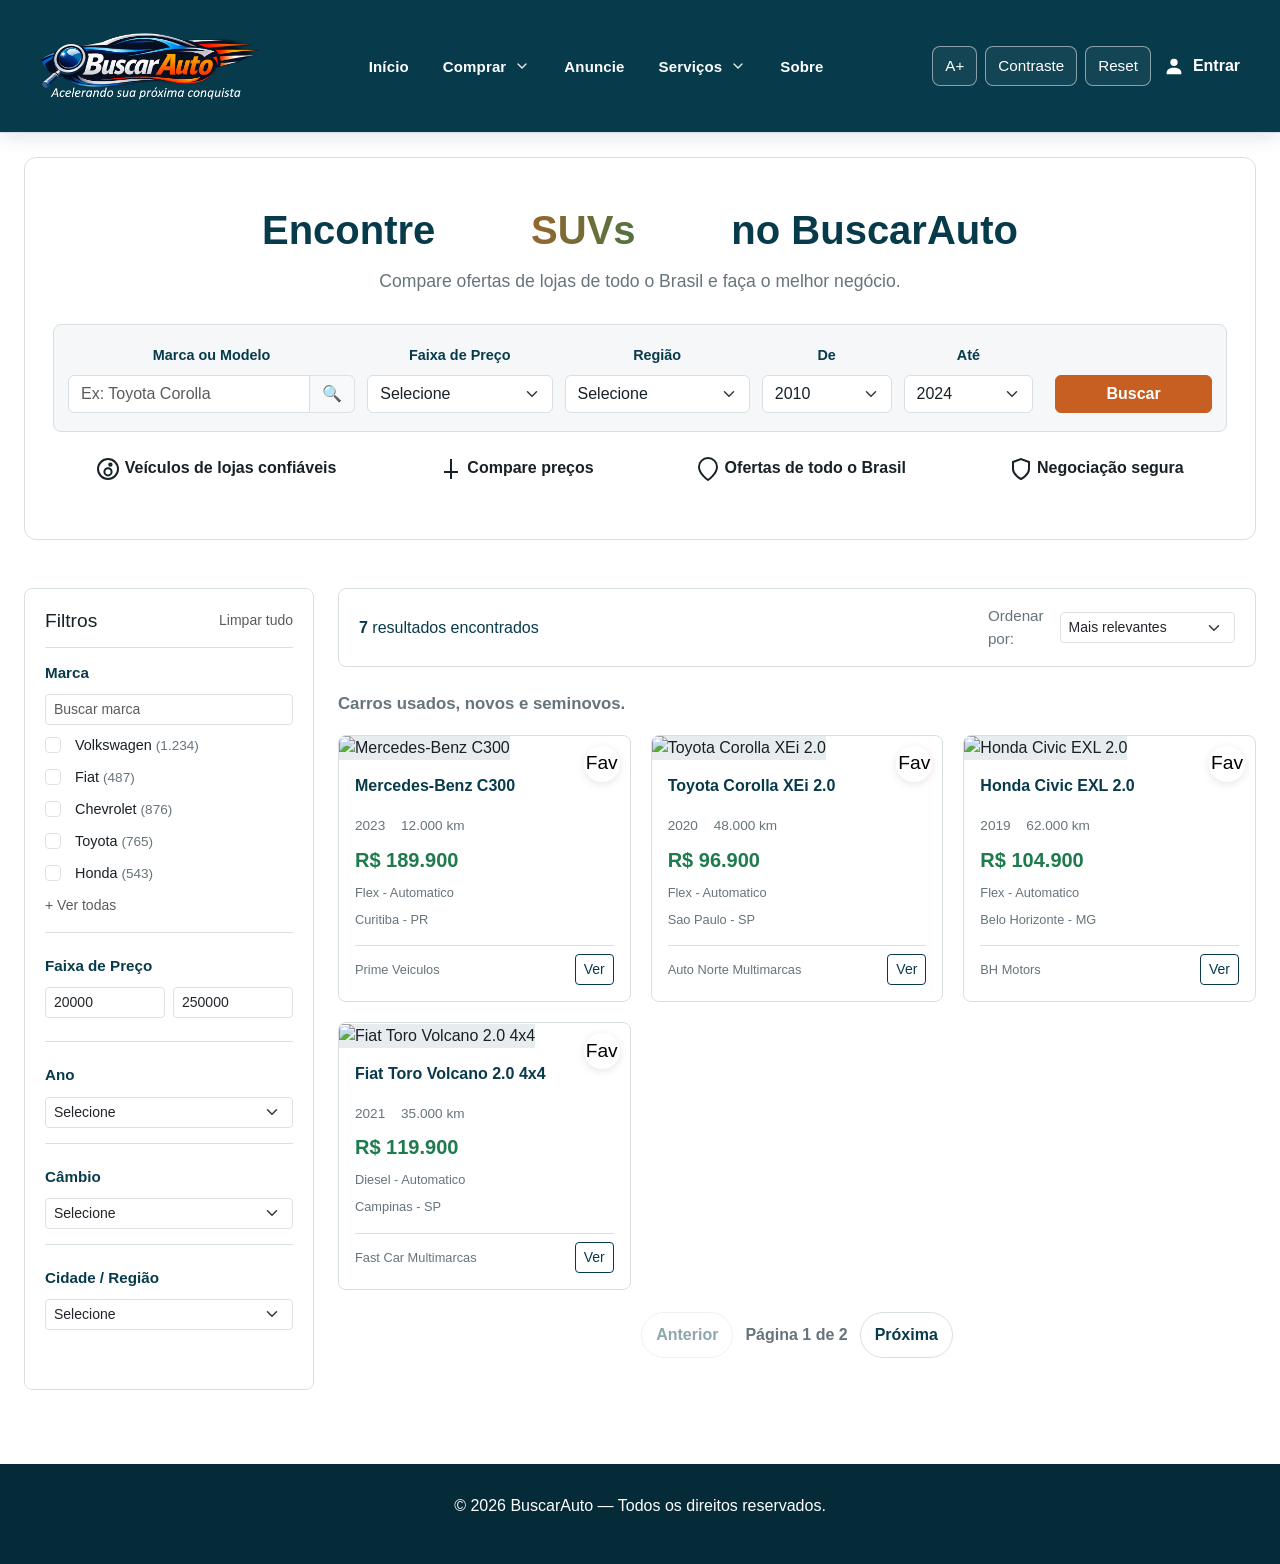
==== index.html @ 942a798b "Implentacao do repsitorio de imagens" ====
<!doctype html>
<html lang="pt-BR">

<head>
    <meta charset="utf-8">
    <meta name="viewport" content="width=device-width, initial-scale=1">

    <title>BuscarAuto</title>

    <link rel="icon" type="image/png" href="images/favicon.png">
    <!-- Bootstrap (CDN) -->
    <link href="https://cdn.jsdelivr.net/npm/bootstrap@5.3.2/dist/css/bootstrap.min.css" rel="stylesheet">
    <!-- Estilos do projeto -->
    <link rel="stylesheet" href="css/marketplace.css">
    <link rel="stylesheet" href="css/style.css">
</head>

<body>
    <a href="#mainContent" class="skip-link">Pular para o conteúdo principal</a>

    <header class="header" role="banner">

        <a href="#marketplace" class="logo-link" aria-label="Ir para a página inicial">
            <img src="images/slogan2.png" alt="BuscarAuto" class="logo">
        </a>

        <nav class="nav-center" aria-label="Navegação principal">
            <a href="#inicio" class="nav-link">Início</a>
            
            <div class="nav-item">
                <button class="nav-link nav-trigger" data-submenu="comprar">
                    Comprar
                    <svg class="dropdown-arrow" viewBox="0 0 24 24" fill="none" xmlns="http://www.w3.org/2000/svg">
                        <path d="M6 9l6 6 6-6" stroke="currentColor" stroke-width="2" stroke-linecap="round"></path>
                    </svg>
                </button>
                <div class="submenu" id="submenu-comprar" role="menu">
                    <a href="#marketplace-0km" class="submenu-link" role="menuitem">
                        <svg class="submenu-icon" viewBox="0 0 24 24" fill="currentColor">
                            <path d="M18 8h-1V6c0-1.1-.9-2-2-2h-2V2h-2v2H9c-1.1 0-2 .9-2 2v2H6c-1.1 0-2 .9-2 2v10c0 1.1.9 2 2 2h12c1.1 0 2-.9 2-2V10c0-1.1-.9-2-2-2z"></path>
                        </svg>
                        Carros 0km
                    </a>
                    <a href="#marketplace-usados" class="submenu-link" role="menuitem">
                        <svg class="submenu-icon" viewBox="0 0 24 24" fill="currentColor">
                            <path d="M18 8h-1V6c0-1.1-.9-2-2-2h-2V2h-2v2H9c-1.1 0-2 .9-2 2v2H6c-1.1 0-2 .9-2 2v10c0 1.1.9 2 2 2h12c1.1 0 2-.9 2-2V10c0-1.1-.9-2-2-2z"></path>
                        </svg>
                        Carros usados
                    </a>
                    <a href="#marketplace-seminovos" class="submenu-link" role="menuitem">
                        <svg class="submenu-icon" viewBox="0 0 24 24" fill="currentColor">
                            <path d="M18 8h-1V6c0-1.1-.9-2-2-2h-2V2h-2v2H9c-1.1 0-2 .9-2 2v2H6c-1.1 0-2 .9-2 2v10c0 1.1.9 2 2 2h12c1.1 0 2-.9 2-2V10c0-1.1-.9-2-2-2z"></path>
                        </svg>
                        Seminovos
                    </a>
                </div>
            </div>

            <a href="#anuncie" class="nav-link">Anuncie</a>

            <div class="nav-item">
                <button class="nav-link nav-trigger" data-submenu="servicos">
                    Serviços
                    <svg class="dropdown-arrow" viewBox="0 0 24 24" fill="none" xmlns="http://www.w3.org/2000/svg">
                        <path d="M6 9l6 6 6-6" stroke="currentColor" stroke-width="2" stroke-linecap="round"></path>
                    </svg>
                </button>
                <div class="submenu" id="submenu-servicos" role="menu">
                    <a href="#cadastre-loja" class="submenu-link" role="menuitem">
                        <svg class="submenu-icon" viewBox="0 0 24 24" fill="currentColor">
                            <path d="M17 10.5V7c0-.55-.45-1-1-1H4c-.55 0-1 .45-1 1v10c0 .55.45 1 1 1h12c.55 0 1-.45 1-1v-3.5l4 4v-11l-4 4z"></path>
                        </svg>
                        Cadastre sua Loja
                    </a>
                    <a href="https://veiculos.fipe.org.br/#carro"  target="_blank" rel="noopener noreferrer" class="submenu-link" role="menuitem">
                        <svg class="submenu-icon" viewBox="0 0 24 24" fill="currentColor">
                            <path d="M10 10.02H5V21h5v-10.98zm6 0v10.98h5V10.02h-5zM19 0h-1v3h1V0zm-6 0h-1v3h1V0zM9 0H8v3h1V0z"></path>
                        </svg>
                        Tabela Fipe
                    </a>
                </div>
            </div>

            <a href="#sobre" class="nav-link">Sobre</a>
        </nav>

        <div class="nav-right">
            <div class="accessibility-controls">
                <button type="button" id="fontIncrease" class="accessibility-btn" aria-label="Aumentar tamanho da fonte">A+</button>
                <button type="button" id="contrastToggle" class="accessibility-btn" aria-pressed="false" aria-label="Ativar modo de alto contraste">Contraste</button>
                <button type="button" id="resetAccessibility" class="accessibility-btn" aria-label="Restaurar configurações padrão de acessibilidade">Reset</button>
            </div>

            <button class="login-btn" id="loginBtn" aria-haspopup="true" aria-expanded="false" aria-controls="loginDropdown">
                <svg class="user-icon" viewBox="0 0 24 24" fill="none" xmlns="http://www.w3.org/2000/svg">
                    <circle cx="12" cy="8" r="4" fill="currentColor"></circle>
                    <path d="M12 14C7.58 14 4 16.24 4 19v2h16v-2c0-2.76-3.58-5-8-5z" fill="currentColor"></path>
                </svg>
                <span id="loginBtnLabel">Entrar</span>

            </button>

            <div class="login-dropdown" id="loginDropdown" role="menu">
                <a href="#cliente" class="dropdown-link" role="menuitem">
                    <svg class="dropdown-icon" viewBox="0 0 24 24" fill="none" xmlns="http://www.w3.org/2000/svg">
                        <circle cx="12" cy="8" r="4" fill="currentColor"></circle>
                        <path d="M12 14C7.58 14 4 16.24 4 19v2h16v-2c0-2.76-3.58-5-8-5z" fill="currentColor"></path>
                    </svg>
                    Area do Cliente
                </a>
                <a href="#anuncie" class="dropdown-link" role="menuitem">
                    <svg class="dropdown-icon" viewBox="0 0 24 24" fill="none" xmlns="http://www.w3.org/2000/svg">
                        <path d="M3 13h2v8H3zm4-8h2v16H7zm4-2h2v18h-2zm4 4h2v14h-2zm4-4h2v18h-2z" fill="currentColor">
                        </path>
                    </svg>
                    Sou Lojista
                </a>
                <a href="#" id="logoutSessionLink" class="dropdown-link" role="menuitem">
                    Sair
                </a>
            </div>

        </div>

    </header>
    <div id="accessibilityStatus" class="sr-only" role="status" aria-live="polite"></div>

    <main id="mainContent" role="main" tabindex="-1">
    <section class="hero">

        <h2 class="hero-title">Encontre <span id="animated-text">SUVs</span> no BuscarAuto</h2>
        <p class="hero-subtitle">Compare ofertas de lojas de todo o Brasil e faça o melhor negócio.</p>

        <form class="search-form mb-4" role="search" aria-label="Busca de veículos">
            <div class="row g-2 align-items-end">
                <div class="col-md-3">
                    <label for="searchInputMarca" class="form-label">Marca ou Modelo</label>
                    <div class="input-group">
                        <input id="searchInputMarca" type="text" class="form-control" placeholder="Ex: Toyota Corolla" aria-label="Marca ou Modelo">
                        <span class="input-group-text" aria-hidden="true">🔍</span>
                    </div>
                </div>
                <div class="col-md-2">
                    <label for="priceRangeSelect" class="form-label">Faixa de Preço</label>
                    <select id="priceRangeSelect" class="form-select">
                        <option>Selecione</option>
                        <option>Até R$ 50.000</option>
                        <option>R$ 50.000 - R$ 100.000</option>
                        <option>R$ 100.000 - R$ 150.000</option>
                        <option>Acima de R$ 150.000</option>
                    </select>
                </div>
                <div class="col-md-2">
                    <label for="regionSelect" class="form-label">Região</label>
                    <select id="regionSelect" class="form-select">
                        <option>Selecione</option>
                        <option>Sudeste</option>
                        <option>Sul</option>
                        <option>Nordeste</option>
                        <option>Centro-Oeste</option>
                        <option>Norte</option>
                    </select>
                </div>
                <div class="col-md-1">
                    <label for="yearFromSelect" class="form-label">De</label>
                    <select id="yearFromSelect" class="form-select">
                        <option>2010</option>
                        <option>2015</option>
                        <option>2020</option>
                        <option>2024</option>
                    </select>
                </div>
                <div class="col-md-1">
                    <label for="yearToSelect" class="form-label">Até</label>
                    <select id="yearToSelect" class="form-select">
                        <option>2024</option>
                        <option>2023</option>
                        <option>2020</option>
                    </select>
                </div>
                <div class="col-md-2">
                    <button type="submit" class="btn btn-dark w-100">Buscar</button>
                </div>
            </div>
        </form>

        <div class="highlights d-flex justify-content-around flex-wrap gap-3 mb-4">
            <div class="highlight-badge">
                <svg width="24" height="24" viewBox="0 0 24 24" fill="none" stroke="currentColor" stroke-width="2">
                    <path d="M12 22C6.477 22 2 17.523 2 12S6.477 2 12 2s10 4.477 10 10-4.477 10-10 10zm3.6-14.4a1.2 1.2 0 11-2.4 0 1.2 1.2 0 012.4 0zM12 18.4a3.6 3.6 0 100-7.2 3.6 3.6 0 000 7.2z"></path>
                </svg>
                <strong>Veículos de lojas confiáveis</strong>
            </div>
            <div class="highlight-badge">
                <svg width="24" height="24" viewBox="0 0 24 24" fill="none" stroke="currentColor" stroke-width="2">
                    <path d="M12 2v20m-7-7h14"></path>
                </svg>
                <strong>Compare preços</strong>
            </div>
            <div class="highlight-badge">
                <svg width="24" height="24" viewBox="0 0 24 24" fill="none" stroke="currentColor" stroke-width="2">
                    <path d="M21 10c0 7-9 13-9 13s-9-6-9-13a9 9 0 0118 0z"></path>
                </svg>
                <strong>Ofertas de todo o Brasil</strong>
            </div>
            <div class="highlight-badge">
                <svg width="24" height="24" viewBox="0 0 24 24" fill="none" stroke="currentColor" stroke-width="2">
                    <path d="M12 22s8-4 8-10V5l-8-3-8 3v7c0 6 8 10 8 10z"></path>
                </svg>
                <strong>Negociação segura</strong>
            </div>
        </div>

    </section>

    <section class="marketplace-section">
        <div class="container-fluid">
            <div class="row g-4">
                <!-- Filtros Laterais -->
                <div class="col-lg-3 col-md-4">
                    <div class="filters-sidebar" role="region" aria-label="Filtros de veículos">
                        <div class="filters-header d-flex justify-content-between align-items-center mb-3">
                            <h3>Filtros</h3>
                            <a href="#" id="clearFilters" class="text-muted small">Limpar tudo</a>
                        </div>

                        <!-- Filtro Marca -->
                        <div class="filter-group mb-4">
                            <h5 class="filter-title">Marca</h5>
                            <input type="text" class="form-control form-control-sm mb-2" placeholder="Buscar marca" id="searchMarca">
                            <div class="filter-options">
                                <div class="form-check">
                                    <input class="form-check-input" type="checkbox" id="marcaVolkswagen" data-filter="marca" value="Volkswagen">
                                    <label class="form-check-label" for="marcaVolkswagen">Volkswagen <span class="count">(1.234)</span></label>
                                </div>
                                <div class="form-check">
                                    <input class="form-check-input" type="checkbox" id="marcaFiat" data-filter="marca" value="Fiat">
                                    <label class="form-check-label" for="marcaFiat">Fiat <span class="count">(487)</span></label>
                                </div>
                                <div class="form-check">
                                    <input class="form-check-input" type="checkbox" id="marcaChevrolet" data-filter="marca" value="Chevrolet">
                                    <label class="form-check-label" for="marcaChevrolet">Chevrolet <span class="count">(876)</span></label>
                                </div>
                                <div class="form-check">
                                    <input class="form-check-input" type="checkbox" id="marcaToyota" data-filter="marca" value="Toyota">
                                    <label class="form-check-label" for="marcaToyota">Toyota <span class="count">(765)</span></label>
                                </div>
                                <div class="form-check">
                                    <input class="form-check-input" type="checkbox" id="marcaHonda" data-filter="marca" value="Honda">
                                    <label class="form-check-label" for="marcaHonda">Honda <span class="count">(543)</span></label>
                                </div>
                                <a href="#" class="text-muted small">+ Ver todas</a>
                            </div>
                        </div>

                        <!-- Filtro Faixa de Preço -->
                        <div class="filter-group mb-4">
                            <h5 class="filter-title">Faixa de Preço</h5>
                            <div class="price-range">
                                <div class="d-flex gap-2 mb-2">
                                    <input type="number" class="form-control form-control-sm" placeholder="Min" id="priceMin" value="20000">
                                    <input type="number" class="form-control form-control-sm" placeholder="Max" id="priceMax" value="250000">
                                </div>
                            </div>
                        </div>

                        <!-- Filtro Ano -->
                        <div class="filter-group mb-4">
                            <h5 class="filter-title">Ano</h5>
                            <select class="form-select form-select-sm" id="filterYear" data-filter="year">
                                <option value="">Selecione</option>
                                <option value="2024">2024</option>
                                <option value="2023">2023</option>
                                <option value="2022">2022</option>
                                <option value="2021">2021</option>
                                <option value="2020">2020</option>
                            </select>
                        </div>

                        <!-- Filtro Câmbio -->
                        <div class="filter-group mb-4">
                            <h5 class="filter-title">Câmbio</h5>
                            <select class="form-select form-select-sm" id="filterTransmission" data-filter="transmission">
                                <option value="">Selecione</option>
                                <option value="Automático">Automático</option>
                                <option value="Manual">Manual</option>
                            </select>
                        </div>

                        <!-- Filtro Cidade -->
                        <div class="filter-group mb-4">
                            <h5 class="filter-title">Cidade / Região</h5>
                            <select class="form-select form-select-sm" id="filterCity" data-filter="city">
                                <option value="">Selecione</option>
                                <option value="São Paulo">São Paulo</option>
                                <option value="Rio de Janeiro">Rio de Janeiro</option>
                            </select>
                        </div>
                    </div>
                </div>

                <!-- Lista de Veículos -->
                <div class="col-lg-9 col-md-8">
                    <!-- Barra de Resultados e Ordenação -->
                    <div class="results-header d-flex justify-content-between align-items-center mb-4 flex-wrap gap-2">
                        <div>
                            <span class="results-count" aria-live="polite"><strong id="resultCount">0</strong> resultados encontrados</span>
                        </div>
                        <div class="d-flex gap-3 align-items-center">
                            <label for="sortBy" class="form-label mb-0">Ordenar por:</label>
                            <select class="form-select form-select-sm" id="sortBy" style="max-width: 180px;">
                                <option value="relevance">Mais relevantes</option>
                                <option value="price-asc">Menor preço</option>
                                <option value="price-desc">Maior preço</option>
                                <option value="newest">Mais novos</option>
                            </select>
                        </div>
                    </div>

                    <p class="marketplace-subtitle">Carros usados, novos e seminovos.</p>

                    <!-- Grid de Veículos -->
                    <div class="vehicles-grid" id="vehiclesGrid">
                        <!-- Cards serão inseridos pelo JavaScript -->
                    </div>
                    <div id="paginationControls" class="pagination-controls" aria-label="Paginação dos veículos"></div>
                </div>
            </div>
        </div>
    </section>

    <!-- Secoes SPA adicionais -->
        <section id="marketplace" class="view app-view" aria-labelledby="marketplace-title" hidden>
            <h2 id="marketplace-title" class="section-title">Marketplace</h2>
            <div id="marketplace-list" class="marketplace-list"></div>
        </section>

        <section id="cliente" class="view app-view" aria-labelledby="cliente-title" hidden>
            <div class="app-shell">
                <aside class="app-sidebar" aria-label="Menu da area do cliente">
                    <div class="app-brand-card">
                        <span class="avatar">MR</span>
                        <strong>Marina Rocha</strong>
                        <small>Cliente desde 2024</small>
                    </div>
                    <a class="active" href="#cliente">Visao geral</a>
                    <a href="#cliente">Favoritos</a>
                    <a href="#cliente">Mensagens</a>
                    <a href="#cliente">Propostas</a>
                    <a href="#cliente">Meu perfil</a>
                </aside>
                <div class="app-content">
                    <div class="page-heading">
                        <div>
                            <p class="eyebrow">Area do cliente</p>
                            <h2 id="cliente-title">Bem-vinda, Marina</h2>
                            <p>Acompanhe favoritos, mensagens com agencias e propostas em andamento.</p>
                        </div>
                        <a class="btn btn-dark" href="#marketplace">Buscar veiculos</a>
                    </div>
                    <div class="metric-grid">
                        <article class="metric-card"><span class="metric-icon">Fav</span><p>Favoritos</p><strong>6</strong><small>2 tiveram reducao de preco</small></article>
                        <article class="metric-card"><span class="metric-icon">Msg</span><p>Mensagens</p><strong>4</strong><small>1 conversa nao lida</small></article>
                        <article class="metric-card"><span class="metric-icon">Ok</span><p>Propostas</p><strong>3</strong><small>2 aguardando retorno</small></article>
                    </div>
                    <div class="two-column-layout">
                        <section class="panel" aria-labelledby="favoritos-title">
                            <div class="panel-header">
                                <h3 id="favoritos-title">Veiculos favoritos</h3>
                                <a href="#marketplace">Ver todos</a>
                            </div>
                            <div class="saved-vehicles">
                                <article>
                                    <img src="https://images.unsplash.com/photo-1552519507-da3b142c6e3d?q=80&w=600&auto=format&fit=crop" alt="Toyota Corolla branco">
                                    <div><strong>Toyota Corolla XEi 2.0</strong><span>2020/2020 - 48.000 km</span><b>R$ 96.900</b></div>
                                    <a class="btn btn-sm btn-outline-dark" href="#veiculo-seed-corolla">Ver</a>
                                </article>
                                <article>
                                    <img src="https://images.unsplash.com/photo-1549925862-990fe6564d16?q=80&w=600&auto=format&fit=crop" alt="Honda Civic prata">
                                    <div><strong>Honda Civic EXL 2.0</strong><span>2019/2019 - 62.000 km</span><b>R$ 104.900</b></div>
                                    <a class="btn btn-sm btn-outline-dark" href="#veiculo-seed-civic">Ver</a>
                                </article>
                            </div>
                        </section>
                        <section class="panel" aria-labelledby="atividade-cliente-title">
                            <div class="panel-header"><h3 id="atividade-cliente-title">Atividade recente</h3></div>
                            <ul class="activity-list">
                                <li><span>Hoje</span> Auto Norte respondeu sua proposta no Corolla.</li>
                                <li><span>Ontem</span> Voce favoritou Honda Civic EXL 2.0.</li>
                                <li><span>18/05</span> Simulacao enviada para Jeep Compass.</li>
                                <li><span>16/05</span> Visita agendada com Prime Veiculos.</li>
                            </ul>
                        </section>
                    </div>
                </div>
            </div>
        </section>

        <section id="cadastro-veiculo" class="view app-view" aria-labelledby="cadastro-title" hidden>
            <div class="page-heading">
                <div>
                    <p class="eyebrow">Veiculos / Cadastrar</p>
                    <h2 id="cadastro-title">Cadastrar Veiculo</h2>
                    <p>Preencha as informacoes para criar um anuncio com boa qualidade de busca.</p>
                </div>
                <a class="btn btn-outline-dark" href="#cliente">Voltar para lista</a>
            </div>
            <form id="cadastroForm" class="vehicle-form">
                <div class="form-main">
                    <section class="panel">
                        <h3>1. Informacoes do veiculo</h3>
                        <div class="form-grid">
                            <label>Marca *<select name="brand" class="form-select" required><option value="">Selecione a marca</option><option>Toyota</option><option>Honda</option><option>Jeep</option><option>Volkswagen</option><option>Chevrolet</option></select></label>
                            <label>Modelo *<input name="title" class="form-control" placeholder="Ex.: Corolla XEi 2.0" required></label>
                            <label>Versao<input name="version" class="form-control" placeholder="Ex.: Flex Automatico"></label>
                            <label>Ano *<input name="year" type="number" class="form-control" min="1980" max="2026" placeholder="2024" required></label>
                            <label>Quilometragem *<input name="km" class="form-control" placeholder="Ex.: 48.000" required></label>
                            <label>Preco *<input name="price" class="form-control" placeholder="Ex.: 96900" required></label>
                            <label>Cor *<select name="color" class="form-select" required><option value="">Selecione a cor</option><option>Branco</option><option>Prata</option><option>Preto</option><option>Cinza</option><option>Vermelho</option></select></label>
                            <label>Cambio *<select name="transmission" class="form-select" required><option value="">Selecione o cambio</option><option>Automatico</option><option>Manual</option></select></label>
                            <label>Combustivel *<select name="fuel" class="form-select" required><option value="">Selecione o combustivel</option><option>Flex</option><option>Gasolina</option><option>Diesel</option><option>Eletrico</option><option>Hibrido</option></select></label>
                            <label>Placa / Final<input name="plate" class="form-control" placeholder="Ex.: ABC1D23 ou Final 3"></label>
                            <label>Imagem (URL)<input name="image" class="form-control" placeholder="https://..."></label>
                        </div>
                    </section>
                    <section class="panel">
                        <h3>2. Descricao do veiculo</h3>
                        <div class="description-grid">
                            <label>Descricao *<textarea name="description" class="form-control" rows="6" maxlength="1000" placeholder="Descreva os principais diferenciais, opcionais e estado geral do veiculo..." required></textarea></label>
                            <fieldset>
                                <legend>Destaques do veiculo</legend>
                                <label><input type="checkbox" name="features" value="Aceita troca"> Aceita troca</label>
                                <label><input type="checkbox" name="features" value="Unico dono"> Unico dono</label>
                                <label><input type="checkbox" name="features" value="IPVA pago"> IPVA pago</label>
                                <label><input type="checkbox" name="features" value="Revisoes em dia"> Revisoes em dia</label>
                            </fieldset>
                        </div>
                    </section>
                    <section class="panel">
                        <h3>3. Fotos do veiculo</h3>
                        <p class="muted">Adicione fotos reais do veiculo. Para este prototipo, use uma URL no campo de imagem.</p>
                        <div class="photo-strip">
                            <div class="upload-tile" id="uploadTile" style="cursor: pointer;">Adicionar fotos</div>
                            <input type="file" id="vehicleImageFile" accept="image/*" style="display: none;">
                            <div></div><div></div><div></div><div></div><div></div>
                        </div>
                    </section>
                    <div class="form-actions">
                        <button type="button" class="btn btn-outline-dark">Salvar rascunho</button>
                        <button type="submit" class="btn btn-dark">Publicar anuncio</button>
                    </div>
                </div>
                <aside class="form-preview">
                    <section class="panel">
                        <div class="panel-header"><h3>Pre-visualizacao</h3><span class="status-pill">Rascunho</span></div>
                        <div class="preview-card">
                            <div class="preview-image" id="previewImage"></div>
                            <strong id="previewTitle">Toyota Corolla XEi 2.0</strong>
                            <span id="previewSpecs">2020/2020 - 48.000 km - Flex - Automatico</span>
                            <b id="previewPrice">R$ 96.900</b>
                            <small id="previewLocation">Sao Paulo - SP</small>
                        </div>
                    </section>
                    <section class="panel contact-card">
                        <h3>Contato da agencia</h3>
                        <strong>Auto Norte Multimarcas</strong>
                        <span>(11) 99999-9999</span>
                        <span>Sao Paulo - SP</span>
                    </section>
                </aside>
            </form>
        </section>

        <section id="visualizacao-veiculo" class="view app-view" aria-labelledby="veiculo-title" hidden>
            <div id="veiculo-detail"></div>
        </section>

        <section id="anuncie" class="view app-view auth-view" aria-labelledby="anuncie-title" hidden>
            <div class="auth-shell">
                <div class="page-heading auth-heading">
                    <div>
                        <p class="eyebrow">Anuncie / Acesso</p>
                        <h2 id="anuncie-title">Entrar</h2>
                        <p class="auth-intro">Não tem uma conta? <a href="#criar-conta">Crie uma conta agora.</a></p>
                    </div>
                </div>

                <form id="anuncieForm" class="auth-form panel">
                    <div class="auth-field">
                        <label for="anuncieEmail">E-mail</label>
                        <input id="anuncieEmail" name="email" type="email" class="form-control form-control-lg" required>
                    </div>

                    <div class="auth-field">
                        <label for="anuncieSenha">Senha</label>
                        <input id="anuncieSenha" name="password" type="password" class="form-control form-control-lg" required>
                    </div>

                    <div class="auth-row">
                        <label class="auth-check"><input type="checkbox" name="keepMeLogged" class="form-check-input"> Mantenha-me conectado</label>
                        <a href="#" class="auth-link">Esqueceu sua senha?</a>
                    </div>

                    <button type="submit" class="btn btn-primary auth-submit">Entrar</button>

                    <div class="auth-social-block">
                        <p>ou conecte-se com:</p>
                        <div class="auth-social-grid">
                            <button type="button" class="auth-social-btn"><span class="social-dot google-dot"></span>Google</button>
                            <button type="button" class="auth-social-btn"><span class="social-dot facebook-dot"></span>Facebook</button>
                            <button type="button" class="auth-social-btn"><span class="social-dot apple-dot"></span>Apple</button>
                            <button type="button" class="auth-social-btn"><span class="social-dot microsoft-dot"></span>Microsoft</button>
                        </div>
                    </div>

                    <div class="auth-role-row">
                        <label class="role-option"><input type="radio" name="role" value="client" checked> Sou cliente</label>
                        <label class="role-option"><input type="radio" name="role" value="seller"> Sou revendedor</label>
                    </div>

                    <p class="auth-legal">Verifique a nossa <a href="#sobre">Política de Privacidade</a> e <a href="#sobre">Termos de Uso</a>.</p>
                </form>
            </div>
        </section>

        <section id="cadastre-loja" class="view app-view shop-register-view" aria-labelledby="cadastre-loja-title" hidden>
            <div class="page-heading">
                <div>
                    <p class="eyebrow">Cadastro de Lojista</p>
                    <h2 id="cadastre-loja-title">Preencha as informações básicas para cadastro.</h2>
                    <p>Todos os campos marcados com * são obrigatórios.</p>
                </div>
            </div>

            <form id="cadastreLojaForm" class="panel shop-form">
                <section class="panel">
                    <h3>--- Dados do Responsável ---</h3>
                    <div class="form-grid">
                        <label>Nome completo *<input name="fullName" class="form-control" required></label>
                        <label>Telefone *<input name="phone" class="form-control" required></label>
                        <label>E-mail *<input name="email" type="email" class="form-control" required></label>
                    </div>
                </section>

                <section class="panel">
                    <h3>--- Dados da Loja ---</h3>
                    <div class="form-grid">
                        <label>Nome da loja *<input name="storeName" class="form-control" required></label>
                    </div>
                </section>

                <section class="panel">
                    <h3>--- Endereço ---</h3>
                    <div class="form-grid">
                        <label>Endereço *<input name="address" class="form-control" required></label>
                        <label>Número *<input name="number" class="form-control" required></label>
                        <label>Complemento<input name="complement" class="form-control"></label>
                        <label>Bairro *<input name="neighborhood" class="form-control" required></label>
                        <label>Cidade *<input name="city" class="form-control" required></label>
                        <label>Estado *<input name="state" class="form-control" required></label>
                        <label>CEP *<input name="cep" class="form-control" required></label>
                    </div>
                </section>

                <div class="form-actions">
                    <button type="submit" class="btn btn-dark">Cadastrar</button>
                </div>
            </form>
        </section>

        <section id="criar-conta" class="view app-view auth-view auth-register-view" aria-labelledby="criar-conta-title" hidden>
            <div class="auth-shell auth-register-shell">
                <div class="page-heading auth-heading">
                    <div>
                        <p class="eyebrow">Anuncie / Cadastro</p>
                        <h2 id="criar-conta-title">Registre-se</h2>
                    </div>
                </div>

                <form id="cadastroContaForm" class="auth-form panel auth-register-panel">
                    <div class="auth-field">
                        <label for="cadastroNome">Primeiro nome</label>
                        <input id="cadastroNome" name="firstName" type="text" class="form-control form-control-lg" required>
                    </div>

                    <div class="auth-field">
                        <label for="cadastroSobrenome">Sobrenome</label>
                        <input id="cadastroSobrenome" name="lastName" type="text" class="form-control form-control-lg" required>
                    </div>

                    <div class="auth-field">
                        <label for="cadastroEmail">E-mail</label>
                        <input id="cadastroEmail" name="email" type="email" class="form-control form-control-lg" required>
                    </div>

                    <div class="auth-field">
                        <label for="cadastroSenha">Senha</label>
                        <input id="cadastroSenha" name="password" type="password" class="form-control form-control-lg" required>
                    </div>

                    <div class="auth-field">
                        <label for="cadastroConfirmacao">Confirme a senha</label>
                        <input id="cadastroConfirmacao" name="confirmPassword" type="password" class="form-control form-control-lg" required>
                    </div>

                    <label class="captcha-box">
                        <input type="checkbox" name="captcha" class="form-check-input">
                        <span>Não sou um robô</span>
                        <span class="captcha-mark" aria-hidden="true">reCAPTCHA</span>
                    </label>

                    <div class="auth-role-row">
                        <label class="role-option"><input type="radio" name="role" value="client"> Sou cliente</label>
                        <label class="role-option"><input type="radio" name="role" value="seller" checked> Sou revendedor</label>
                    </div>

                    <a href="#anuncie" class="auth-back-link">&laquo; Voltar</a>

                    <button type="submit" class="btn btn-primary auth-submit">Cadastre-se</button>
                </form>
            </div>
        </section>

        <section id="admin" class="view app-view admin-dashboard" aria-labelledby="admin-title" hidden>
            <div class="app-shell">
                <aside class="app-sidebar" aria-label="Menu do admin">
                    <div class="app-brand-card"><span class="avatar">SA</span><strong>Sistema Admin</strong><small>Painel do Super Admin</small></div>
                    <a class="active" href="#admin">Visao geral</a><a href="#admin">Agencias</a><a href="#admin">Veiculos</a><a href="#admin">Leads / Mensagens</a><a href="#admin">Planos</a><a href="#admin">Relatorios</a>
                </aside>
                <div class="app-content">
                    <div class="page-heading"><div><p class="eyebrow">Painel do Super Admin</p><h2 id="admin-title">Visao Geral</h2><p>Acompanhe os principais indicadores do marketplace.</p></div></div>
                    <div class="metric-grid admin-metrics">
                        <article class="metric-card"><span class="metric-icon">AG</span><p>Agencias ativas</p><strong>1.248</strong><small>+8,2% vs mes anterior</small></article>
                        <article class="metric-card"><span class="metric-icon">PD</span><p>Agencias pendentes</p><strong>36</strong><small>+2,4% vs mes anterior</small></article>
                        <article class="metric-card"><span class="metric-icon">VE</span><p>Veiculos publicados</p><strong id="adminVehicleCount">0</strong><small>Atualizado pelo estoque</small></article>
                        <article class="metric-card"><span class="metric-icon">LD</span><p>Leads / Mensagens</p><strong>3.562</strong><small>+15,3% vs mes anterior</small></article>
                        <article class="metric-card"><span class="metric-icon">$</span><p>Receita mensal</p><strong>R$ 1.248.900</strong><small>+18,7% vs mes anterior</small></article>
                    </div>
                    <section class="panel">
                        <div class="panel-header"><h3>Aprovacao de agencias <span class="status-pill">36 pendentes</span></h3><button class="btn btn-sm btn-outline-dark">Ver todas</button></div>
                        <div class="table-responsive"><table class="data-table"><thead><tr><th>Agencia</th><th>Cidade / Regiao</th><th>Plano</th><th>Cadastro</th><th>Status</th><th>Acoes</th></tr></thead><tbody id="agencyApprovalRows"></tbody></table></div>
                    </section>
                    <div class="two-column-layout">
                        <section class="panel"><div class="panel-header"><h3>Crescimento</h3><span class="status-pill">Ultimos 6 meses</span></div><div class="mini-chart" aria-label="Grafico decorativo de crescimento"><span style="height:38%"></span><span style="height:48%"></span><span style="height:56%"></span><span style="height:70%"></span><span style="height:78%"></span><span style="height:86%"></span></div></section>
                        <section class="panel"><div class="panel-header"><h3>Atividades recentes</h3><button class="btn btn-sm btn-outline-dark">Ver todas</button></div><ul class="activity-list"><li><span>Ha 10 min</span> Nova agencia cadastrada: Auto Sul Motors.</li><li><span>Ha 35 min</span> Prime Veiculos atualizou seu plano.</li><li><span>Ha 1 h</span> Novo veiculo publicado: Honda Civic EXL.</li><li><span>Ha 2 h</span> Pagamento aprovado: Plano Premium.</li></ul></section>
                    </div>
                    <section class="panel"><div class="panel-header"><h3>Veiculos cadastrados</h3><a class="btn btn-sm btn-dark" href="#cadastro-veiculo">Novo veiculo</a></div><div id="admin-list"></div></section>
                </div>
            </div>
        </section>

        <section id="sobre" class="view app-view about-view" aria-labelledby="sobre-title" hidden>
            <div class="about-hero">
                <p class="eyebrow">Sobre o BuscarAuto</p>
                <h2 id="sobre-title">Um marketplace para comprar e vender veiculos com mais confianca.</h2>
                <p>Conectamos clientes, agencias parceiras e administradores em uma experiencia unica: busca simples, anuncios completos, atendimento rastreavel e gestao clara do estoque.</p>
            </div>
            <div class="about-grid">
                <article class="panel"><h3>Para compradores</h3><p>Filtros objetivos, favoritos, propostas e contato direto com agencias verificadas.</p></article>
                <article class="panel"><h3>Para agencias</h3><p>Cadastro de veiculos, acompanhamento de visualizacoes e mensagens centralizadas.</p></article>
                <article class="panel"><h3>Para administradores</h3><p>Indicadores, aprovacao de agencias, auditoria e controle de publicacoes.</p></article>
            </div>
            <section class="panel about-band">
                <h3>Nossa proposta</h3>
                <p>Reduzir atrito na jornada de compra com informacoes completas, acessibilidade desde a navegacao e fluxos simples para cada perfil de usuario.</p>
                <a class="btn btn-dark" href="#marketplace">Conhecer veiculos</a>
            </section>
        </section>
    </main>

        <footer>
                <p>© 2026 BuscarAuto — Todos os direitos reservados.</p>
        </footer>

        <!-- Scripts: Bootstrap CDN e scripts do projeto -->
        <script src="https://cdn.jsdelivr.net/npm/bootstrap@5.3.2/dist/js/bootstrap.bundle.min.js"></script>
        <script src="js/marketplace.js?v=2"></script>
        <script type="module" src="js/main.js?v=2"></script>

   

</body>

</html>
---- css/marketplace.css ----
* {
  margin: 0;
  padding: 0;
  box-sizing: border-box;
}

:root {
  --color-bg: #ffffff;
  --color-surface: #ffffff;
  --color-surface-soft: #f5f7f8;
  --color-border: #d8e0e3;
  --color-text: #172126;
  --color-muted: #66747b;
  --color-primary: #073b4c;
  --color-primary-dark: #052b38;
  --color-accent: #c65f21;
  --color-accent-dark: #9f4615;
  --color-opportunity: #1f7a4d;
}

body {
  font-family: Arial, sans-serif;
  background: var(--color-bg);
  color: var(--color-text);
}

a {
  text-decoration: none;
  color: inherit;
}

/* HEADER */

.header {
  position: sticky;
  top: 0;
  z-index: 1000;

  display: flex;
  align-items: center;
  justify-content: space-between;

  padding: 16px 40px;

  background: var(--color-surface);
  border-bottom: 1px solid var(--color-border);
  box-shadow: 0 2px 10px rgba(7,59,76,0.06);
}

.logo {
  height: 80px;
  max-width: 220px;
}

/* NAV */

.nav-center {
  display: flex;
  align-items: center;
  gap: 22px;
}

.nav-link {
  color: #ffffff;
  font-size: 15px;
  font-weight: 600;
  background: none;
  border: none;
  transition: 0.3s;
  position: relative;
  padding: 0;
}

.nav-item {
  position: relative;
  display: inline-flex;
  align-items: center;
}

/* NAV ITEMS COM SUBMENU */

.nav-link.nav-trigger {
  color: #ffffff;
  cursor: pointer;
  padding: 0;
  border-radius: 0;
  display: inline-flex;
  align-items: center;
  gap: 6px;
  line-height: 1;
}

.nav-center a {
  display: inline-flex;
  align-items: center;
  line-height: 1;
  padding: 10px 0;
}

.nav-center a:hover {
  color: var(--color-accent);
}

.nav-center a:focus,
.nav-center a:focus-visible,
.nav-center a:active {
  color: #ffffff;
}

.nav-link:hover {
  color: var(--color-accent);
  background: transparent;
  transform: none;
}

.nav-link.active {
  color: var(--color-accent);
  background: transparent;
}

.dropdown-arrow {
  width: 16px;
  height: 16px;
  transition: transform 0.3s ease;
}

.nav-link.active .dropdown-arrow {
  transform: rotate(180deg);
}

/* SUBMENU */

.submenu {
  position: absolute;
  top: calc(100% + 10px);
  left: 0;
  background: var(--color-surface);
  border-radius: 12px;
  box-shadow: 0 8px 24px rgba(0,0,0,0.12);
  border: 1px solid rgba(7, 59, 76, 0.08);
  overflow: hidden;
  min-width: 200px;
  display: none;
  z-index: 1000;
}

.submenu::before {
  content: "";
  position: absolute;
  top: 0;
  left: 0;
  right: 0;
  height: 4px;
  background: linear-gradient(90deg, var(--color-accent), var(--color-opportunity));
}

.nav-item:hover > .submenu,
.nav-item:focus-within > .submenu {
  display: block;
}

.submenu.active {
  display: block;
}

.submenu-link {
  display: flex;
  align-items: center;
  gap: 12px;
  padding: 14px 18px;
  color: #073b4c;
  text-decoration: none;
  border-bottom: 1px solid #edf2f4;
  transition: 0.3s;
  background: #ffffff;
  font-weight: 700;
  opacity: 1;
}

.submenu-link:last-child {
  border-bottom: none;
}

.submenu-link:hover {
  background: rgba(7, 59, 76, 0.06);
  color: #c65f21;
}

.nav-item:hover > .nav-link,
.nav-item:focus-within > .nav-link {
  color: var(--color-accent);
}

.submenu-icon {
  width: 18px;
  height: 18px;
  flex-shrink: 0;
}

/* LOGIN */

.nav-right {
  position: relative;
}

.login-btn {
  display: flex;
  align-items: center;
  gap: 10px;

  border: none;
  background: var(--color-surface-soft);

  padding: 12px 18px;
  border-radius: 30px;

  cursor: pointer;
  transition: 0.3s;
  font-weight: 600;
}

.login-btn:hover {
  background: #e9eef0;
}

.user-icon {
  width: 22px;
  height: 22px;
}

/* LOGIN DROPDOWN */

.login-dropdown {
  position: absolute;
  top: 100%;
  right: 0;
  background: var(--color-surface);
  border-radius: 12px;
  box-shadow: 0 8px 24px rgba(0,0,0,0.12);
  overflow: hidden;
  min-width: 200px;
  margin-top: 10px;
  opacity: 0;
  visibility: hidden;
  transform: translateY(-10px);
  transition: opacity 0.3s ease, visibility 0.3s ease, transform 0.3s ease;
  z-index: 1000;
}

.login-dropdown.active {
  opacity: 1;
  visibility: visible;
  transform: translateY(0);
}

.dropdown-link {
  display: flex;
  align-items: center;
  gap: 12px;
  padding: 14px 18px;
  color: var(--color-primary);
  text-decoration: none;
  border-bottom: 1px solid #f0f0f0;
  transition: 0.3s;
}

.dropdown-link:last-child {
  border-bottom: none;
}

.dropdown-link:hover {
  background: var(--color-surface-soft);
  color: var(--color-accent);
}

.dropdown-icon {
  width: 20px;
  height: 20px;
  flex-shrink: 0;
}

/* HERO */

.hero {
  padding: 80px 20px 50px;
  text-align: center;
}

.hero-title {
  display: flex;
  justify-content: center;
  align-items: center;
  flex-wrap: wrap;

  gap: 10px;

  font-size: 50px;
  font-weight: bold;

  margin-bottom: 35px;
}

.hero-icon {
  width: 32px;
}

#animated-text {
  background: linear-gradient(to right, var(--color-accent), var(--color-opportunity));
  background-clip: text;
  -webkit-background-clip: text;
  color: transparent;
  -webkit-text-fill-color: transparent;

  min-width: 350px;
  text-align: left;

  transition: opacity 0.3s;
}

/* SEARCH */

.search-container {
  max-width: 980px;
  margin: auto;

  display: flex;
  align-items: center;

  background: var(--color-surface);
  border: 2px solid var(--color-primary);
  border-radius: 50px;

  overflow: hidden;

  padding: 6px 6px 6px 20px;

  box-shadow: 0 10px 25px rgba(0,0,0,0.08);
}

.search-icon {
  font-size: 24px;
  margin-right: 10px;
}

.search-container input[type="text"] {
  flex: 1;
  border: none;
  outline: none;

  font-size: 20px;
  padding: 20px 10px;

  background: transparent;
}

.search-button {
  border: none;
  background: var(--color-accent);
  color: white;

  padding: 18px 28px;

  border-radius: 40px;
  cursor: pointer;

  font-weight: bold;
  font-size: 16px;

  transition: 0.3s;
}

.search-button:hover {
  background: var(--color-accent-dark);
  transform: scale(1.02);
}

/* CATEGORIES */

.categories {
  display: flex;
  justify-content: center;
  gap: 15px;

  margin-top: 35px;
  flex-wrap: wrap;
}

.categories button {
  border: none;
  background: white;

  padding: 12px 20px;
  border-radius: 30px;

  cursor: pointer;

  font-weight: 600;

  transition: 0.3s;
}

.categories button:hover {
  background: #ff335f;
  color: white;
}

/* SECTION */

.section-title {
  font-size: 30px;
  margin-bottom: 25px;
  color: #2f2f39;
}

/* CAROUSEL */

.carousel-section {
  padding: 40px;
}

.carousel {
  position: relative;
}

.carousel-track {
  display: flex;
  gap: 20px;

  overflow-x: auto;
  scroll-behavior: smooth;

  padding: 10px;
}

.carousel-track::-webkit-scrollbar {
  display: none;
}

.car-card {
  min-width: 320px;

  background: white;
  border-radius: 22px;

  overflow: hidden;

  transition: 0.3s;
  cursor: pointer;

  box-shadow: 0 4px 12px rgba(0,0,0,0.08);
}

.car-card:hover {
  transform: translateY(-8px);
  box-shadow: 0 15px 30px rgba(0,0,0,0.15);
}

.car-card img {
  width: 100%;
  height: 220px;
  object-fit: cover;
}

.car-content {
  padding: 20px;
}

.car-content h3 {
  margin-bottom: 10px;
  font-size: 22px;
}

.car-content p {
  color: #666;
  margin-bottom: 12px;
}

.price {
  color: #ff335f;
  font-size: 24px;
  font-weight: bold;
}

/* HERO SECONDARY */

.hero-secondary {
  padding: 60px 20px;
  background: linear-gradient(135deg, #ff335f 0%, #7b4dff 100%);
  color: white;
  position: relative;
}

.container-menu {
  max-width: 1200px;
  margin: 0 auto;
  position: relative;
}

.hero-secondary h1 {
  font-size: 48px;
  margin-bottom: 30px;
  text-align: center;
}

/* HAMBURGER BUTTON */

.hamburger-btn {
  position: absolute;
  top: -60px;
  right: 20px;
  
  width: 44px;
  height: 44px;
  
  border: 2px solid #2f2f39;
  border-radius: 8px;
  background: white;
  cursor: pointer;
  
  display: flex;
  align-items: center;
  justify-content: center;
  
  transition: 0.3s;
}

.hamburger-btn:hover {
  background: #f4f6f8;
  transform: scale(1.05);
}

.hamburger-btn svg {
  width: 24px;
  height: 24px;
  color: #2f2f39;
}

/* HAMBURGER MENU */

.hamburger-menu {
  display: none;
  background: white;
  border-radius: 16px;
  overflow: hidden;
  box-shadow: 0 8px 32px rgba(0,0,0,0.12);
  margin-top: 20px;
  animation: slideDown 0.3s ease;
}

.hamburger-menu.active {
  display: grid;
  grid-template-columns: repeat(auto-fit, minmax(250px, 1fr));
  gap: 0;
}

@keyframes slideDown {
  from {
    opacity: 0;
    transform: translateY(-10px);
  }
  to {
    opacity: 1;
    transform: translateY(0);
  }
}

/* MENU CATEGORIES */

.menu-category {
  padding: 25px;
  border-right: 1px solid #f0f0f0;
}

.menu-category:last-child {
  border-right: none;
}

.category-title {
  display: flex;
  align-items: center;
  gap: 10px;
  
  font-size: 18px;
  font-weight: 700;
  color: #ff335f;
  margin-bottom: 18px;
  padding-bottom: 12px;
  border-bottom: 2px solid #ff335f;
}

.category-icon {
  width: 24px;
  height: 24px;
  flex-shrink: 0;
}

.menu-link {
  display: flex;
  align-items: center;
  gap: 12px;
  
  padding: 12px 0;
  color: #2f2f39;
  text-decoration: none;
  transition: 0.3s;
  font-weight: 500;
}

.menu-link:hover {
  color: #ff335f;
  padding-left: 8px;
}

.link-icon {
  width: 18px;
  height: 18px;
  flex-shrink: 0;
}

/* CONTENT SECTION */

.content-section {
  max-width: 1200px;
  margin: 60px auto;
  padding: 0 20px;
  text-align: center;
}

.content-section h2 {
  font-size: 36px;
  margin-bottom: 20px;
  color: #2f2f39;
}

.content-section p {
  font-size: 18px;
  color: #666;
  line-height: 1.6;
}

/* RESPONSIVE */

@media(max-width: 900px) {

  .hero-secondary h1 {
    font-size: 32px;
  }

  .hamburger-menu.active {
    grid-template-columns: 1fr;
  }

  .menu-category {
    border-right: none;
    border-bottom: 1px solid #f0f0f0;
  }

  .menu-category:last-child {
    border-bottom: none;
  }

}

.car-content p {
  color: #666;
  margin-bottom: 12px;
}

.price {
  color: #ff335f;
  font-size: 24px;
  font-weight: bold;
}

/* BUTTONS */

.carousel-btn {
  position: absolute;
  top: 50%;
  transform: translateY(-50%);

  width: 50px;
  height: 50px;

  border: none;
  border-radius: 50%;

  background: white;
  cursor: pointer;

  font-size: 22px;

  z-index: 10;

  box-shadow: 0 4px 10px rgba(0,0,0,0.1);
}

.prev {
  left: -20px;
}

.next {
  right: -20px;
}

/* SERVICES */

.services {
  padding: 60px 40px;
}

.services-grid {
  display: grid;
  grid-template-columns: repeat(auto-fit, minmax(250px, 1fr));
  gap: 20px;
}

.service-card {
  background: white;
  padding: 30px;
  border-radius: 20px;

  transition: 0.3s;

  box-shadow: 0 4px 10px rgba(0,0,0,0.05);
}

.service-card:hover {
  transform: translateY(-5px);
}

.service-card h3 {
  margin-bottom: 15px;
}

.service-card p {
  color: #666;
  line-height: 1.6;
}

/* FOOTER */

footer {
  background: #1f1f1f;
  color: white;
  text-align: center;
  padding: 30px;
  margin-top: 50px;
}

/* RESPONSIVO */

@media(max-width: 900px) {

  .header {
    flex-direction: column;
    gap: 20px;
  }

  .nav-center {
    flex-wrap: wrap;
    justify-content: center;
  }

  .hero-title {
    font-size: 34px;
  }

  .search-container {
    flex-direction: column;
    border-radius: 25px;
    padding: 15px;
  }

  .search-button {
    width: 100%;
  }

}
---- css/style.css ----
* {
  margin: 0;
  padding: 0;
  box-sizing: border-box;
}

:root {
  --color-bg: #ffffff;
  --color-surface: #ffffff;
  --color-surface-soft: #f5f7f8;
  --color-border: #d8e0e3;
  --color-text: #172126;
  --color-muted: #66747b;
  --color-primary: #073b4c;
  --color-primary-dark: #052b38;
  --color-accent: #c65f21;
  --color-accent-dark: #9f4615;
  --color-opportunity: #1f7a4d;
}

.skip-link {
  position: absolute;
  top: -48px;
  left: 0;
  background: var(--color-primary);
  color: #fff;
  padding: 12px 16px;
  z-index: 1000;
  transition: top 0.2s ease-in-out;
  text-decoration: none;
  font-size: 0.95rem;
}

.skip-link:focus {
  top: 0;
}

body {
  font-family: Arial, sans-serif;
  background: var(--color-bg);
  color: var(--color-text);
}

:focus-visible {
  outline: 3px solid #fde047;
  outline-offset: 3px;
}

.sr-only {
  position: absolute;
  width: 1px;
  height: 1px;
  padding: 0;
  margin: -1px;
  overflow: hidden;
  clip: rect(0, 0, 0, 0);
  white-space: nowrap;
  border: 0;
}


.header {
  display: flex;
  align-items: center;
  padding: 26px 40px;
  background: var(--color-primary);
}

.logo-link {
  margin-right: auto; /* empurra o resto da navegação */
  display: flex;
  align-items: center;
}

.logo {
  height: 80px; /* Aumentado de 64px */
  max-width: 220px; /* Aumentado de 180px */
  object-fit: contain;
}

.nav-center {
  display: flex;
  gap: 34px;
  justify-content: center;
  align-items: center;
  margin: 0 auto; /* fica centralizado */
}

.nav-center > a {
  color: #ffffff;
  text-decoration: none;
  font-weight: 800;
  letter-spacing: 0.01em;
  transition: 0.18s ease;
  padding: 8px 10px;
  border-radius: 10px;
}

.nav-center > a:hover {
  background: rgba(255, 255, 255, 0.10);
}

.nav-right {
  display: flex;
  align-items: center;
  gap: 12px;
  margin-left: auto; /* joga para direita */
}
.accessibility-controls {
  display: flex;
  gap: 0.5rem;
  align-items: center;
  justify-content: center;
}

.nav-link.nav-trigger {
  color: #ffffff;
  font-weight: 800;
  letter-spacing: 0.01em;
  background: transparent;
  border: none;
  padding: 0;
  border-radius: 0;
  display: inline-flex;
  align-items: center;
  gap: 8px;
  cursor: pointer;
  transition: color 0.18s ease;
}

.nav-link.nav-trigger:hover,
.nav-link.nav-trigger:focus-visible,
.nav-link.nav-trigger.active {
  background: transparent;
  color: var(--color-accent);
}

.dropdown-arrow {
  color: rgba(255, 255, 255, 0.9);
}

.accessibility-btn {
  border: 1px solid rgba(255, 255, 255, 0.5);
  background: rgba(255, 255, 255, 0.05);
  color: white;
  padding: 8px 12px;
  border-radius: 8px;
  cursor: pointer;
  font-size: 0.95rem;
}

.accessibility-btn:hover,
.accessibility-btn:focus-visible {
  background: rgba(255, 255, 255, 0.12);
}

.login-btn {
  display: flex;
  align-items: center;
  gap: 8px;
  background: transparent;
  border: none;
  color: white;
  cursor: pointer;
  font-size: 1rem;
  transition: color 0.3s ease;
  padding: 0;
  border-radius: 999px;
  min-width: 44px;
  justify-content: center;
}

.login-avatar {
  width: 34px;
  height: 34px;
  border-radius: 50%;
  display: inline-flex;
  align-items: center;
  justify-content: center;
  background: linear-gradient(135deg, rgba(246, 177, 122, 0.24), rgba(7, 59, 76, 0.92));
  color: #fff;
  border: 1px solid rgba(255, 255, 255, 0.18);
  font-weight: 800;
  font-size: 0.95rem;
  letter-spacing: 0.02em;
  box-shadow: inset 0 1px 0 rgba(255,255,255,0.15), 0 2px 10px rgba(0,0,0,0.12);
}

.login-avatar[data-role="admin"] {
  background: linear-gradient(135deg, rgba(246, 177, 122, 0.28), rgba(159, 70, 21, 0.96));
}

.login-avatar[data-role="seller"] {
  background: linear-gradient(135deg, rgba(246, 177, 122, 0.28), rgba(31, 122, 77, 0.96));
}

.login-avatar[data-role="client"] {
  background: linear-gradient(135deg, rgba(246, 177, 122, 0.28), rgba(7, 59, 76, 0.96));
}

.login-btn:hover {
  color: #ffffff;
  background: rgba(198, 95, 33, 0.28);
}

.login-btn:focus-visible {
  background: rgba(198, 95, 33, 0.34);
}

.login-dropdown {
  min-width: 220px;
  backdrop-filter: blur(8px);
  border-radius: 16px;
  box-shadow: 0 18px 40px rgba(7, 59, 76, 0.2);
  padding: 8px;
}

.login-dropdown .dropdown-link {
  display: flex;
  align-items: center;
  gap: 10px;
  border-radius: 12px;
  padding: 12px 14px;
}

.login-dropdown .dropdown-link:hover {
  background: rgba(7, 59, 76, 0.06);
}

.marketplace-subtitle {
  margin: 10px 0 18px;
  font-size: 1.05rem;
  font-weight: 600;
  color: var(--color-muted);
  text-align: left;
}

.nav-center a,
.nav-link.nav-trigger {
  color: #ffffff;
}

.nav-center a {
  background: transparent;
  padding: 0;
  font-weight: 600;
  display: inline-flex;
  align-items: center;
  line-height: 1;
}

.nav-center a:hover,
.nav-center a:focus-visible {
  background: transparent;
  color: var(--color-accent);
}

.nav-center a:focus,
.nav-center a:active {
  color: #ffffff;
  background: transparent;
}

.dropdown-menu {
  position: absolute;
  top: 100%;
  right: 0;
  background: var(--color-primary);
  border: 1px solid var(--color-accent);
  border-radius: 8px;
  overflow: hidden;
  min-width: 180px;
  margin-top: 8px;
  opacity: 0;
  visibility: hidden;
  transform: translateY(-10px);
  transition: opacity 0.3s ease, visibility 0.3s ease, transform 0.3s ease;
  z-index: 1000;
}

.dropdown-menu.active {
  opacity: 1;
  visibility: visible;
  transform: translateY(0);
}

.dropdown-item {
  display: block;
  padding: 12px 16px;
  color: white;
  text-decoration: none;
  border-bottom: 1px solid #334155;
  transition: background 0.3s ease;
}

.dropdown-item:last-child {
  border-bottom: none;
}

.dropdown-item:hover {
  background: var(--color-primary-dark);
  color: #f6b17a;
}

.high-contrast {
  background: #000 !important;
  color: #fff !important;
}

.high-contrast .header,
.high-contrast .hero,
.high-contrast .search-form,
.high-contrast .filters-sidebar,
.high-contrast .results-header,
.high-contrast .marketplace-card,
.high-contrast .carousel-btn,
.high-contrast .card,
.high-contrast .car-card {
  background: #000 !important;
  border-color: #fff !important;
  color: #fff !important;
}

.high-contrast .nav-center a,
.high-contrast .nav-link,
.high-contrast .submenu-link,
.high-contrast .dropdown-link,
.high-contrast .login-btn,
.high-contrast .accessibility-btn,
.high-contrast .form-label,
.high-contrast .filter-title,
.high-contrast .filter-options .form-check-label,
.high-contrast .results-count,
.high-contrast .marketplace-card-title,
.high-contrast .marketplace-card-info,
.high-contrast .marketplace-card-price,
.high-contrast .marketplace-card-details,
.high-contrast .marketplace-card-footer small {
  color: #fff !important;
}

.high-contrast .form-control,
.high-contrast .form-select,
.high-contrast .btn,
.high-contrast .card-content,
.high-contrast .carousel-track {
  background: #111 !important;
  color: #fff !important;
  border-color: #fff !important;
}

.hero {
  padding: 80px 40px;
  text-align: center;
  background: var(--color-surface);
  border: 1px solid var(--color-border);
  border-radius: 12px;
  margin: 40px;
}

.hero-title {
  font-size: 2.5rem;
  font-weight: bold;
  margin-bottom: 12px;
  color: var(--color-primary);
}

.hero-subtitle {
  font-size: 1.1rem;
  color: var(--color-muted);
  margin-bottom: 30px;
}

.search-form {
  background: var(--color-surface-soft);
  border: 1px solid var(--color-border);
  padding: 24px;
  border-radius: 8px;
  margin-bottom: 20px;
}

.search-form .form-label {
  color: var(--color-primary);
  font-weight: 600;
  font-size: 0.9rem;
}

.search-form .form-control,
.search-form .form-select {
  border: 1px solid var(--color-border);
  border-radius: 6px;
  color: var(--color-text);
  background-color: white;
}

.search-form .form-control:focus,
.search-form .form-select:focus {
  border-color: var(--color-primary);
  box-shadow: 0 0 0 0.2rem rgba(7, 59, 76, 0.18);
}

.search-form .btn-dark {
  background-color: var(--color-accent);
  border-color: var(--color-accent);
  font-weight: 600;
  height: auto;
}

.search-form .btn-dark:hover {
  background-color: var(--color-accent-dark);
  border-color: var(--color-accent-dark);
}

/* MARKETPLACE SECTION COM FILTROS */
.marketplace-section {
  padding: 40px;
  background: var(--color-bg);
}

.filters-sidebar {
  background: var(--color-surface);
  padding: 20px;
  border-radius: 8px;
  border: 1px solid var(--color-border);
  position: sticky;
  top: 20px;
}

.filters-header {
  padding-bottom: 15px;
  border-bottom: 1px solid var(--color-border);
}

.filters-header h3 {
  font-size: 1.2rem;
  margin: 0;
}

.filter-group {
  border-bottom: 1px solid var(--color-border);
  padding-bottom: 15px;
}

.filter-group:last-child {
  border-bottom: none;
}

.filter-title {
  font-size: 0.95rem;
  font-weight: 600;
  color: var(--color-primary);
  margin-bottom: 12px;
}

.filter-options .form-check {
  margin-bottom: 8px;
}

.filter-options .form-check-label {
  font-size: 0.9rem;
  color: var(--color-text);
  margin-left: 6px;
}

.filter-options .count {
  color: var(--color-muted);
  font-size: 0.85rem;
}

.results-header {
  background: var(--color-surface);
  padding: 16px 20px;
  border-radius: 8px;
  border: 1px solid var(--color-border);
}

.results-count {
  font-size: 1rem;
  color: var(--color-primary);
}

.results-header label {
  font-size: 0.95rem;
  color: var(--color-muted);
}

.vehicles-grid {
  display: grid;
  grid-template-columns: repeat(auto-fill, minmax(250px, 1fr));
  gap: 20px;
}

.marketplace-card {
  background: var(--color-surface);
  border-radius: 8px;
  overflow: hidden;
  border: 1px solid var(--color-border);
  transition: transform 0.3s ease, box-shadow 0.3s ease;
  display: flex;
  flex-direction: column;
}

.marketplace-card:hover {
  transform: translateY(-4px);
  box-shadow: 0 12px 22px rgba(7,59,76,0.12);
}

.marketplace-card-image {
  width: 100%;
  height: 180px;
  background: #e7ecef;
  object-fit: cover;
  position: relative;
}

.marketplace-card-image.placeholder {
  display: flex;
  align-items: center;
  justify-content: center;
  background: linear-gradient(135deg, #e0e0e0 0%, #f0f0f0 100%);
}

.wishlist-btn {
  position: absolute;
  top: 10px;
  right: 10px;
  background: var(--color-surface);
  border: none;
  width: 36px;
  height: 36px;
  border-radius: 50%;
  display: flex;
  align-items: center;
  justify-content: center;
  cursor: pointer;
  font-size: 1.2rem;
  transition: all 0.3s ease;
  box-shadow: 0 2px 8px rgba(0,0,0,0.1);
}

.wishlist-btn:hover {
  background: #fff;
  transform: scale(1.1);
}

.marketplace-card-content {
  padding: 16px;
  flex: 1;
  display: flex;
  flex-direction: column;
}

.marketplace-card-title {
  font-size: 1rem;
  font-weight: 600;
  color: var(--color-primary);
  margin: 0 0 8px 0;
  min-height: 2rem;
}

.marketplace-card-info {
  font-size: 0.85rem;
  color: var(--color-muted);
  margin-bottom: 8px;
}

.marketplace-card-info-item {
  display: inline-block;
  margin-right: 12px;
}

.marketplace-card-price {
  font-size: 1.25rem;
  font-weight: 700;
  color: var(--color-opportunity);
  margin-bottom: 8px;
}

.marketplace-card-details {
  font-size: 0.8rem;
  color: var(--color-muted);
  margin-bottom: 8px;
}

.marketplace-card-footer {
  display: flex;
  justify-content: space-between;
  align-items: center;
  margin-top: auto;
  padding-top: 8px;
  border-top: 1px solid var(--color-border);
}

.marketplace-card-footer small {
  color: var(--color-muted);
  font-size: 0.8rem;
}

.pagination-controls {
  display: flex;
  align-items: center;
  justify-content: center;
  gap: 12px;
  margin-top: 22px;
  flex-wrap: wrap;
}

.pagination-btn {
  border: 1px solid var(--color-border);
  background: #fff;
  color: var(--color-primary);
  padding: 10px 14px;
  border-radius: 999px;
  font-weight: 700;
  cursor: pointer;
}

.pagination-btn:hover:not(:disabled) {
  background: var(--color-primary);
  color: #fff;
}

.pagination-btn:disabled {
  opacity: 0.45;
  cursor: not-allowed;
}

.pagination-status {
  color: var(--color-muted);
  font-weight: 700;
}
@media (max-width: 768px) {
  .vehicles-grid {
    grid-template-columns: repeat(2, 1fr);
  }
  
  .results-header {
    flex-direction: column;
    align-items: flex-start;
  }
  
  .results-header > div:last-child {
    width: 100%;
  }
}

@media (max-width: 576px) {
  .vehicles-grid {
    grid-template-columns: 1fr;
  }
  
  .marketplace-section {
    padding: 20px;
  }
}

.search-container {
  display: flex;
  flex-direction: column;
  align-items: center;
  gap: 12px;
  margin-top: 40px;
}

.search-container input[type="text"] {
  width: 400px;
  max-width: 100%;
  padding: 14px;
  border-radius: 10px;
  border: none;
  color: #333;
}

.search-button {
  width: 400px;
  max-width: 100%;
  padding: 14px;
  border-radius: 10px;
  border: none;
  background: var(--color-accent);
  color: white;
  font-weight: bold;
  cursor: pointer;
  transition: background 0.3s ease;
}

.search-button:hover {
  background: var(--color-accent-dark);
}

#vehicle-list {
  display: grid;
  grid-template-columns: repeat(auto-fit, minmax(300px, 1fr));
  gap: 20px;
  padding: 40px;
}

.card {
  background: var(--color-surface);
  border: 1px solid var(--color-border);
  border-radius: 20px;
  overflow: hidden;
}

.card img {
  width: 100%;
  height: 220px;
  object-fit: cover;
}

.card-content {
  padding: 20px;
}
.carousel-section {
  padding: 40px;
}

.carousel {
  position: relative;
}

.carousel-track {
  display: flex;
  gap: 20px;
  overflow-x: auto;
  scroll-behavior: smooth;
}

.carousel-track::-webkit-scrollbar {
  display: none;
}

.car-card {
  min-width: 320px;
  background: white;
  border-radius: 20px;
  overflow: hidden;
  transition: 0.3s;
}

.car-card:hover {
  transform: translateY(-5px);
}

.car-card img {
  width: 100%;
  height: 200px;
  object-fit: cover;
}

.carousel-btn {
  position: absolute;
  top: 50%;
  transform: translateY(-50%);

  width: 45px;
  height: 45px;

  border: none;
  border-radius: 50%;

  cursor: pointer;

  z-index: 10;
}

.prev {
  left: -20px;
}

.next {
  right: -20px;
}

/* APP VIEWS */

.app-view {
  display: block;
  color: var(--color-text);
  background: var(--color-bg);
  padding: 32px;
  min-height: calc(100vh - 180px);
}
.auth-view {
  display: block;
}

.auth-shell {
  max-width: 460px;
  margin: 0 auto;
}

.auth-heading {
  margin-bottom: 18px;
}

.auth-heading .page-heading {
  margin-bottom: 0;
}

.auth-heading .page-heading p,
.auth-intro,
.auth-legal {
  color: var(--color-muted);
}

.auth-intro {
  margin: 0;
  font-size: 1rem;
}

.auth-intro a,
.auth-link,
.auth-links-row a,
.auth-legal a {
  color: var(--color-accent);
  font-weight: 700;
}

.auth-form {
  display: grid;
  gap: 16px;
}

.auth-field {
  display: grid;
  gap: 8px;
}

.auth-field label {
  color: var(--color-primary);
  font-weight: 700;
}

.auth-row {
  display: flex;
  align-items: center;
  justify-content: space-between;
  gap: 16px;
  flex-wrap: wrap;
  color: var(--color-muted);
  font-size: 0.95rem;
}

.auth-check {
  display: inline-flex;
  align-items: center;
  gap: 8px;
}

.auth-submit {
  width: 120px;
  margin-top: 4px;
}

.auth-social-block {
  display: grid;
  gap: 12px;
  margin-top: 10px;
}

.auth-social-block p {
  margin: 0;
  color: var(--color-primary);
}

.auth-social-grid {
  display: grid;
  grid-template-columns: repeat(2, minmax(0, 1fr));
  gap: 12px;
}

.auth-register-shell {
  max-width: 420px;
}

.auth-register-panel {
  gap: 14px;
}

.auth-register-panel .auth-field input {
  min-height: 44px;
}

.captcha-box {
  display: flex;
  align-items: center;
  gap: 12px;
  justify-content: space-between;
  padding: 16px;
  border: 1px solid var(--color-border);
  border-radius: 4px;
  background: #fafafa;
  color: var(--color-primary);
  font-weight: 500;
}

.captcha-box input {
  width: 22px;
  height: 22px;
  margin: 0;
  flex-shrink: 0;
}

.captcha-mark {
  font-size: 0.82rem;
  color: var(--color-muted);
  margin-left: auto;
}

.auth-back-link {
  color: var(--color-accent);
  font-weight: 700;
  align-self: start;
}

.auth-social-btn {
  display: inline-flex;
  align-items: center;
  justify-content: center;
  gap: 10px;
  min-height: 44px;
  padding: 10px 14px;
  border: 1px solid var(--color-border);
  border-radius: 2px;
  background: #fff;
  color: var(--color-primary);
  font-weight: 600;
}

.auth-links-row {
  margin: 4px 0 0;
  color: var(--color-muted);
}

.auth-links-row span {
  color: var(--color-border);
  margin: 0 4px;
}

.auth-legal {
  margin: 10px 0 0;
  font-size: 0.92rem;
}

.auth-role-row {
  display: flex;
  gap: 12px;
  align-items: center;
  margin-top: 8px;
}

.role-option {
  display: inline-flex;
  gap: 8px;
  align-items: center;
  color: var(--color-primary);
  font-weight: 600;
}

.social-dot {
  width: 16px;
  height: 16px;
  border-radius: 4px;
  display: inline-block;
  flex-shrink: 0;
}

.google-dot {
  background: linear-gradient(135deg, #4285f4 0 25%, #34a853 25% 50%, #fbbc05 50% 75%, #ea4335 75% 100%);
}

.facebook-dot {
  background: #1877f2;
}

.apple-dot {
  background: #111;
}

.microsoft-dot {
  background: linear-gradient(90deg, #f25022 0 50%, #7fba00 50% 100%);
}
.app-view[hidden] {
  display: none !important;
}

.page-heading {
  display: flex;
  align-items: flex-start;
  justify-content: space-between;
  gap: 24px;
  margin-bottom: 24px;
}

.page-heading h2,
.about-hero h2 {
  color: var(--color-primary);
  font-size: clamp(2rem, 4vw, 3rem);
  line-height: 1.1;
  margin: 0 0 8px;
}

.page-heading p,
.about-hero p,
.panel p,
.muted {
  color: var(--color-muted);
}

.eyebrow {
  margin: 0 0 8px;
  color: var(--color-accent);
  font-weight: 700;
  text-transform: uppercase;
  letter-spacing: 0;
  font-size: 0.78rem;
}

.app-shell {
  display: grid;
  grid-template-columns: 260px minmax(0, 1fr);
  gap: 24px;
}

.app-sidebar,
.panel,
.metric-card {
  background: #fff;
  border: 1px solid var(--color-border);
  border-radius: 8px;
  box-shadow: 0 8px 20px rgba(7, 59, 76, 0.05);
}

.app-sidebar {
  padding: 18px;
  align-self: start;
  position: sticky;
  top: 96px;
}

.app-sidebar a {
  display: block;
  color: var(--color-primary);
  padding: 12px 14px;
  border-radius: 6px;
  margin-top: 6px;
  font-weight: 600;
}

.app-sidebar a:hover,
.app-sidebar a.active {
  background: var(--color-primary);
  color: #fff;
}

.app-brand-card {
  display: grid;
  grid-template-columns: 48px 1fr;
  gap: 10px;
  align-items: center;
  padding-bottom: 16px;
  margin-bottom: 10px;
  border-bottom: 1px solid var(--color-border);
}

.app-brand-card small {
  color: var(--color-muted);
  grid-column: 2;
}

.avatar,
.metric-icon {
  display: inline-flex;
  align-items: center;
  justify-content: center;
  width: 48px;
  height: 48px;
  border-radius: 50%;
  background: #e8f0f2;
  color: var(--color-primary);
  font-weight: 800;
}

.metric-grid {
  display: grid;
  grid-template-columns: repeat(auto-fit, minmax(190px, 1fr));
  gap: 16px;
  margin-bottom: 24px;
}

.admin-metrics {
  grid-template-columns: repeat(auto-fit, minmax(170px, 1fr));
}

.metric-card,
.panel {
  padding: 18px;
}

.metric-card p {
  margin: 12px 0 4px;
  color: var(--color-primary);
  font-weight: 700;
}

.metric-card strong {
  display: block;
  color: var(--color-primary);
  font-size: 2rem;
  line-height: 1.1;
}

.metric-card small,
.saved-vehicles span,
.preview-card span,
.preview-card small,
.contact-card span {
  color: var(--color-muted);
}

.two-column-layout {
  display: grid;
  grid-template-columns: minmax(0, 1.2fr) minmax(320px, 0.8fr);
  gap: 16px;
  margin-bottom: 24px;
}

.panel-header {
  display: flex;
  align-items: center;
  justify-content: space-between;
  gap: 16px;
  margin-bottom: 14px;
}

.panel h3,
.panel-header h3 {
  color: var(--color-primary);
  font-size: 1.15rem;
  margin: 0;
}

.saved-vehicles {
  display: grid;
  gap: 12px;
}

.saved-vehicles article {
  display: grid;
  grid-template-columns: 96px 1fr auto;
  gap: 14px;
  align-items: center;
  padding: 12px;
  border: 1px solid var(--color-border);
  border-radius: 8px;
}

.saved-vehicles img {
  width: 96px;
  height: 70px;
  object-fit: cover;
  border-radius: 6px;
}

.saved-vehicles div,
.preview-card,
.contact-card {
  display: grid;
  gap: 4px;
}

.activity-list {
  list-style: none;
  margin: 0;
  padding: 0;
  display: grid;
  gap: 12px;
}

.activity-list li {
  border-bottom: 1px solid var(--color-border);
  padding-bottom: 12px;
  color: var(--color-text);
}

.activity-list li:last-child {
  border-bottom: 0;
  padding-bottom: 0;
}

.activity-list span {
  display: inline-block;
  min-width: 82px;
  color: var(--color-muted);
  font-size: 0.9rem;
}

.vehicle-form {
  display: grid;
  grid-template-columns: minmax(0, 1fr) 360px;
  gap: 24px;
  align-items: start;
}

.form-main {
  display: grid;
  gap: 16px;
}

.form-grid {
  display: grid;
  grid-template-columns: repeat(3, minmax(0, 1fr));
  gap: 14px;
}

.form-grid label,
.description-grid label,
.description-grid fieldset label {
  color: var(--color-primary);
  font-weight: 700;
  font-size: 0.9rem;
}

.form-grid .form-control,
.form-grid .form-select,
.description-grid .form-control {
  margin-top: 6px;
}

.description-grid {
  display: grid;
  grid-template-columns: minmax(0, 1fr) 280px;
  gap: 24px;
}

.description-grid fieldset {
  border: 0;
  padding: 0;
  display: grid;
  gap: 8px;
  align-content: start;
}

.description-grid legend {
  float: none;
  width: auto;
  font-size: 0.95rem;
  font-weight: 800;
  color: var(--color-primary);
}

.photo-strip {
  display: grid;
  grid-template-columns: repeat(6, minmax(90px, 1fr));
  gap: 12px;
}

.photo-strip > div {
  aspect-ratio: 1.15;
  border: 1px solid var(--color-border);
  border-radius: 8px;
  background: linear-gradient(135deg, transparent 49%, #cbd5e1 50%, transparent 51%), linear-gradient(45deg, transparent 49%, #cbd5e1 50%, transparent 51%), #f8fafc;
}

.photo-strip .upload-tile {
  display: grid;
  place-items: center;
  background: #fff;
  border-style: dashed;
  color: var(--color-primary);
  font-weight: 700;
  text-align: center;
}

.form-actions {
  display: flex;
  gap: 14px;
  flex-wrap: wrap;
}

.form-preview {
  display: grid;
  gap: 16px;
  position: sticky;
  top: 96px;
}

.preview-image {
  aspect-ratio: 16 / 9;
  border-radius: 8px;
  background: linear-gradient(135deg, transparent 49%, #cbd5e1 50%, transparent 51%), linear-gradient(45deg, transparent 49%, #cbd5e1 50%, transparent 51%), #f8fafc;
  border: 1px solid #dbe1ea;
  background-size: cover;
  background-position: center;
  background-repeat: no-repeat;
}

.preview-image.has-image {
  background-image: none;
}

.vehicle-thumb-btn {
  border: 2px solid transparent;
  padding: 0;
  border-radius: 8px;
  overflow: hidden;
  background: #fff;
  cursor: pointer;
}

.vehicle-thumb-btn img {
  width: 100%;
  height: 100%;
  object-fit: cover;
  display: block;
}

.vehicle-thumb-btn.active {
  border-color: var(--color-primary);
  box-shadow: 0 0 0 3px rgba(7, 59, 76, 0.14);
}

.preview-card strong {
  color: var(--color-primary);
  font-size: 1.2rem;
}

.preview-card b {
  color: var(--color-opportunity);
  font-size: 1.45rem;
}

.status-pill {
  display: inline-flex;
  align-items: center;
  min-height: 28px;
  padding: 4px 10px;
  border: 1px solid #cbd5e1;
  border-radius: 999px;
  background: #f9fbfb;
  color: var(--color-primary);
  font-size: 0.82rem;
  font-weight: 700;
}

.data-table {
  width: 100%;
  border-collapse: collapse;
  color: var(--color-text);
}

.data-table th,
.data-table td {
  padding: 12px;
  border-bottom: 1px solid var(--color-border);
  text-align: left;
  vertical-align: middle;
}

.data-table thead {
  background: var(--color-surface-soft);
}

.data-table th {
  color: var(--color-primary);
  font-size: 0.85rem;
  text-transform: uppercase;
}

.admin-row-card {
  display: grid;
  grid-template-columns: 1fr auto;
  gap: 12px;
  align-items: center;
  padding: 12px 0;
  border-bottom: 1px solid var(--color-border);
}

.admin-row-card:last-child {
  border-bottom: 0;
}

.mini-chart {
  height: 220px;
  display: flex;
  align-items: end;
  gap: 14px;
  padding: 18px;
  border-radius: 8px;
  background: repeating-linear-gradient(to top, #eef2f7 0 1px, transparent 1px 44px);
}

.mini-chart span {
  flex: 1;
  min-width: 22px;
  border-radius: 8px 8px 0 0;
  background: var(--color-primary);
}

.vehicle-detail-page {
  display: grid;
  grid-template-columns: minmax(0, 1.4fr) minmax(320px, 0.6fr);
  gap: 24px;
}

.vehicle-gallery {
  background: #fff;
  border: 1px solid var(--color-border);
  border-radius: 8px;
  overflow: hidden;
}

.vehicle-gallery img {
  width: 100%;
  height: min(560px, 52vw);
  object-fit: cover;
  display: block;
}

.vehicle-thumbs {
  display: grid;
  grid-template-columns: repeat(4, 1fr);
  gap: 10px;
  padding: 12px;
}

.vehicle-thumbs span,
.vehicle-thumb-btn {
  aspect-ratio: 16 / 10;
}

.vehicle-summary {
  display: grid;
  gap: 16px;
  align-content: start;
}

.vehicle-summary h2 {
  color: var(--color-primary);
  margin: 0;
  font-size: 2rem;
}

.vehicle-price-detail {
  font-size: 2rem;
  color: var(--color-primary);
  font-weight: 800;
}

.spec-grid {
  display: grid;
  grid-template-columns: repeat(2, 1fr);
  gap: 10px;
}

.spec-grid div {
  background: var(--color-surface-soft);
  border: 1px solid var(--color-border);
  border-radius: 8px;
  padding: 12px;
}

.spec-grid span {
  display: block;
  color: var(--color-muted);
  font-size: 0.85rem;
}

.about-hero {
  max-width: 900px;
  margin-bottom: 28px;
}

.about-grid {
  display: grid;
  grid-template-columns: repeat(3, 1fr);
  gap: 16px;
  margin-bottom: 16px;
}

.about-band {
  display: flex;
  align-items: center;
  justify-content: space-between;
  gap: 24px;
}

.high-contrast .app-view,
.high-contrast .panel,
.high-contrast .metric-card,
.high-contrast .app-sidebar,
.high-contrast .data-table thead,
.high-contrast .spec-grid div {
  background: #000 !important;
  border-color: #fff !important;
  color: #fff !important;
}

.high-contrast .app-view *,
.high-contrast .page-heading h2,
.high-contrast .panel h3,
.high-contrast .metric-card strong,
.high-contrast .vehicle-summary h2,
.high-contrast .vehicle-price-detail {
  color: #fff !important;
}

@media (max-width: 1100px) {
  .app-shell,
  .vehicle-form,
  .vehicle-detail-page,
  .two-column-layout {
    grid-template-columns: 1fr;
  }

  .app-sidebar,
  .form-preview {
    position: static;
  }

  .form-grid,
  .description-grid,
  .about-grid {
    grid-template-columns: 1fr;
  }
}

@media (max-width: 700px) {
  .app-view {
    padding: 20px;
  }

  .page-heading,
  .about-band {
    flex-direction: column;
    align-items: stretch;
  }

  .saved-vehicles article,
  .admin-row-card {
    grid-template-columns: 1fr;
  }

  .saved-vehicles img {
    width: 100%;
    height: 180px;
  }

  .photo-strip {
    grid-template-columns: repeat(2, 1fr);
  }

  .nav-right {
    gap: 8px;
  }

  .accessibility-controls {
    gap: 0.35rem;
  }

  .accessibility-btn {
    padding: 7px 10px;
    font-size: 0.9rem;
  }

  .login-btn {
    padding: 8px;
  }

  .login-avatar {
    width: 32px;
    height: 32px;
  }

  .login-dropdown {
    right: 0;
    left: auto;
    min-width: 200px;
  }
}

/* Marketplace palette */

body {
  background: var(--color-bg);
  color: var(--color-text);
}

a {
  color: inherit;
}

.header {
  background: var(--color-primary);
  box-shadow: 0 4px 18px rgba(7, 59, 76, 0.12);
}

.nav-link,
.nav-center a,
.login-btn,
.accessibility-btn {
  color: #ffffff;
}

.nav-link:hover,
.nav-center a:hover,
.dropdown-link:hover,
.submenu-link:hover {
  color: var(--color-accent);
}

.nav-center a:focus,
.nav-center a:focus-visible,
.nav-center a:active {
  color: #ffffff;
}

.login-dropdown,
.submenu {
  background: var(--color-surface);
  border: 1px solid var(--color-border);
  border-radius: 16px;
  box-shadow: 0 18px 40px rgba(7, 59, 76, 0.2);
  padding: 8px;
}

.dropdown-link,
.submenu-link {
  color: var(--color-primary);
  font-weight: 700;
}

.submenu-link {
  background: #ffffff;
}

.submenu-link:hover {
  background: rgba(7, 59, 76, 0.06);
  color: var(--color-accent);
}

.hero {
  background: var(--color-surface);
  border: 1px solid var(--color-border);
}

#animated-text {
  background: linear-gradient(to right, var(--color-accent), var(--color-opportunity));
  background-clip: text;
  -webkit-background-clip: text;
  color: transparent;
  -webkit-text-fill-color: transparent;
}

.btn-dark,
.btn-primary,
.search-form .btn-dark,
.search-button {
  background-color: var(--color-accent);
  border-color: var(--color-accent);
  color: #ffffff;
}

.btn-dark:hover,
.btn-primary:hover,
.search-form .btn-dark:hover,
.search-button:hover {
  background-color: var(--color-accent-dark);
  border-color: var(--color-accent-dark);
  color: #ffffff;
}

.btn-outline-primary,
.btn-outline-dark {
  border-color: var(--color-primary);
  color: var(--color-primary);
}

.btn-outline-primary:hover,
.btn-outline-dark:hover {
  background-color: var(--color-primary);
  border-color: var(--color-primary);
  color: #ffffff;
}

.marketplace-card-price,
.price,
.vehicle-price-detail {
  color: var(--color-opportunity);
}

.highlight-badge,
.filters-sidebar,
.results-header,
.marketplace-card,
.panel,
.metric-card {
  background: var(--color-surface);
  border-color: var(--color-border);
}

.marketplace-section,
.app-view {
  background: var(--color-bg);
}

.status-pill {
  background: #eef7f2;
  border-color: #b9d8c7;
  color: var(--color-opportunity);
}

.footer,
footer {
  background: var(--color-primary-dark);
}

/* Layout refinements */

.hero {
  margin: 24px;
  padding: 48px 28px 34px;
}

.hero-title {
  column-gap: 18px;
  row-gap: 8px;
  margin-bottom: 14px;
}

#animated-text {
  min-width: 260px;
  text-align: center;
}

.search-form {
  padding: 18px;
  margin-bottom: 16px;
}

.marketplace-section {
  padding: 24px;
}

.marketplace-section .container-fluid {
  padding-right: 0;
  padding-left: 0;
}

@media (min-width: 992px) {
  .search-form .row {
    display: grid;
    grid-template-columns:
      minmax(220px, 1.55fr)
      minmax(160px, 1fr)
      minmax(160px, 1fr)
      minmax(104px, 0.7fr)
      minmax(104px, 0.7fr)
      minmax(156px, 0.9fr);
    column-gap: 12px;
    row-gap: 12px;
  }

  .search-form .row > [class*="col-"] {
    width: auto;
    max-width: none;
    flex: initial;
    padding-right: 0;
    padding-left: 0;
  }

  .search-form .row > [class*="col-"]:last-child {
    padding-left: 10px;
  }
}

@media (max-width: 991px) {
  .hero {
    margin: 18px;
    padding: 36px 18px 28px;
  }

  .marketplace-section {
    padding: 18px;
  }
}

@media (max-width: 576px) {
  #animated-text {
    min-width: 0;
    width: 100%;
  }
}
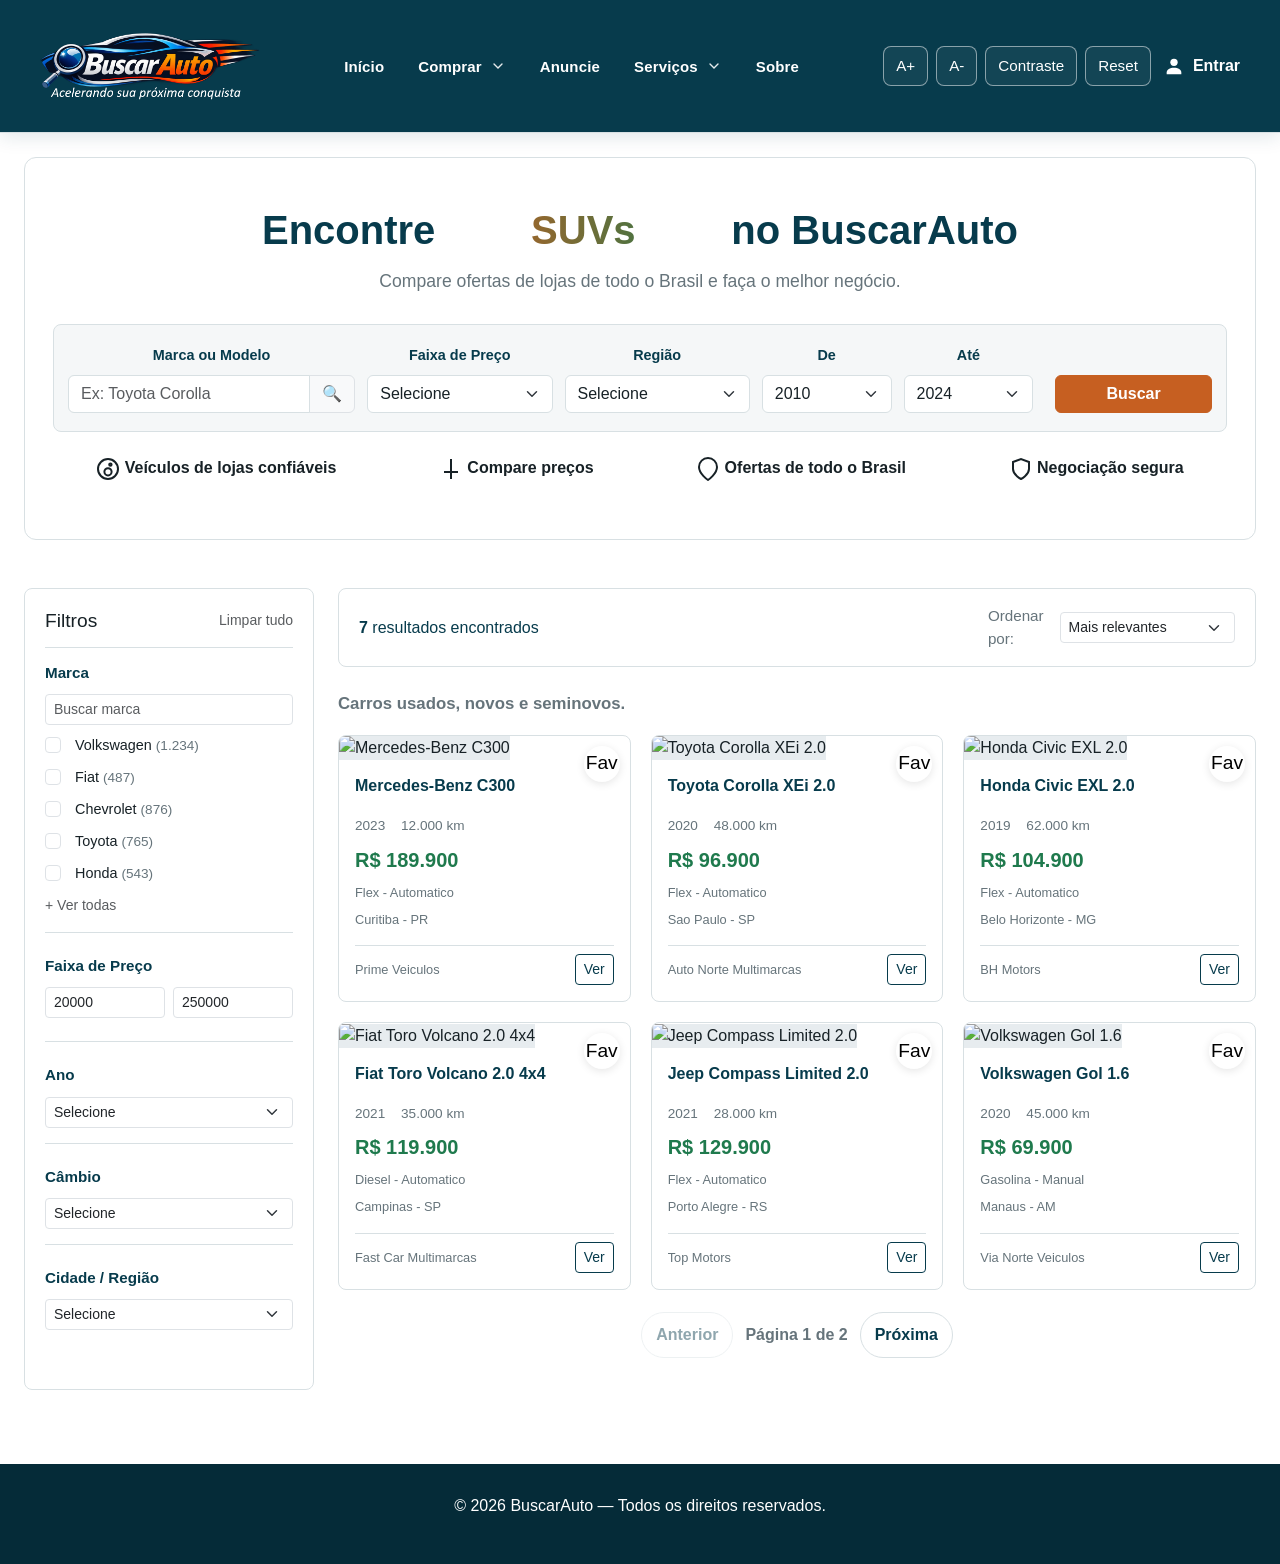
==== commit 508e2a26: "ajustes no painel do lojista" ====
--- a/index.html
+++ b/index.html
@@ -41,17 +41,17 @@
                         </svg>
                         Carros 0km
                     </a>
-                    <a href="#marketplace-usados" class="submenu-link" role="menuitem">
-                        <svg class="submenu-icon" viewBox="0 0 24 24" fill="currentColor">
-                            <path d="M18 8h-1V6c0-1.1-.9-2-2-2h-2V2h-2v2H9c-1.1 0-2 .9-2 2v2H6c-1.1 0-2 .9-2 2v10c0 1.1.9 2 2 2h12c1.1 0 2-.9 2-2V10c0-1.1-.9-2-2-2z"></path>
-                        </svg>
-                        Carros usados
-                    </a>
                     <a href="#marketplace-seminovos" class="submenu-link" role="menuitem">
                         <svg class="submenu-icon" viewBox="0 0 24 24" fill="currentColor">
                             <path d="M18 8h-1V6c0-1.1-.9-2-2-2h-2V2h-2v2H9c-1.1 0-2 .9-2 2v2H6c-1.1 0-2 .9-2 2v10c0 1.1.9 2 2 2h12c1.1 0 2-.9 2-2V10c0-1.1-.9-2-2-2z"></path>
                         </svg>
                         Seminovos
+                    </a>
+                    <a href="#marketplace-todos" class="submenu-link" role="menuitem">
+                        <svg class="submenu-icon" viewBox="0 0 24 24" fill="currentColor">
+                            <path d="M18 8h-1V6c0-1.1-.9-2-2-2h-2V2h-2v2H9c-1.1 0-2 .9-2 2v2H6c-1.1 0-2 .9-2 2v10c0 1.1.9 2 2 2h12c1.1 0 2-.9 2-2V10c0-1.1-.9-2-2-2z"></path>
+                        </svg>
+                        Todos os veículos
                     </a>
                 </div>
             </div>
@@ -87,6 +87,7 @@
         <div class="nav-right">
             <div class="accessibility-controls">
                 <button type="button" id="fontIncrease" class="accessibility-btn" aria-label="Aumentar tamanho da fonte">A+</button>
+                <button type="button" id="fontDecrease" class="accessibility-btn" aria-label="Diminuir tamanho da fonte">A-</button>
                 <button type="button" id="contrastToggle" class="accessibility-btn" aria-pressed="false" aria-label="Ativar modo de alto contraste">Contraste</button>
                 <button type="button" id="resetAccessibility" class="accessibility-btn" aria-label="Restaurar configurações padrão de acessibilidade">Reset</button>
             </div>
@@ -108,7 +109,7 @@
                     </svg>
                     Area do Cliente
                 </a>
-                <a href="#anuncie" class="dropdown-link" role="menuitem">
+                <a href="#lojista" class="dropdown-link" role="menuitem">
                     <svg class="dropdown-icon" viewBox="0 0 24 24" fill="none" xmlns="http://www.w3.org/2000/svg">
                         <path d="M3 13h2v8H3zm4-8h2v16H7zm4-2h2v18h-2zm4 4h2v14h-2zm4-4h2v18h-2z" fill="currentColor">
                         </path>
@@ -396,6 +397,11 @@
             </div>
         </section>
 
+        <section id="lojista" class="view app-view lojista-dashboard" aria-labelledby="lojista-title" hidden>
+            <!-- O conteúdo deste dashboard é gerado dinamicamente pela função renderLojistaDashboard() no main.js -->
+            <div id="lojista-content"></div>
+        </section>
+
         <section id="cadastro-veiculo" class="view app-view" aria-labelledby="cadastro-title" hidden>
             <div class="page-heading">
                 <div>
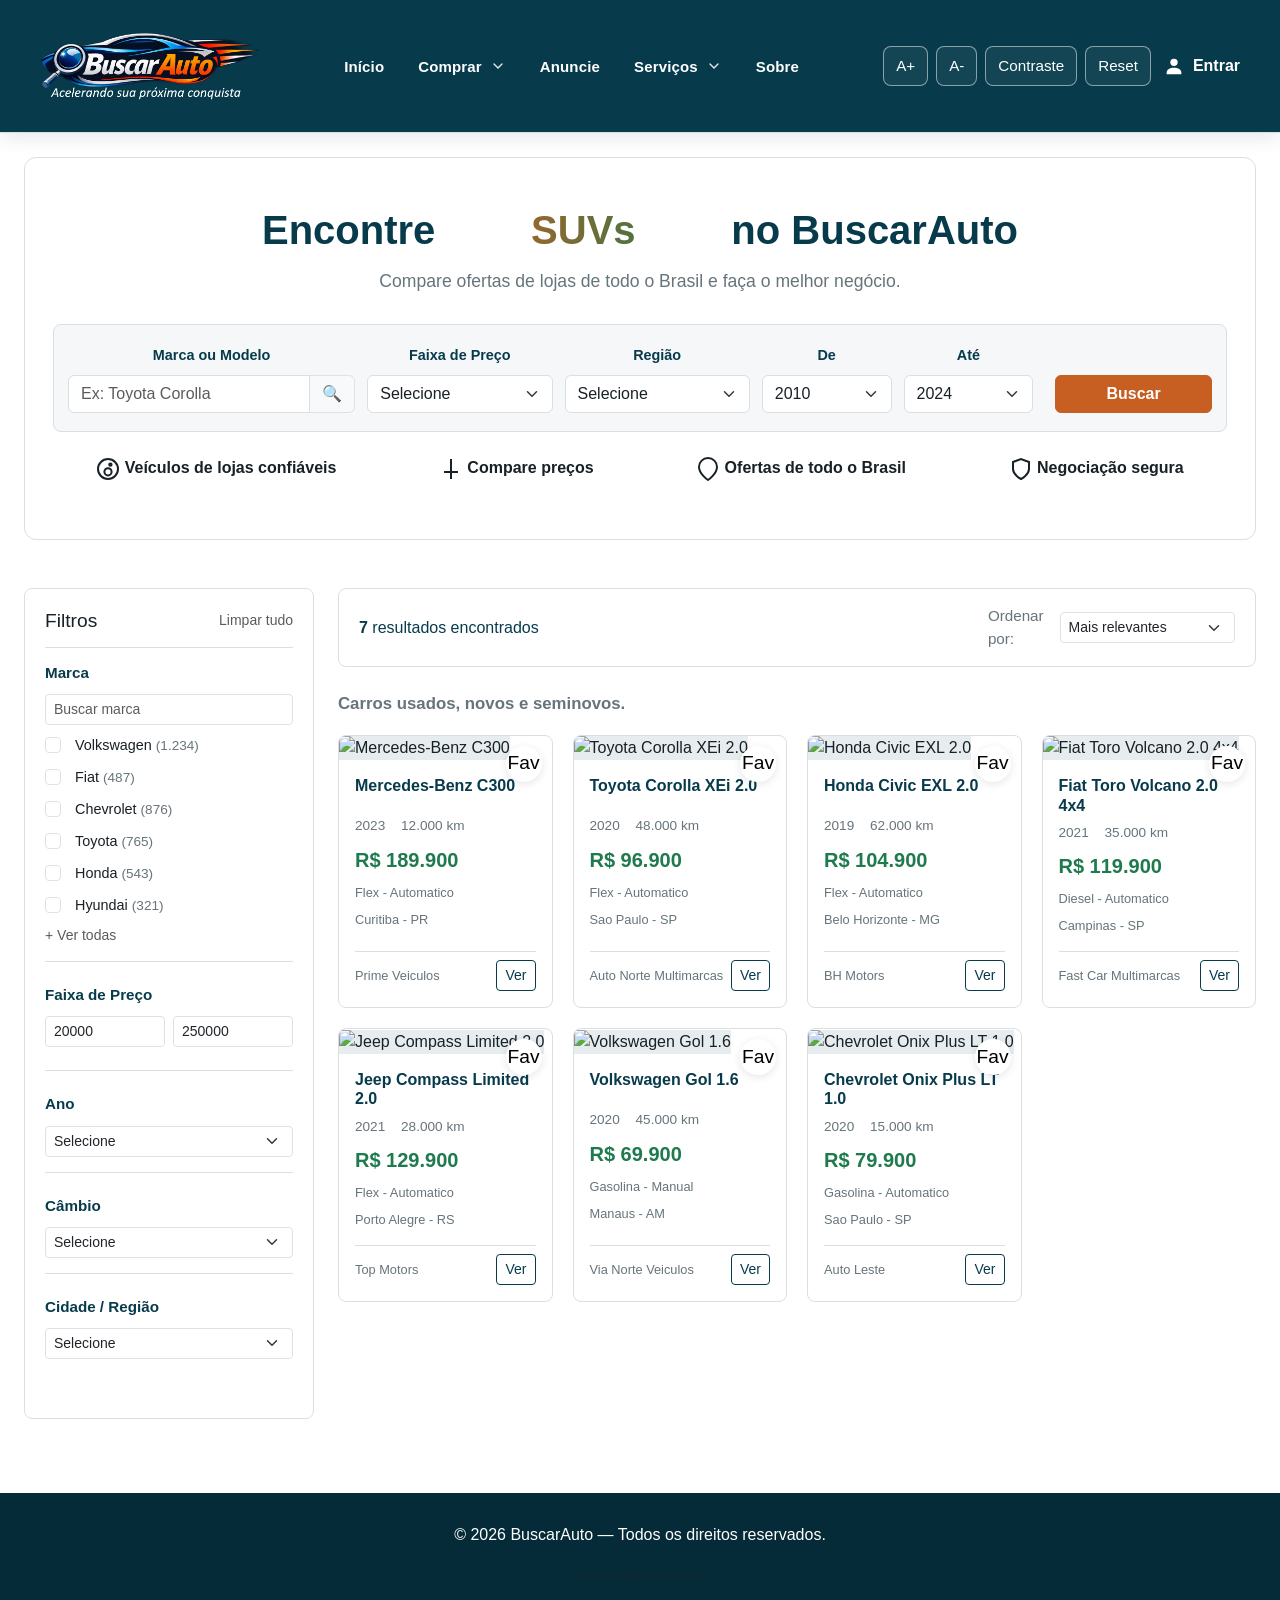
==== commit 88dd296a: "Ajuste nos paineis dos lojistas e clientes" ====
--- a/index.html
+++ b/index.html
@@ -250,7 +250,37 @@
                                     <input class="form-check-input" type="checkbox" id="marcaHonda" data-filter="marca" value="Honda">
                                     <label class="form-check-label" for="marcaHonda">Honda <span class="count">(543)</span></label>
                                 </div>
-                                <a href="#" class="text-muted small">+ Ver todas</a>
+                                <div class="form-check">
+                                    <input class="form-check-input" type="checkbox" id="marcaHyundai" data-filter="marca" value="Hyundai">
+                                    <label class="form-check-label" for="marcaHyundai">Hyundai <span class="count">(321)</span></label>
+                                </div>
+                                <div class="collapse" id="extraBrandsCollapse">
+                                    <div class="form-check">
+                                        <input class="form-check-input" type="checkbox" id="marcaRenault" data-filter="marca" value="Renault">
+                                        <label class="form-check-label" for="marcaRenault">Renault <span class="count">(298)</span></label>
+                                    </div>
+                                    <div class="form-check">
+                                        <input class="form-check-input" type="checkbox" id="marcaNissan" data-filter="marca" value="Nissan">
+                                        <label class="form-check-label" for="marcaNissan">Nissan <span class="count">(156)</span></label>
+                                    </div>
+                                    <div class="form-check">
+                                        <input class="form-check-input" type="checkbox" id="marcaBYD" data-filter="marca" value="BYD">
+                                        <label class="form-check-label" for="marcaBYD">BYD <span class="count">(89)</span></label>
+                                    </div>
+                                    <div class="form-check">
+                                        <input class="form-check-input" type="checkbox" id="marcaJeep" data-filter="marca" value="Jeep">
+                                        <label class="form-check-label" for="marcaJeep">Jeep <span class="count">(432)</span></label>
+                                    </div>
+                                    <div class="form-check">
+                                        <input class="form-check-input" type="checkbox" id="marcaFord" data-filter="marca" value="Ford">
+                                        <label class="form-check-label" for="marcaFord">Ford <span class="count">(215)</span></label>
+                                    </div>
+                                    <div class="form-check">
+                                        <input class="form-check-input" type="checkbox" id="marcaMercedes" data-filter="marca" value="Mercedes-Benz">
+                                        <label class="form-check-label" for="marcaMercedes">Mercedes-Benz <span class="count">(112)</span></label>
+                                    </div>
+                                </div>
+                                <a href="#extraBrandsCollapse" data-bs-toggle="collapse" class="text-muted small d-block mt-2" role="button" aria-expanded="false" aria-controls="extraBrandsCollapse" id="toggleBrandsBtn">+ Ver todas</a>
                             </div>
                         </div>
 
@@ -372,12 +402,12 @@
                             </div>
                             <div class="saved-vehicles">
                                 <article>
-                                    <img src="https://images.unsplash.com/photo-1552519507-da3b142c6e3d?q=80&w=600&auto=format&fit=crop" alt="Toyota Corolla branco">
+                                    <img src="https://res.cloudinary.com/seu-cloud-name/image/upload/v1/buscarauto/veiculos/corolla.jpg" alt="Toyota Corolla branco">
                                     <div><strong>Toyota Corolla XEi 2.0</strong><span>2020/2020 - 48.000 km</span><b>R$ 96.900</b></div>
                                     <a class="btn btn-sm btn-outline-dark" href="#veiculo-seed-corolla">Ver</a>
                                 </article>
                                 <article>
-                                    <img src="https://images.unsplash.com/photo-1549925862-990fe6564d16?q=80&w=600&auto=format&fit=crop" alt="Honda Civic prata">
+                                    <img src="https://res.cloudinary.com/seu-cloud-name/image/upload/v1/buscarauto/veiculos/civic.jpg" alt="Honda Civic prata">
                                     <div><strong>Honda Civic EXL 2.0</strong><span>2019/2019 - 62.000 km</span><b>R$ 104.900</b></div>
                                     <a class="btn btn-sm btn-outline-dark" href="#veiculo-seed-civic">Ver</a>
                                 </article>
@@ -416,11 +446,14 @@
                     <section class="panel">
                         <h3>1. Informacoes do veiculo</h3>
                         <div class="form-grid">
-                            <label>Marca *<select name="brand" class="form-select" required><option value="">Selecione a marca</option><option>Toyota</option><option>Honda</option><option>Jeep</option><option>Volkswagen</option><option>Chevrolet</option></select></label>
+                            <label>Marca *<select name="brand" class="form-select" required><option value="">Selecione a marca</option><option>Toyota</option><option>Honda</option><option>Jeep</option><option>Volkswagen</option><option>Chevrolet</option><option>Hyundai</option><option>Renault</option><option>Nissan</option><option>BYD</option><option>Ford</option><option>Mercedes-Benz</option></select></label>
                             <label>Modelo *<input name="title" class="form-control" placeholder="Ex.: Corolla XEi 2.0" required></label>
                             <label>Versao<input name="version" class="form-control" placeholder="Ex.: Flex Automatico"></label>
                             <label>Ano *<input name="year" type="number" class="form-control" min="1980" max="2026" placeholder="2024" required></label>
                             <label>Quilometragem *<input name="km" class="form-control" placeholder="Ex.: 48.000" required></label>
+                        <label>Agência Anunciante *
+                            <select name="agency" id="agencySelect" class="form-select" required><option value="">Selecione a agência</option></select>
+                        </label>
                             <label>Preco *<input name="price" class="form-control" placeholder="Ex.: 96900" required></label>
                             <label>Cor *<select name="color" class="form-select" required><option value="">Selecione a cor</option><option>Branco</option><option>Prata</option><option>Preto</option><option>Cinza</option><option>Vermelho</option></select></label>
                             <label>Cambio *<select name="transmission" class="form-select" required><option value="">Selecione o cambio</option><option>Automatico</option><option>Manual</option></select></label>
@@ -631,17 +664,31 @@
             <div class="app-shell">
                 <aside class="app-sidebar" aria-label="Menu do admin">
                     <div class="app-brand-card"><span class="avatar">SA</span><strong>Sistema Admin</strong><small>Painel do Super Admin</small></div>
-                    <a class="active" href="#admin">Visao geral</a><a href="#admin">Agencias</a><a href="#admin">Veiculos</a><a href="#admin">Leads / Mensagens</a><a href="#admin">Planos</a><a href="#admin">Relatorios</a>
+                    <a class="active" href="#admin">Visão Geral</a><a href="#admin-lojas">Gestão de Lojas</a><a href="#admin-clientes">Anunciantes Particulares</a><a href="#admin">Moderação de Veículos</a>
                 </aside>
                 <div class="app-content">
                     <div class="page-heading"><div><p class="eyebrow">Painel do Super Admin</p><h2 id="admin-title">Visao Geral</h2><p>Acompanhe os principais indicadores do marketplace.</p></div></div>
-                    <div class="metric-grid admin-metrics">
-                        <article class="metric-card"><span class="metric-icon">AG</span><p>Agencias ativas</p><strong>1.248</strong><small>+8,2% vs mes anterior</small></article>
+                    <div class="metric-grid admin-metrics mb-4">
+                        <article class="metric-card"><span class="metric-icon">AG</span><p>Agencias ativas</p><strong id="adminStoresCount">0</strong><small>Gestão de parceiros</small></article>
                         <article class="metric-card"><span class="metric-icon">PD</span><p>Agencias pendentes</p><strong>36</strong><small>+2,4% vs mes anterior</small></article>
                         <article class="metric-card"><span class="metric-icon">VE</span><p>Veiculos publicados</p><strong id="adminVehicleCount">0</strong><small>Atualizado pelo estoque</small></article>
                         <article class="metric-card"><span class="metric-icon">LD</span><p>Leads / Mensagens</p><strong>3.562</strong><small>+15,3% vs mes anterior</small></article>
                         <article class="metric-card"><span class="metric-icon">$</span><p>Receita mensal</p><strong>R$ 1.248.900</strong><small>+18,7% vs mes anterior</small></article>
                     </div>
+
+                    <section class="panel mb-4">
+                        <div class="panel-header"><h3>Gestão de Clientes Anunciantes (Particulares)</h3></div>
+                        <div id="admin-clients-list">
+                            <!-- Lista de clientes injetada via JS -->
+                        </div>
+                    </section>
+
+                    <section class="panel mb-4">
+                        <div class="panel-header"><h3>Painel de Lojas Cadastradas</h3></div>
+                        <div id="admin-stores-list">
+                            <!-- Lista de lojas injetada via JS -->
+                        </div>
+                    </section>
                     <section class="panel">
                         <div class="panel-header"><h3>Aprovacao de agencias <span class="status-pill">36 pendentes</span></h3><button class="btn btn-sm btn-outline-dark">Ver todas</button></div>
                         <div class="table-responsive"><table class="data-table"><thead><tr><th>Agencia</th><th>Cidade / Regiao</th><th>Plano</th><th>Cadastro</th><th>Status</th><th>Acoes</th></tr></thead><tbody id="agencyApprovalRows"></tbody></table></div>
@@ -676,6 +723,7 @@
 
         <footer>
                 <p>© 2026 BuscarAuto — Todos os direitos reservados.</p>
+                <a href="#admin" class="text-muted small text-decoration-none" style="opacity: 0.5;">Acesso Administrativo</a>
         </footer>
 
         <!-- Scripts: Bootstrap CDN e scripts do projeto -->
--- a/css/style.css
+++ b/css/style.css
@@ -278,10 +278,17 @@
   z-index: 1000;
 }
 
-.dropdown-menu.active {
+.dropdown-menu.active,
+.nav-item:hover .submenu,
+.nav-item:focus-within .submenu {
   opacity: 1;
   visibility: visible;
   transform: translateY(0);
+}
+
+/* Garante que o botão mude de cor quando o mouse estiver sobre o item pai */
+.nav-item:hover .nav-trigger {
+  color: var(--color-accent);
 }
 
 .dropdown-item {
@@ -487,6 +494,7 @@
 .vehicles-grid {
   display: grid;
   grid-template-columns: repeat(auto-fill, minmax(250px, 1fr));
+  grid-template-columns: repeat(4, 1fr);
   gap: 20px;
 }
 
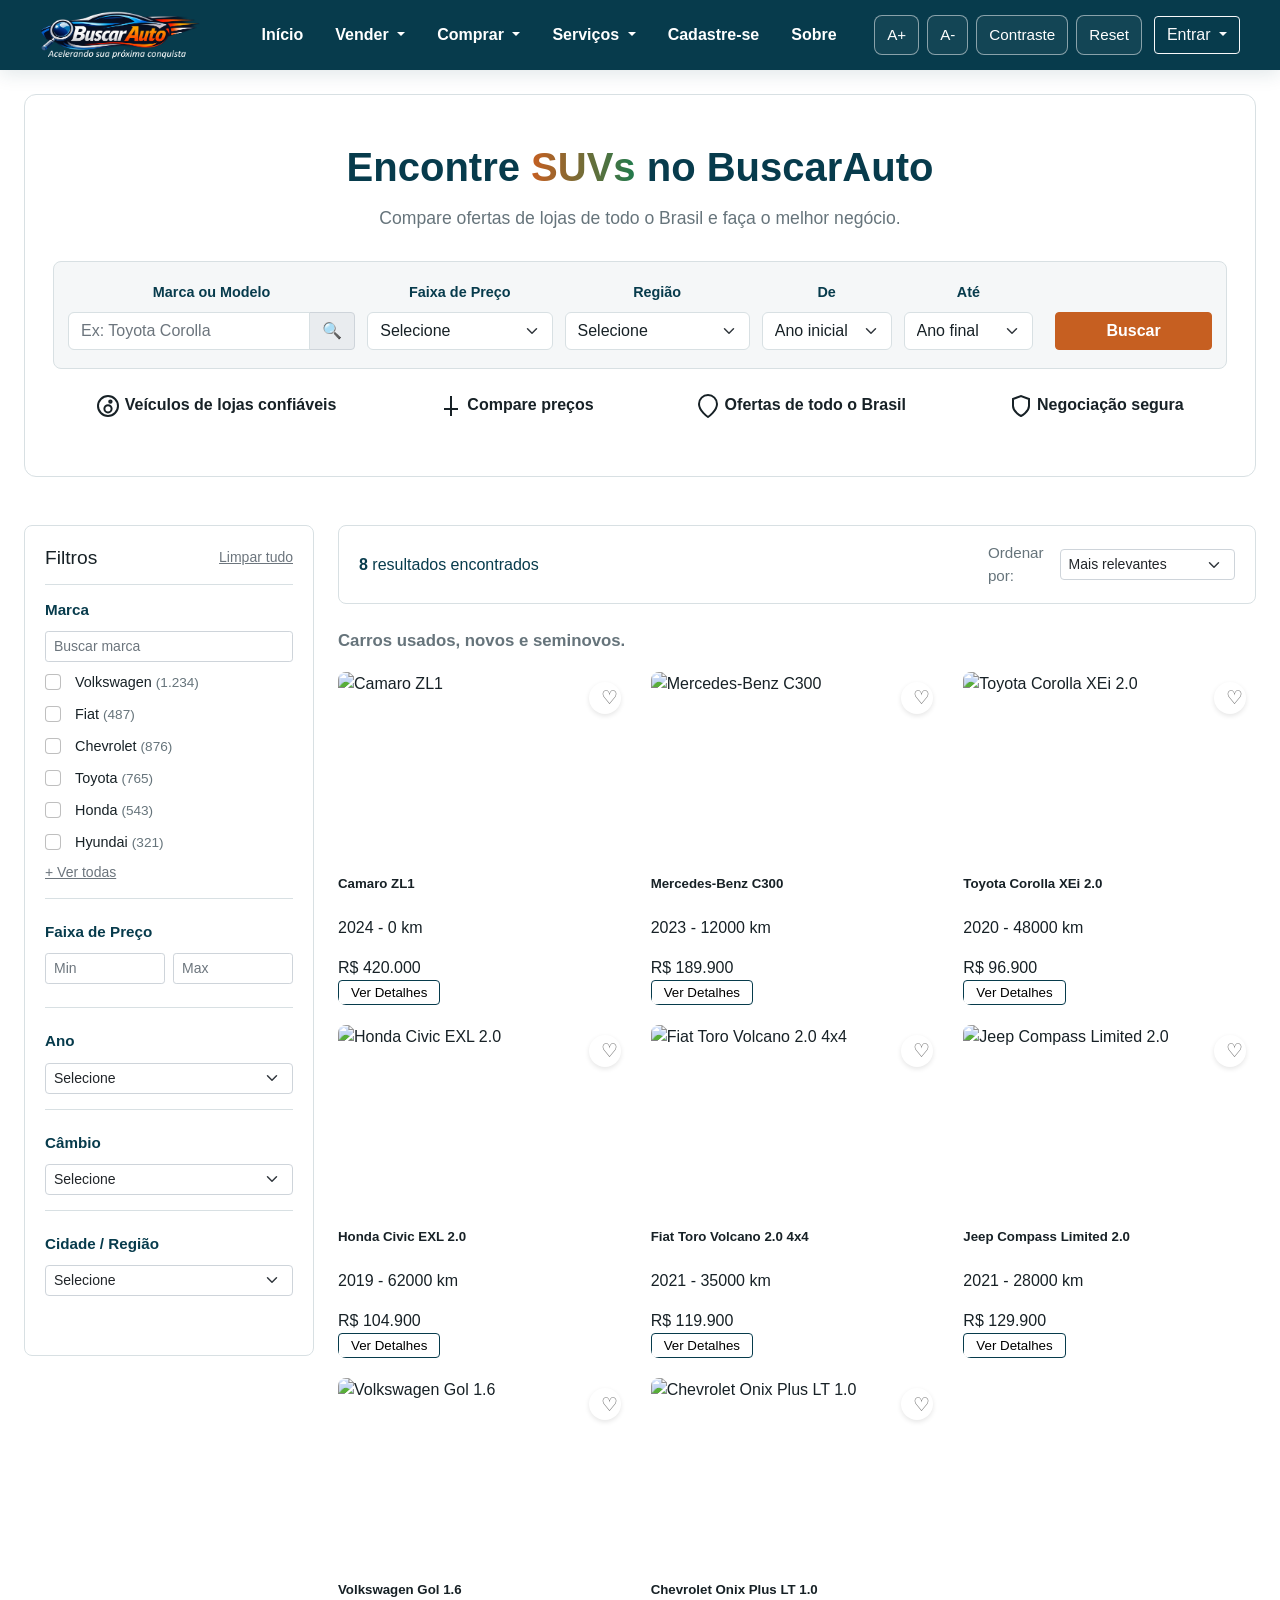
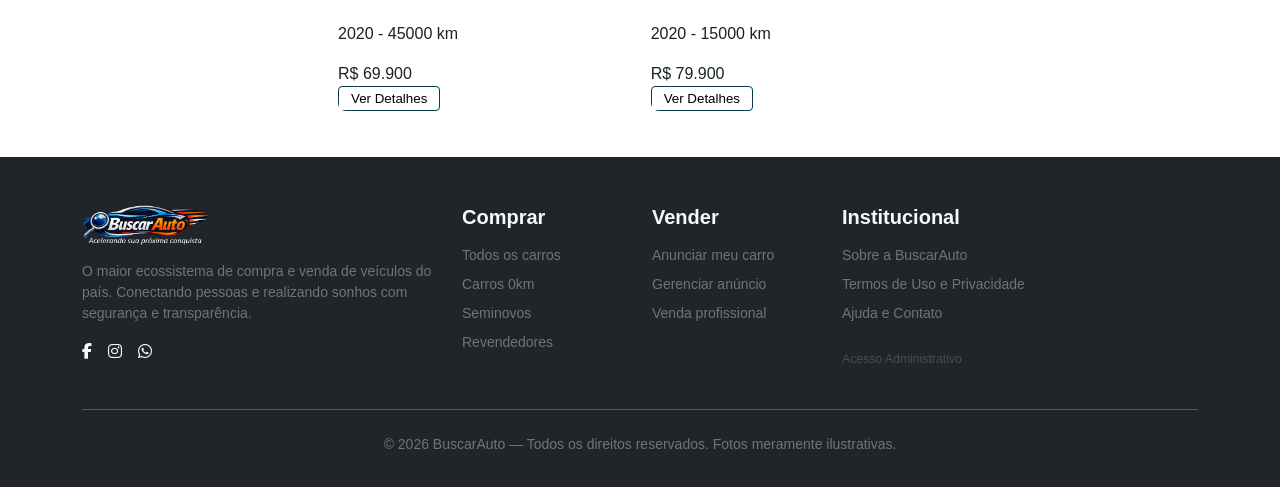
==== commit 2d9c93a9: "Implementado painel do revendedor e do cliente PF" ====
--- a/index.html
+++ b/index.html
@@ -4,86 +4,82 @@
 <head>
     <meta charset="utf-8">
     <meta name="viewport" content="width=device-width, initial-scale=1">
-
     <title>BuscarAuto</title>
-
     <link rel="icon" type="image/png" href="images/favicon.png">
-    <!-- Bootstrap (CDN) -->
-    <link href="https://cdn.jsdelivr.net/npm/bootstrap@5.3.2/dist/css/bootstrap.min.css" rel="stylesheet">
-    <!-- Estilos do projeto -->
-    <link rel="stylesheet" href="css/marketplace.css">
+    <!-- Bootstrap local -->
+    <link rel="stylesheet" href="dist/css/bootstrap.min.css"> 
     <link rel="stylesheet" href="css/style.css">
+    <link rel="stylesheet"
+href="https://cdnjs.cloudflare.com/ajax/libs/font-awesome/6.5.2/css/all.min.css">
+    <style>
+        .role-option {
+            transition: all 0.2s ease-in-out;
+        }
+    </style>
 </head>
 
 <body>
+    <div id="globalProgress" class="global-progress-bar" role="progressbar" aria-valuemin="0" aria-valuemax="100"></div>
     <a href="#mainContent" class="skip-link">Pular para o conteúdo principal</a>
 
-    <header class="header" role="banner">
-
-        <a href="#marketplace" class="logo-link" aria-label="Ir para a página inicial">
+    <header class="header navbar navbar-expand-lg navbar-dark sticky-top" role="banner">
+
+        <a href="#inicio" class="logo-link" aria-label="Ir para a página inicial">
             <img src="images/slogan2.png" alt="BuscarAuto" class="logo">
         </a>
 
-        <nav class="nav-center" aria-label="Navegação principal">
-            <a href="#inicio" class="nav-link">Início</a>
-            
-            <div class="nav-item">
-                <button class="nav-link nav-trigger" data-submenu="comprar">
-                    Comprar
-                    <svg class="dropdown-arrow" viewBox="0 0 24 24" fill="none" xmlns="http://www.w3.org/2000/svg">
-                        <path d="M6 9l6 6 6-6" stroke="currentColor" stroke-width="2" stroke-linecap="round"></path>
-                    </svg>
+        <button class="navbar-toggler" type="button" data-bs-toggle="collapse" data-bs-target="#mainNavbar"
+                    aria-controls="mainNavbar" aria-expanded="false" aria-label="Alternar navegação">
+                    <span class="navbar-toggler-icon"></span>
                 </button>
-                <div class="submenu" id="submenu-comprar" role="menu">
-                    <a href="#marketplace-0km" class="submenu-link" role="menuitem">
-                        <svg class="submenu-icon" viewBox="0 0 24 24" fill="currentColor">
-                            <path d="M18 8h-1V6c0-1.1-.9-2-2-2h-2V2h-2v2H9c-1.1 0-2 .9-2 2v2H6c-1.1 0-2 .9-2 2v10c0 1.1.9 2 2 2h12c1.1 0 2-.9 2-2V10c0-1.1-.9-2-2-2z"></path>
-                        </svg>
-                        Carros 0km
-                    </a>
-                    <a href="#marketplace-seminovos" class="submenu-link" role="menuitem">
-                        <svg class="submenu-icon" viewBox="0 0 24 24" fill="currentColor">
-                            <path d="M18 8h-1V6c0-1.1-.9-2-2-2h-2V2h-2v2H9c-1.1 0-2 .9-2 2v2H6c-1.1 0-2 .9-2 2v10c0 1.1.9 2 2 2h12c1.1 0 2-.9 2-2V10c0-1.1-.9-2-2-2z"></path>
-                        </svg>
-                        Seminovos
-                    </a>
-                    <a href="#marketplace-todos" class="submenu-link" role="menuitem">
-                        <svg class="submenu-icon" viewBox="0 0 24 24" fill="currentColor">
-                            <path d="M18 8h-1V6c0-1.1-.9-2-2-2h-2V2h-2v2H9c-1.1 0-2 .9-2 2v2H6c-1.1 0-2 .9-2 2v10c0 1.1.9 2 2 2h12c1.1 0 2-.9 2-2V10c0-1.1-.9-2-2-2z"></path>
-                        </svg>
-                        Todos os veículos
-                    </a>
-                </div>
-            </div>
-
-            <a href="#anuncie" class="nav-link">Anuncie</a>
-
-            <div class="nav-item">
-                <button class="nav-link nav-trigger" data-submenu="servicos">
-                    Serviços
-                    <svg class="dropdown-arrow" viewBox="0 0 24 24" fill="none" xmlns="http://www.w3.org/2000/svg">
-                        <path d="M6 9l6 6 6-6" stroke="currentColor" stroke-width="2" stroke-linecap="round"></path>
-                    </svg>
-                </button>
-                <div class="submenu" id="submenu-servicos" role="menu">
-                    <a href="#cadastre-loja" class="submenu-link" role="menuitem">
-                        <svg class="submenu-icon" viewBox="0 0 24 24" fill="currentColor">
-                            <path d="M17 10.5V7c0-.55-.45-1-1-1H4c-.55 0-1 .45-1 1v10c0 .55.45 1 1 1h12c.55 0 1-.45 1-1v-3.5l4 4v-11l-4 4z"></path>
-                        </svg>
-                        Cadastre sua Loja
-                    </a>
-                    <a href="https://veiculos.fipe.org.br/#carro"  target="_blank" rel="noopener noreferrer" class="submenu-link" role="menuitem">
-                        <svg class="submenu-icon" viewBox="0 0 24 24" fill="currentColor">
-                            <path d="M10 10.02H5V21h5v-10.98zm6 0v10.98h5V10.02h-5zM19 0h-1v3h1V0zm-6 0h-1v3h1V0zM9 0H8v3h1V0z"></path>
-                        </svg>
-                        Tabela Fipe
-                    </a>
-                </div>
-            </div>
-
-            <a href="#sobre" class="nav-link">Sobre</a>
-        </nav>
-
+
+                <div class="collapse navbar-collapse" id="mainNavbar">
+                    <ul class="navbar-nav mx-auto mb-2 mb-lg-0 align-items-lg-center justify-content-center">
+                        <li class="nav-item">
+                            <a class="nav-link" href="#inicio">Início</a>
+                        </li>
+                        <li class="nav-item dropdown">
+                            <a class="nav-link dropdown-toggle" href="#" id="venderDropdown" role="button"
+                                data-bs-toggle="dropdown" aria-expanded="false">
+                                Vender
+                            </a>
+                            <ul class="dropdown-menu" aria-labelledby="venderDropdown">
+                                <li><a class="dropdown-item" href="#cadastro-veiculo">Anunciar veículo</a></li>
+                                <li><a class="dropdown-item" href="#revendas">Busque por Revendas</a></li>
+                                <li><a class="dropdown-item" href="#anuncie">Administrar Anúncio</a></li>
+                            </ul>
+                        </li>
+                        <li class="nav-item dropdown">
+                            <a class="nav-link dropdown-toggle" href="#" id="comprarDropdown" role="button"
+                                data-bs-toggle="dropdown" aria-expanded="false">
+                                Comprar
+                            </a>
+                            <ul class="dropdown-menu" aria-labelledby="comprarDropdown">
+                                <li><a class="dropdown-item" href="#inicio">Carros</a></li>
+                                <li><a class="dropdown-item" href="#revendas">Busque por Revendas</a></li>
+                                <li><a class="dropdown-item" href="https://veiculos.fipe.org.br/" target="_blank" rel="noopener noreferrer">Tabela Fipe</a></li>
+                            </ul>
+                        </li>
+                        <li class="nav-item dropdown">
+                            <a class="nav-link dropdown-toggle" href="#" id="servicosDropdown" role="button"
+                                data-bs-toggle="dropdown" aria-expanded="false">
+                                Serviços
+                            </a>
+                            <ul class="dropdown-menu" aria-labelledby="servicosDropdown">
+                                <li><a class="dropdown-item" href="#simular-financiamento">Simular Financiamento</a></li>
+                                <li><a class="dropdown-item" href="#cotar-seguro" id="cotarSeguroLink">Cotação de Seguros</a></li>
+                                <li><a class="dropdown-item revendedor-platform-link" href="#login">Plataforma de Revendedores</a></li>
+                            </ul>
+                        </li>
+                        <li class="nav-item nav-register">
+                            <a class="nav-link" href="#criar-conta">Cadastre-se</a>
+                        </li>
+                        <li class="nav-item nav-about">
+                            <a class="nav-link" href="#sobre">Sobre</a>
+                        </li>
+                    </ul>
+                </div>
+                
         <div class="nav-right">
             <div class="accessibility-controls">
                 <button type="button" id="fontIncrease" class="accessibility-btn" aria-label="Aumentar tamanho da fonte">A+</button>
@@ -92,42 +88,35 @@
                 <button type="button" id="resetAccessibility" class="accessibility-btn" aria-label="Restaurar configurações padrão de acessibilidade">Reset</button>
             </div>
 
-            <button class="login-btn" id="loginBtn" aria-haspopup="true" aria-expanded="false" aria-controls="loginDropdown">
-                <svg class="user-icon" viewBox="0 0 24 24" fill="none" xmlns="http://www.w3.org/2000/svg">
-                    <circle cx="12" cy="8" r="4" fill="currentColor"></circle>
-                    <path d="M12 14C7.58 14 4 16.24 4 19v2h16v-2c0-2.76-3.58-5-8-5z" fill="currentColor"></path>
-                </svg>
-                <span id="loginBtnLabel">Entrar</span>
-
-            </button>
-
-            <div class="login-dropdown" id="loginDropdown" role="menu">
-                <a href="#cliente" class="dropdown-link" role="menuitem">
-                    <svg class="dropdown-icon" viewBox="0 0 24 24" fill="none" xmlns="http://www.w3.org/2000/svg">
-                        <circle cx="12" cy="8" r="4" fill="currentColor"></circle>
-                        <path d="M12 14C7.58 14 4 16.24 4 19v2h16v-2c0-2.76-3.58-5-8-5z" fill="currentColor"></path>
-                    </svg>
-                    Area do Cliente
-                </a>
-                <a href="#lojista" class="dropdown-link" role="menuitem">
-                    <svg class="dropdown-icon" viewBox="0 0 24 24" fill="none" xmlns="http://www.w3.org/2000/svg">
-                        <path d="M3 13h2v8H3zm4-8h2v16H7zm4-2h2v18h-2zm4 4h2v14h-2zm4-4h2v18h-2z" fill="currentColor">
-                        </path>
-                    </svg>
-                    Sou Lojista
-                </a>
-                <a href="#" id="logoutSessionLink" class="dropdown-link" role="menuitem">
-                    Sair
-                </a>
-            </div>
-
-        </div>
+           <div class="d-flex align-items-center gap-2 mt-3 mt-lg-0">
+                        <div class="dropdown">
+                        <button class="btn btn-outline-light btn-entrar dropdown-toggle" type="button"
+                            id="entrarDropdown" data-bs-toggle="dropdown" aria-expanded="false">
+                            Entrar
+                        </button>
+                        <ul class="dropdown-menu dropdown-menu-end shadow-lg border-0" aria-labelledby="entrarDropdown">
+                            <li><a class="dropdown-item" href="#cliente">Área do Cliente</a></li>
+                            <li><a class="dropdown-item" href="#lojista">Painel do Revendedor</a></li>
+                            <li><hr class="dropdown-divider"></li>
+                            <li><a class="dropdown-item text-danger" href="#inicio" id="logoutBtn">Sair da conta</a></li>
+                        </ul>
+                        </div>
+                    </div>
+                </div>
 
     </header>
     <div id="accessibilityStatus" class="sr-only" role="status" aria-live="polite"></div>
 
     <main id="mainContent" role="main" tabindex="-1">
-    <section class="hero">
+        <!-- Breadcrumbs Dinâmicos -->
+        <nav id="breadcrumb-nav" class="container mt-3 d-none" aria-label="breadcrumb">
+            <ol class="breadcrumb bg-transparent p-0">
+                <li class="breadcrumb-item"><a href="#inicio">Início</a></li>
+                <li class="breadcrumb-item active" aria-current="page">...</li>
+            </ol>
+        </nav>
+
+    <section id="inicio" class="hero">
 
         <h2 class="hero-title">Encontre <span id="animated-text">SUVs</span> no BuscarAuto</h2>
         <p class="hero-subtitle">Compare ofertas de lojas de todo o Brasil e faça o melhor negócio.</p>
@@ -144,36 +133,42 @@
                 <div class="col-md-2">
                     <label for="priceRangeSelect" class="form-label">Faixa de Preço</label>
                     <select id="priceRangeSelect" class="form-select">
-                        <option>Selecione</option>
-                        <option>Até R$ 50.000</option>
-                        <option>R$ 50.000 - R$ 100.000</option>
-                        <option>R$ 100.000 - R$ 150.000</option>
-                        <option>Acima de R$ 150.000</option>
+                        <option value="">Selecione</option>
+                        <option value="0-50000">Até R$ 50.000</option>
+                        <option value="50000-100000">R$ 50.000 - R$ 100.000</option>
+                        <option value="100000-150000">R$ 100.000 - R$ 150.000</option>
+                        <option value="150000-">Acima de R$ 150.000</option>
                     </select>
                 </div>
                 <div class="col-md-2">
                     <label for="regionSelect" class="form-label">Região</label>
                     <select id="regionSelect" class="form-select">
-                        <option>Selecione</option>
-                        <option>Sudeste</option>
-                        <option>Sul</option>
-                        <option>Nordeste</option>
-                        <option>Centro-Oeste</option>
-                        <option>Norte</option>
+                        <option value="">Selecione</option>
+                        <option value="Sudeste">Sudeste</option>
+                        <option value="Sul">Sul</option>
+                        <option value="Nordeste">Nordeste</option>
+                        <option value="Centro-Oeste">Centro-Oeste</option>
+                        <option value="Norte">Norte</option>
                     </select>
                 </div>
                 <div class="col-md-1">
                     <label for="yearFromSelect" class="form-label">De</label>
                     <select id="yearFromSelect" class="form-select">
+                        <option value="">Ano inicial</option>
                         <option>2010</option>
                         <option>2015</option>
                         <option>2020</option>
                         <option>2024</option>
+                        <option>2025</option>
+                        <option>2026</option>
                     </select>
                 </div>
                 <div class="col-md-1">
                     <label for="yearToSelect" class="form-label">Até</label>
                     <select id="yearToSelect" class="form-select">
+                        <option value="">Ano final</option>
+                        <option>2026</option>
+                        <option>2025</option>
                         <option>2024</option>
                         <option>2023</option>
                         <option>2020</option>
@@ -214,7 +209,7 @@
 
     </section>
 
-    <section class="marketplace-section">
+    <section class="marketplace-section" aria-labelledby="marketplace-results-title">
         <div class="container-fluid">
             <div class="row g-4">
                 <!-- Filtros Laterais -->
@@ -289,8 +284,8 @@
                             <h5 class="filter-title">Faixa de Preço</h5>
                             <div class="price-range">
                                 <div class="d-flex gap-2 mb-2">
-                                    <input type="number" class="form-control form-control-sm" placeholder="Min" id="priceMin" value="20000">
-                                    <input type="number" class="form-control form-control-sm" placeholder="Max" id="priceMax" value="250000">
+                                    <input type="number" class="form-control form-control-sm" placeholder="Min" id="priceMin">
+                                    <input type="number" class="form-control form-control-sm" placeholder="Max" id="priceMax">
                                 </div>
                             </div>
                         </div>
@@ -299,7 +294,9 @@
                         <div class="filter-group mb-4">
                             <h5 class="filter-title">Ano</h5>
                             <select class="form-select form-select-sm" id="filterYear" data-filter="year">
-                                <option value="">Selecione</option>
+                                <option value="">Selecione</option>                                
+                                <option value="2026">2026</option>
+                                <option value="2025">2025</option>
                                 <option value="2024">2024</option>
                                 <option value="2023">2023</option>
                                 <option value="2022">2022</option>
@@ -313,7 +310,7 @@
                             <h5 class="filter-title">Câmbio</h5>
                             <select class="form-select form-select-sm" id="filterTransmission" data-filter="transmission">
                                 <option value="">Selecione</option>
-                                <option value="Automático">Automático</option>
+                                <option value="Automatico">Automático</option>
                                 <option value="Manual">Manual</option>
                             </select>
                         </div>
@@ -323,8 +320,12 @@
                             <h5 class="filter-title">Cidade / Região</h5>
                             <select class="form-select form-select-sm" id="filterCity" data-filter="city">
                                 <option value="">Selecione</option>
-                                <option value="São Paulo">São Paulo</option>
-                                <option value="Rio de Janeiro">Rio de Janeiro</option>
+                                <option value="Sao Paulo">São Paulo</option>
+                                <option value="Curitiba">Curitiba</option>
+                                <option value="Belo Horizonte">Belo Horizonte</option>
+                                <option value="Campinas">Campinas</option>
+                                <option value="Porto Alegre">Porto Alegre</option>
+                                <option value="Manaus">Manaus</option>
                             </select>
                         </div>
                     </div>
@@ -348,7 +349,7 @@
                         </div>
                     </div>
 
-                    <p class="marketplace-subtitle">Carros usados, novos e seminovos.</p>
+                    <p id="marketplace-results-title" class="marketplace-subtitle">Carros usados, novos e seminovos.</p>
 
                     <!-- Grid de Veículos -->
                     <div class="vehicles-grid" id="vehiclesGrid">
@@ -364,6 +365,19 @@
         <section id="marketplace" class="view app-view" aria-labelledby="marketplace-title" hidden>
             <h2 id="marketplace-title" class="section-title">Marketplace</h2>
             <div id="marketplace-list" class="marketplace-list"></div>
+        </section>
+
+        <section id="revendas-lista" class="view app-view" aria-labelledby="revendas-title" hidden>
+            <div class="page-heading">
+                <div>
+                    <p class="eyebrow">Parceiros</p>
+                    <h2 id="revendas-title">Revendas Credenciadas</h2>
+                    <p>Conheça as lojas que anunciam no BuscarAuto e garanta uma negociação segura.</p>
+                </div>
+            </div>
+            <div id="resellers-grid" class="vehicles-grid">
+                <!-- Cards de revendas injetados via JS -->
+            </div>
         </section>
 
         <section id="cliente" class="view app-view" aria-labelledby="cliente-title" hidden>
@@ -480,12 +494,12 @@
                         <p class="muted">Adicione fotos reais do veiculo. Para este prototipo, use uma URL no campo de imagem.</p>
                         <div class="photo-strip">
                             <div class="upload-tile" id="uploadTile" style="cursor: pointer;">Adicionar fotos</div>
-                            <input type="file" id="vehicleImageFile" accept="image/*" style="display: none;">
+                            <input type="file" id="vehicleImageFile" accept="image/*" multiple style="display: none;">
                             <div></div><div></div><div></div><div></div><div></div>
                         </div>
                     </section>
                     <div class="form-actions">
-                        <button type="button" class="btn btn-outline-dark">Salvar rascunho</button>
+                        <button type="button" id="saveDraftBtn" class="btn btn-outline-dark">Salvar rascunho</button>
                         <button type="submit" class="btn btn-dark">Publicar anuncio</button>
                     </div>
                 </div>
@@ -520,6 +534,9 @@
                     <div>
                         <p class="eyebrow">Anuncie / Acesso</p>
                         <h2 id="anuncie-title">Entrar</h2>
+                        <div id="login-alert" class="alert alert-warning py-2 px-3 mb-3 d-none" style="font-size: 0.9rem; border-left: 4px solid var(--color-accent); background-color: #fff9eb; color: #947100;">
+                            <span class="me-1">ℹ️</span> Você precisa estar logado para anunciar um veículo.
+                        </div>
                         <p class="auth-intro">Não tem uma conta? <a href="#criar-conta">Crie uma conta agora.</a></p>
                     </div>
                 </div>
@@ -537,7 +554,7 @@
 
                     <div class="auth-row">
                         <label class="auth-check"><input type="checkbox" name="keepMeLogged" class="form-check-input"> Mantenha-me conectado</label>
-                        <a href="#" class="auth-link">Esqueceu sua senha?</a>
+                        <a href="#recuperar-senha" class="auth-link">Esqueceu sua senha?</a>
                     </div>
 
                     <button type="submit" class="btn btn-primary auth-submit">Entrar</button>
@@ -556,6 +573,15 @@
                         <label class="role-option"><input type="radio" name="role" value="client" checked> Sou cliente</label>
                         <label class="role-option"><input type="radio" name="role" value="seller"> Sou revendedor</label>
                     </div>
+
+                    <div class="mock-access-panel" aria-label="Acessos mock das lojas parceiras">
+                        <div class="mock-access-heading">
+                            <strong>Lojas parceiras mock</strong>
+                            <span>Use um acesso para abrir o painel isolado da loja.</span>
+                        </div>
+                        <div id="mockStoreAccessList" class="mock-store-grid"></div>
+                    </div>
+
 
                     <p class="auth-legal">Verifique a nossa <a href="#sobre">Política de Privacidade</a> e <a href="#sobre">Termos de Uso</a>.</p>
                 </form>
@@ -601,6 +627,74 @@
                     </div>
                 </section>
 
+                <section class="panel">
+                    <h3>--- Escolha seu Plano ---</h3>
+                    <div class="d-flex gap-3 flex-wrap mt-3">
+                        <label class="role-option p-3 border rounded flex-grow-1 position-relative" style="cursor: pointer;">
+                            <input type="radio" name="plan" value="Basico" required>
+                            <div class="ms-2 d-flex justify-content-between align-items-start">
+                                <div>
+                                    <strong>Plano Básico</strong><br>
+                                    <small class="text-muted">Até 10 anúncios ativos</small>
+                                </div>
+                                <span class="plan-check d-none text-success fw-bold fs-5">✓</span>
+                            </div>
+                            <div class="plan-details d-none mt-3 border-top pt-2 small text-muted">
+                                <ul class="ps-3 mb-0">
+                                    <li>Suporte via e-mail</li>
+                                    <li>Relatórios simplificados</li>
+                                </ul>
+                            </div>
+                        </label>
+                        <label class="role-option p-3 border rounded flex-grow-1 position-relative" style="cursor: pointer;">
+                            <input type="radio" name="plan" value="Intermediario">
+                            <div class="ms-2 d-flex justify-content-between align-items-start">
+                                <div>
+                                    <strong>Plano Intermediário</strong><br>
+                                    <small class="text-muted">Até 50 anúncios ativos</small>
+                                </div>
+                                <span class="plan-check d-none text-success fw-bold fs-5">✓</span>
+                            </div>
+                            <div class="plan-details d-none mt-3 border-top pt-2 small text-muted">
+                                <ul class="ps-3 mb-0">
+                                    <li>Suporte prioritário</li>
+                                    <li>Anúncios em destaque (2)</li>
+                                </ul>
+                            </div>
+                        </label>
+                        <label class="role-option p-3 border rounded flex-grow-1 position-relative" style="cursor: pointer;">
+                            <input type="radio" name="plan" value="Premium">
+                            <div class="ms-2 d-flex justify-content-between align-items-start">
+                                <div>
+                                    <strong>Plano Premium</strong><br>
+                                    <small class="text-muted">Anúncios ilimitados</small>
+                                </div>
+                                <span class="plan-check d-none text-success fw-bold fs-5">✓</span>
+                            </div>
+                            <div class="plan-details d-none mt-3 border-top pt-2 small text-muted">
+                                <ul class="ps-3 mb-0">
+                                    <li>Gerente de conta exclusivo</li>
+                                    <li>Destaque máximo em buscas</li>
+                                </ul>
+                            </div>
+                        </label>
+                    </div>
+                </section>
+
+                <!-- Resumo do Pedido -->
+                <section class="panel mt-4 d-none" id="planSummary">
+                    <div class="d-flex justify-content-between align-items-center">
+                        <div>
+                            <h4 class="mb-1">Resumo da Assinatura</h4>
+                            <p class="text-muted mb-0">Plano Selecionado: <strong id="summaryPlanName">-</strong></p>
+                        </div>
+                        <div class="text-end">
+                            <span class="d-block text-muted small">Investimento Mensal</span>
+                            <h3 class="text-primary mb-0" id="summaryPlanPrice">R$ 0,00</h3>
+                        </div>
+                    </div>
+                </section>
+
                 <div class="form-actions">
                     <button type="submit" class="btn btn-dark">Cadastrar</button>
                 </div>
@@ -616,15 +710,50 @@
                     </div>
                 </div>
 
+                <div class="auth-nav d-flex gap-3 mb-4 border-bottom">
+                    <a href="#anuncie" class="text-decoration-none text-muted pb-2">Login</a>
+                    <a href="#criar-conta" class="text-decoration-none text-dark fw-bold border-bottom border-primary border-3 pb-2">Cadastrar</a>
+                </div>
+
                 <form id="cadastroContaForm" class="auth-form panel auth-register-panel">
-                    <div class="auth-field">
-                        <label for="cadastroNome">Primeiro nome</label>
-                        <input id="cadastroNome" name="firstName" type="text" class="form-control form-control-lg" required>
-                    </div>
-
-                    <div class="auth-field">
-                        <label for="cadastroSobrenome">Sobrenome</label>
-                        <input id="cadastroSobrenome" name="lastName" type="text" class="form-control form-control-lg" required>
+                    <div class="auth-role-row mb-3">
+                        <p class="fw-bold mb-2">Sou:</p>
+                        <div class="d-flex gap-3">
+                            <label class="role-option"><input type="radio" name="role" value="client" checked> Pessoa Física</label>
+                            <label class="role-option"><input type="radio" name="role" value="seller"> Lojista</label>
+                        </div>
+                    </div>
+
+                    <!-- Campos Pessoa Física -->
+                    <div id="pf-fields">
+                        <div class="auth-field mb-3">
+                            <label for="cadastroNome">Nome</label>
+                            <input id="cadastroNome" name="name" type="text" class="form-control form-control-lg" required>
+                        </div>
+                        <div class="auth-field mb-3">
+                            <label for="cadastroTelefonePF">Telefone</label>
+                            <input id="cadastroTelefonePF" name="phonePF" type="text" class="form-control form-control-lg" placeholder="(00) 00000-0000">
+                        </div>
+                    </div>
+
+                    <!-- Campos Lojista -->
+                    <div id="pj-fields" style="display: none;">
+                        <div class="auth-field mb-3">
+                            <label for="cadastroResponsavel">Nome Responsável</label>
+                            <input id="cadastroResponsavel" name="responsibleName" type="text" class="form-control form-control-lg">
+                        </div>
+                        <div class="auth-field mb-3">
+                            <label for="cadastroLoja">Nome da Loja</label>
+                            <input id="cadastroLoja" name="storeName" type="text" class="form-control form-control-lg">
+                        </div>
+                        <div class="auth-field mb-3">
+                            <label for="cadastroCnpj">CNPJ</label>
+                            <input id="cadastroCnpj" name="cnpj" type="text" class="form-control form-control-lg" placeholder="00.000.000/0000-00">
+                        </div>
+                        <div class="auth-field mb-3">
+                            <label for="cadastroTelefonePJ">Telefone</label>
+                            <input id="cadastroTelefonePJ" name="phonePJ" type="text" class="form-control form-control-lg">
+                        </div>
                     </div>
 
                     <div class="auth-field">
@@ -648,11 +777,6 @@
                         <span class="captcha-mark" aria-hidden="true">reCAPTCHA</span>
                     </label>
 
-                    <div class="auth-role-row">
-                        <label class="role-option"><input type="radio" name="role" value="client"> Sou cliente</label>
-                        <label class="role-option"><input type="radio" name="role" value="seller" checked> Sou revendedor</label>
-                    </div>
-
                     <a href="#anuncie" class="auth-back-link">&laquo; Voltar</a>
 
                     <button type="submit" class="btn btn-primary auth-submit">Cadastre-se</button>
@@ -663,41 +787,53 @@
         <section id="admin" class="view app-view admin-dashboard" aria-labelledby="admin-title" hidden>
             <div class="app-shell">
                 <aside class="app-sidebar" aria-label="Menu do admin">
-                    <div class="app-brand-card"><span class="avatar">SA</span><strong>Sistema Admin</strong><small>Painel do Super Admin</small></div>
-                    <a class="active" href="#admin">Visão Geral</a><a href="#admin-lojas">Gestão de Lojas</a><a href="#admin-clientes">Anunciantes Particulares</a><a href="#admin">Moderação de Veículos</a>
+                    <div class="app-brand-card"><span class="avatar" style="background: var(--color-primary); color: white;">AD</span><strong>ADMIN</strong><small>Painel de Controle</small></div>
+                    <nav>
+                        <a class="active" href="#admin">📊 Dashboard</a>
+                        <a href="#admin">👥 Usuários</a>
+                        <a href="#admin">🏢 Lojistas</a>
+                        <a href="#admin">🚗 Veículos</a>
+                        <a href="#admin">📩 Mensagens</a>
+                        <a href="#admin">🚩 Denúncias</a>
+                        <a href="#admin">📁 Categorias</a>
+                        <a href="#admin">📈 Relatórios</a>
+                        <a href="#admin">⚙️ Configurações</a>
+                        <hr class="mx-3">
+                        <a href="#inicio" id="logoutAdmin">↪️ Sair</a>
+                    </nav>
                 </aside>
                 <div class="app-content">
-                    <div class="page-heading"><div><p class="eyebrow">Painel do Super Admin</p><h2 id="admin-title">Visao Geral</h2><p>Acompanhe os principais indicadores do marketplace.</p></div></div>
-                    <div class="metric-grid admin-metrics mb-4">
-                        <article class="metric-card"><span class="metric-icon">AG</span><p>Agencias ativas</p><strong id="adminStoresCount">0</strong><small>Gestão de parceiros</small></article>
-                        <article class="metric-card"><span class="metric-icon">PD</span><p>Agencias pendentes</p><strong>36</strong><small>+2,4% vs mes anterior</small></article>
-                        <article class="metric-card"><span class="metric-icon">VE</span><p>Veiculos publicados</p><strong id="adminVehicleCount">0</strong><small>Atualizado pelo estoque</small></article>
-                        <article class="metric-card"><span class="metric-icon">LD</span><p>Leads / Mensagens</p><strong>3.562</strong><small>+15,3% vs mes anterior</small></article>
-                        <article class="metric-card"><span class="metric-icon">$</span><p>Receita mensal</p><strong>R$ 1.248.900</strong><small>+18,7% vs mes anterior</small></article>
-                    </div>
-
-                    <section class="panel mb-4">
-                        <div class="panel-header"><h3>Gestão de Clientes Anunciantes (Particulares)</h3></div>
-                        <div id="admin-clients-list">
-                            <!-- Lista de clientes injetada via JS -->
-                        </div>
-                    </section>
-
-                    <section class="panel mb-4">
-                        <div class="panel-header"><h3>Painel de Lojas Cadastradas</h3></div>
-                        <div id="admin-stores-list">
-                            <!-- Lista de lojas injetada via JS -->
-                        </div>
-                    </section>
-                    <section class="panel">
-                        <div class="panel-header"><h3>Aprovacao de agencias <span class="status-pill">36 pendentes</span></h3><button class="btn btn-sm btn-outline-dark">Ver todas</button></div>
-                        <div class="table-responsive"><table class="data-table"><thead><tr><th>Agencia</th><th>Cidade / Regiao</th><th>Plano</th><th>Cadastro</th><th>Status</th><th>Acoes</th></tr></thead><tbody id="agencyApprovalRows"></tbody></table></div>
-                    </section>
-                    <div class="two-column-layout">
-                        <section class="panel"><div class="panel-header"><h3>Crescimento</h3><span class="status-pill">Ultimos 6 meses</span></div><div class="mini-chart" aria-label="Grafico decorativo de crescimento"><span style="height:38%"></span><span style="height:48%"></span><span style="height:56%"></span><span style="height:70%"></span><span style="height:78%"></span><span style="height:86%"></span></div></section>
-                        <section class="panel"><div class="panel-header"><h3>Atividades recentes</h3><button class="btn btn-sm btn-outline-dark">Ver todas</button></div><ul class="activity-list"><li><span>Ha 10 min</span> Nova agencia cadastrada: Auto Sul Motors.</li><li><span>Ha 35 min</span> Prime Veiculos atualizou seu plano.</li><li><span>Ha 1 h</span> Novo veiculo publicado: Honda Civic EXL.</li><li><span>Ha 2 h</span> Pagamento aprovado: Plano Premium.</li></ul></section>
-                    </div>
-                    <section class="panel"><div class="panel-header"><h3>Veiculos cadastrados</h3><a class="btn btn-sm btn-dark" href="#cadastro-veiculo">Novo veiculo</a></div><div id="admin-list"></div></section>
+                    <div id="admin-dashboard-dynamic">
+                        <!-- Conteúdo injetado via JS -->
+                    </div>
+                </div>
+            </div>
+        </section>
+
+        <section id="recuperar-senha" class="view app-view auth-view" aria-labelledby="recuperar-senha-title" hidden>
+            <div class="auth-shell">
+                <div class="page-heading auth-heading">
+                    <div>
+                        <p class="eyebrow">Acesso / Segurança</p>
+                        <h2 id="recuperar-senha-title">Recuperar Senha</h2>
+                        <p class="auth-intro">Informe seu e-mail para receber as instruções de recuperação.</p>
+                    </div>
+                </div>
+
+                <form id="recuperarSenhaForm" class="auth-form panel">
+                    <div class="auth-field">
+                        <label for="recuperarEmail">E-mail cadastrado</label>
+                        <input id="recuperarEmail" name="email" type="email" class="form-control form-control-lg" required placeholder="seu@email.com">
+                    </div>
+                    <button type="submit" class="btn btn-primary auth-submit w-100">Enviar Instruções</button>
+                    <a href="#anuncie" class="auth-back-link mt-3">&laquo; Voltar para o Login</a>
+                </form>
+
+                <div id="recuperarSucesso" class="alert alert-success mt-4 d-none" role="alert">
+                    <h4 class="alert-heading">E-mail enviado!</h4>
+                    <p>Se o endereço informado estiver cadastrado, você receberá um link para redefinir sua senha em instantes.</p>
+                    <hr>
+                    <p class="mb-0">Não esqueça de verificar sua caixa de spam.</p>
                 </div>
             </div>
         </section>
@@ -719,17 +855,249 @@
                 <a class="btn btn-dark" href="#marketplace">Conhecer veiculos</a>
             </section>
         </section>
+
+        <section id="termos" class="view app-view" aria-labelledby="termos-title" hidden>
+            <div class="page-heading">
+                <div>
+                    <p class="eyebrow">Institucional</p>
+                    <h2 id="termos-title">Termos de Uso e Privacidade</h2>
+                </div>
+            </div>
+            <div class="panel">
+                <h3>1. Aceitação dos Termos</h3>
+                <p>Ao acessar o BuscarAuto, você concorda em cumprir estes termos de serviço e todas as leis aplicáveis.</p>
+                <h3 class="mt-4">2. Uso do Site</h3>
+                <p>A plataforma funciona como um marketplace. Não garantimos a venda imediata nem nos responsabilizamos por negociações externas entre lojistas e clientes.</p>
+                <h3 class="mt-4">3. Privacidade de Dados</h3>
+                <p>Seus dados são processados localmente (IndexedDB/LocalStorage) para fins de demonstração neste protótipo.</p>
+            </div>
+        </section>
+
+        <section id="ajuda" class="view app-view" aria-labelledby="ajuda-title" hidden>
+            <div class="page-heading">
+                <div>
+                    <p class="eyebrow">Suporte</p>
+                    <h2 id="ajuda-title">Ajuda e Contato</h2>
+                    <p>Como podemos ajudar você hoje?</p>
+                </div>
+            </div>
+            <div class="row g-4">
+                <div class="col-md-6">
+                    <div class="panel h-100">
+                        <h3>Perguntas Frequentes</h3>
+                        <details class="mb-3 mt-3"><summary class="fw-bold cursor-pointer">Como anuncio meu carro?</summary><p class="mt-2 small">Clique em "Anunciar Veículo" no menu Vender e siga o passo a passo.</p></details>
+                        <details class="mb-3"><summary class="fw-bold cursor-pointer">É seguro comprar no BuscarAuto?</summary><p class="mt-2 small">Sim, verificamos todas as revendas credenciadas em nossa plataforma.</p></details>
+                    </div>
+                </div>
+                <div class="col-md-6">
+                    <form class="panel h-100">
+                        <h3>Envie uma mensagem</h3>
+                        <input type="text" class="form-control mb-2" placeholder="Seu nome">
+                        <textarea class="form-control mb-3" rows="4" placeholder="Em que podemos ajudar?"></textarea>
+                        <button type="button" class="btn btn-dark w-100" onclick="alert('Mensagem enviada! Retornaremos em breve.')">Enviar</button>
+                    </form>
+                </div>
+            </div>
+        </section>
     </main>
 
-        <footer>
-                <p>© 2026 BuscarAuto — Todos os direitos reservados.</p>
-                <a href="#admin" class="text-muted small text-decoration-none" style="opacity: 0.5;">Acesso Administrativo</a>
-        </footer>
-
-        <!-- Scripts: Bootstrap CDN e scripts do projeto -->
-        <script src="https://cdn.jsdelivr.net/npm/bootstrap@5.3.2/dist/js/bootstrap.bundle.min.js"></script>
-        <script src="js/marketplace.js?v=2"></script>
-        <script type="module" src="js/main.js?v=2"></script>
+    <!-- Modal de Confirmação de Banimento -->
+    <div class="modal fade" id="banUserModal" tabindex="-1" aria-labelledby="banUserModalLabel" aria-hidden="true">
+        <div class="modal-dialog">
+            <div class="modal-content border-0 shadow-lg">
+                <div class="modal-header bg-danger text-white">
+                    <h5 class="modal-title" id="banUserModalLabel">⚠️ Confirmar Banimento Permanente</h5>
+                    <button type="button" class="btn-close btn-close-white" data-bs-dismiss="modal" aria-label="Fechar"></button>
+                </div>
+                <div class="modal-body">
+                    <p>Você está prestes a banir <strong><span id="banUserNameDisplay"></span></strong> (<span id="banUserEmailDisplay"></span>).</p>
+                    <p class="text-danger fw-bold">Esta ação é irreversível e removerá todos os anúncios associados!</p>
+                    <div class="mb-3">
+                        <label for="banReasonInput" class="form-label fw-bold">Motivo do Banimento:</label>
+                        <textarea class="form-control" id="banReasonInput" rows="3" placeholder="Ex: Fraude recorrente, violação dos termos..."></textarea>
+                    </div>
+                </div>
+                <div class="modal-footer bg-light">
+                    <button type="button" class="btn btn-secondary" data-bs-dismiss="modal">Cancelar</button>
+                    <button type="button" id="confirmBanBtn" class="btn btn-danger px-4">Confirmar Banimento</button>
+                </div>
+            </div>
+        </div>
+    </div>
+
+    <!-- Modal de Financiamento -->
+    <div class="modal fade" id="financeModal" tabindex="-1" aria-labelledby="financeModalLabel" aria-hidden="true">
+        <div class="modal-dialog">
+            <div class="modal-content border-0 shadow-lg">
+                <div class="modal-header bg-success text-white">
+                    <h5 class="modal-title" id="financeModalLabel">💰 Simular Financiamento</h5>
+                    <button type="button" class="btn-close btn-close-white" data-bs-dismiss="modal" aria-label="Fechar"></button>
+                </div>
+                <div class="modal-body">
+                    <form id="financeForm">
+                        <div class="mb-3">
+                            <label for="valorVeiculo" class="form-label fw-bold">Valor do Veículo (R$)</label>
+                            <input type="number" class="form-control" id="valorVeiculo" placeholder="Ex: 80000" required>
+                        </div>
+                        <div class="mb-3">
+                            <label for="valorEntrada" class="form-label fw-bold">Valor da Entrada (R$)</label>
+                            <input type="number" class="form-control" id="valorEntrada" placeholder="Ex: 20000" value="0">
+                        </div>
+                        <div class="row">
+                            <div class="col-md-6 mb-3">
+                                <label for="taxaJuros" class="form-label fw-bold">Juros (% a.m.)</label>
+                                <input type="number" class="form-control" id="taxaJuros" step="0.01" value="1.99">
+                            </div>
+                            <div class="col-md-6 mb-3">
+                                <label for="prazoMeses" class="form-label fw-bold">Prazo (meses)</label>
+                                <select class="form-select" id="prazoMeses">
+                                    <option value="12">12x</option>
+                                    <option value="24">24x</option>
+                                    <option value="36">36x</option>
+                                    <option value="48">48x</option>
+                                    <option value="60" selected>60x</option>
+                                </select>
+                            </div>
+                        </div>
+                        <button type="submit" class="btn btn-success w-100 fw-bold py-2">Calcular Financiamento</button>
+                    </form>
+
+                    <div id="financeResults" class="mt-4 d-none p-3 rounded bg-light border">
+                        <h6 class="fw-bold mb-3 border-bottom pb-2 text-primary">Resultado da Simulação:</h6>
+                        <div class="d-flex justify-content-between mb-2"><span>Valor financiado:</span> <strong id="resFinanciado"></strong></div>
+                        <div class="d-flex justify-content-between mb-2"><span>Parcelas:</span> <strong id="resParcelas" class="text-success fs-5"></strong></div>
+                        <div class="d-flex justify-content-between mb-2"><span>Total pago:</span> <strong id="resTotalPago"></strong></div>
+                        <div class="d-flex justify-content-between mb-3"><span>Total de juros:</span> <strong id="resTotalJuros" class="text-danger"></strong></div>
+                        <button type="button" id="sendFinanceEmailBtn" class="btn btn-outline-success w-100 fw-bold">📧 Enviar Simulação por E-mail</button>
+                    </div>
+                </div>
+            </div>
+        </div>
+    </div>
+
+    <!-- Modal de Cotação de Seguro -->
+    <div class="modal fade" id="insuranceModal" tabindex="-1" aria-labelledby="insuranceModalLabel" aria-hidden="true">
+        <div class="modal-dialog">
+            <div class="modal-content border-0 shadow-lg">
+                <div class="modal-header bg-primary text-white">
+                    <h5 class="modal-title" id="insuranceModalLabel">🛡️ Cotação de Seguro</h5>
+                    <button type="button" class="btn-close btn-close-white" data-bs-dismiss="modal" aria-label="Fechar"></button>
+                </div>
+                <div class="modal-body">
+                    <form id="formSeguro">
+                        <input type="hidden" id="seguroVeiculoId">
+                        <div class="row">
+                            <div class="col-md-6 mb-3">
+                                <label for="nome" class="form-label fw-bold">Nome</label>
+                                <input type="text" class="form-control" id="nome" required>
+                            </div>
+                            <div class="col-md-6 mb-3">
+                                <label for="telefone" class="form-label fw-bold">Telefone</label>
+                                <input type="text" class="form-control" id="telefone" required>
+                            </div>
+                            <div class="col-md-6 mb-3">
+                                <label for="email" class="form-label fw-bold">Email</label>
+                                <input type="email" class="form-control" id="email" required>
+                            </div>
+                            <div class="col-md-6 mb-3">
+                                <label for="cep" class="form-label fw-bold">CEP</label>
+                                <input type="text" class="form-control" id="cep" required>
+                            </div>
+                            <div class="col-md-6 mb-3">
+                                <label for="nascimento" class="form-label fw-bold">Data de Nascimento</label>
+                                <input type="date" class="form-control" id="nascimento" required>
+                            </div>
+                            <div class="col-md-6 mb-3">
+                                <label for="condutor" class="form-label fw-bold">Principal Condutor</label>
+                                <select class="form-select" id="condutor">
+                                    <option value="Masculino">Masculino</option>
+                                    <option value="Feminino">Feminino</option>
+                                </select>
+                            </div>
+                        </div>
+                        <button type="submit" class="btn btn-success w-100 fw-bold py-2">Solicitar Cotação</button>
+                    </form>
+                </div>
+            </div>
+        </div>
+    </div>
+
+    <!-- Toast de Notificação -->
+    <div class="toast-container position-fixed bottom-0 end-0 p-3" style="z-index: 1080;">
+        <div id="notificationToast" class="toast hide" role="alert" aria-live="assertive" aria-atomic="true">
+            <div class="toast-header bg-primary text-white">
+                <strong class="me-auto" id="toastTitle">🔔 Notificação</strong>
+                <button type="button" class="btn-close btn-close-white" data-bs-dismiss="toast" aria-label="Close"></button>
+            </div>
+            <div class="toast-body" id="toastBody">
+                Você recebeu uma nova mensagem.
+            </div>
+        </div>
+    </div>
+
+    <!-- Botão Voltar ao Topo -->
+    <button id="backToTop" class="btn btn-primary rounded-circle position-fixed bottom-0 end-0 m-4 d-none" style="z-index: 1050; width: 50px; height: 50px; box-shadow: 0 4px 10px rgba(0,0,0,0.2);" aria-label="Voltar ao topo">
+        <span aria-hidden="true" style="font-size: 20px;">↑</span>
+    </button>
+
+    <footer class="bg-dark text-light pt-5 pb-3">
+        <div class="container">
+            <div class="row g-4">
+                <div class="col-lg-4">
+                    <img src="images/slogan2.png" alt="BuscarAuto" class="mb-3" style="max-height: 40px;">
+                    <p class="small text-muted">O maior ecossistema de compra e venda de veículos do país. Conectando pessoas e realizando sonhos com segurança e transparência.</p>
+                    <div class="d-flex gap-3 mt-3">
+                        <a href="https://facebook.com" target="_blank">
+        <i class="fa-brands fa-facebook-f"></i>
+    </a>
+
+    <a href="https://instagram.com" target="_blank">
+        <i class="fa-brands fa-instagram"></i>
+    </a>
+
+    <a href="https://wa.me/5511999999999" target="_blank">
+        <i class="fa-brands fa-whatsapp"></i>
+    </a>
+                    </div>
+                </div>
+                <div class="col-6 col-lg-2">
+                    <h5 class="fw-bold mb-3">Comprar</h5>
+                    <ul class="list-unstyled small">
+                        <li class="mb-2"><a href="#marketplace-todos" class="text-muted text-decoration-none">Todos os carros</a></li>
+                        <li class="mb-2"><a href="#marketplace-0km" class="text-muted text-decoration-none">Carros 0km</a></li>
+                        <li class="mb-2"><a href="#marketplace-seminovos" class="text-muted text-decoration-none">Seminovos</a></li>
+                        <li class="mb-2"><a href="#revendas" class="text-muted text-decoration-none">Revendedores</a></li>
+                    </ul>
+                </div>
+                <div class="col-6 col-lg-2">
+                    <h5 class="fw-bold mb-3">Vender</h5>
+                    <ul class="list-unstyled small">
+                        <li class="mb-2"><a href="#cadastro-veiculo" class="text-muted text-decoration-none">Anunciar meu carro</a></li>
+                        <li class="mb-2"><a href="#anuncie" class="text-muted text-decoration-none">Gerenciar anúncio</a></li>
+                        <li class="mb-2"><a href="#cadastre-loja" class="text-muted text-decoration-none">Venda profissional</a></li>
+                    </ul>
+                </div>
+                <div class="col-lg-4">
+                    <h5 class="fw-bold mb-3">Institucional</h5>
+                    <ul class="list-unstyled small">
+                        <li class="mb-2"><a href="#sobre" class="text-muted text-decoration-none">Sobre a BuscarAuto</a></li>
+                        <li class="mb-2"><a href="#termos" class="text-muted text-decoration-none">Termos de Uso e Privacidade</a></li>
+                        <li class="mb-2"><a href="#ajuda" class="text-muted text-decoration-none">Ajuda e Contato</a></li>
+                        <li class="mt-4"><a href="#admin" class="text-muted small text-decoration-none" style="opacity: 0.5;">Acesso Administrativo</a></li>
+                    </ul>
+                </div>
+            </div>
+            <hr class="my-4 border-secondary">
+            <div class="text-center small text-muted">
+                <p>© 2026 BuscarAuto — Todos os direitos reservados. Fotos meramente ilustrativas.</p>
+            </div>
+        </div>
+    </footer>
+
+        <!-- Scripts: Bootstrap local e scripts do projeto -->
+        <script src="dist/js/bootstrap.bundle.min.js"></script>
+        <script type="module" src="js/main.js"></script>
+        <!-- Removido o segundo import de main.js -->
 
    
 
--- a/css/style.css
+++ b/css/style.css
@@ -58,46 +58,50 @@
   border: 0;
 }
 
-
 .header {
   display: flex;
-  align-items: center;
-  padding: 26px 40px;
+  flex-wrap: wrap;
+  align-items: center;
+  justify-content: space-between;
+  padding: 10px 40px;
   background: var(--color-primary);
+  box-shadow: 0 4px 18px rgba(7, 59, 76, 0.12);
 }
 
 .logo-link {
-  margin-right: auto; /* empurra o resto da navegação */
-  display: flex;
-  align-items: center;
+  display: flex;
+  align-items: center;
+  margin-right: 1.5rem;
 }
 
 .logo {
-  height: 80px; /* Aumentado de 64px */
-  max-width: 220px; /* Aumentado de 180px */
+  height: 50px;
+  max-width: 160px;
   object-fit: contain;
 }
 
-.nav-center {
-  display: flex;
-  gap: 34px;
-  justify-content: center;
-  align-items: center;
-  margin: 0 auto; /* fica centralizado */
-}
-
-.nav-center > a {
-  color: #ffffff;
-  text-decoration: none;
-  font-weight: 800;
-  letter-spacing: 0.01em;
-  transition: 0.18s ease;
-  padding: 8px 10px;
-  border-radius: 10px;
-}
-
-.nav-center > a:hover {
-  background: rgba(255, 255, 255, 0.10);
+.navbar-nav .nav-link {
+  color: #ffffff !important;
+  font-weight: 700;
+  transition: 0.2s ease;
+  padding: 0.5rem 1rem !important;
+}
+
+.navbar-nav .nav-link:hover,
+.navbar-nav .nav-link:focus,
+.navbar-nav .nav-link.active {
+  color: var(--color-accent) !important;
+}
+
+.navbar-toggler {
+  border: 1px solid rgba(255,255,255,0.2);
+  padding: 0.25rem 0.5rem;
+}
+
+.navbar-toggler-icon {
+  width: 1.2em;
+  height: 1.2em;
+  filter: invert(1);
 }
 
 .nav-right {
@@ -112,29 +116,6 @@
   align-items: center;
   justify-content: center;
 }
-
-.nav-link.nav-trigger {
-  color: #ffffff;
-  font-weight: 800;
-  letter-spacing: 0.01em;
-  background: transparent;
-  border: none;
-  padding: 0;
-  border-radius: 0;
-  display: inline-flex;
-  align-items: center;
-  gap: 8px;
-  cursor: pointer;
-  transition: color 0.18s ease;
-}
-
-.nav-link.nav-trigger:hover,
-.nav-link.nav-trigger:focus-visible,
-.nav-link.nav-trigger.active {
-  background: transparent;
-  color: var(--color-accent);
-}
-
 .dropdown-arrow {
   color: rgba(255, 255, 255, 0.9);
 }
@@ -234,33 +215,6 @@
   color: var(--color-muted);
   text-align: left;
 }
-
-.nav-center a,
-.nav-link.nav-trigger {
-  color: #ffffff;
-}
-
-.nav-center a {
-  background: transparent;
-  padding: 0;
-  font-weight: 600;
-  display: inline-flex;
-  align-items: center;
-  line-height: 1;
-}
-
-.nav-center a:hover,
-.nav-center a:focus-visible {
-  background: transparent;
-  color: var(--color-accent);
-}
-
-.nav-center a:focus,
-.nav-center a:active {
-  color: #ffffff;
-  background: transparent;
-}
-
 .dropdown-menu {
   position: absolute;
   top: 100%;
@@ -270,31 +224,13 @@
   border-radius: 8px;
   overflow: hidden;
   min-width: 180px;
-  margin-top: 8px;
-  opacity: 0;
-  visibility: hidden;
-  transform: translateY(-10px);
-  transition: opacity 0.3s ease, visibility 0.3s ease, transform 0.3s ease;
   z-index: 1000;
-}
-
-.dropdown-menu.active,
-.nav-item:hover .submenu,
-.nav-item:focus-within .submenu {
-  opacity: 1;
-  visibility: visible;
-  transform: translateY(0);
-}
-
-/* Garante que o botão mude de cor quando o mouse estiver sobre o item pai */
-.nav-item:hover .nav-trigger {
-  color: var(--color-accent);
 }
 
 .dropdown-item {
   display: block;
   padding: 12px 16px;
-  color: white;
+  color: white !important;
   text-decoration: none;
   border-bottom: 1px solid #334155;
   transition: background 0.3s ease;
@@ -493,8 +429,8 @@
 
 .vehicles-grid {
   display: grid;
-  grid-template-columns: repeat(auto-fill, minmax(250px, 1fr));
-  grid-template-columns: repeat(4, 1fr);
+  /* Mobile First: 1 coluna por padrão, cresce conforme espaço */
+  grid-template-columns: repeat(auto-fill, minmax(280px, 1fr));
   gap: 20px;
 }
 
@@ -637,26 +573,8 @@
   color: var(--color-muted);
   font-weight: 700;
 }
-@media (max-width: 768px) {
-  .vehicles-grid {
-    grid-template-columns: repeat(2, 1fr);
-  }
-  
-  .results-header {
-    flex-direction: column;
-    align-items: flex-start;
-  }
-  
-  .results-header > div:last-child {
-    width: 100%;
-  }
-}
 
 @media (max-width: 576px) {
-  .vehicles-grid {
-    grid-template-columns: 1fr;
-  }
-  
   .marketplace-section {
     padding: 20px;
   }
@@ -966,6 +884,77 @@
   font-weight: 600;
 }
 
+.mock-access-panel {
+  border: 1px solid var(--color-border);
+  border-radius: 8px;
+  background: var(--color-surface-soft);
+  padding: 14px;
+}
+
+.mock-access-heading {
+  display: grid;
+  gap: 2px;
+  margin-bottom: 10px;
+}
+
+.mock-access-heading strong {
+  color: var(--color-primary);
+}
+
+.mock-access-heading span {
+  color: var(--color-muted);
+  font-size: 0.9rem;
+}
+
+.mock-store-grid {
+  display: grid;
+  gap: 8px;
+}
+
+.mock-store-login {
+  display: flex;
+  align-items: center;
+  justify-content: space-between;
+  gap: 12px;
+  width: 100%;
+  min-height: 56px;
+  padding: 10px 12px;
+  border: 1px solid var(--color-border);
+  border-radius: 8px;
+  background: #fff;
+  color: var(--color-text);
+  text-align: left;
+  cursor: pointer;
+}
+
+.mock-store-login:hover,
+.mock-store-login:focus-visible {
+  border-color: var(--color-primary);
+  box-shadow: 0 4px 12px rgba(7, 59, 76, 0.1);
+}
+
+.mock-store-login span {
+  display: grid;
+  min-width: 0;
+}
+
+.mock-store-login strong,
+.mock-store-login small {
+  overflow: hidden;
+  text-overflow: ellipsis;
+  white-space: nowrap;
+}
+
+.mock-store-login small {
+  color: var(--color-muted);
+}
+
+.mock-store-login code {
+  color: var(--color-accent);
+  font-size: 0.82rem;
+  white-space: nowrap;
+}
+
 .social-dot {
   width: 16px;
   height: 16px;
@@ -1099,6 +1088,10 @@
 
 .admin-metrics {
   grid-template-columns: repeat(auto-fit, minmax(170px, 1fr));
+}
+
+.metric-grid-5 {
+  grid-template-columns: repeat(auto-fit, minmax(160px, 1fr));
 }
 
 .metric-card,
@@ -1800,3 +1793,167 @@
     width: 100%;
   }
 }
+
+/* Barra de Progresso Global */
+.global-progress-bar {
+  position: fixed;
+  top: 0;
+  left: 0;
+  height: 3px;
+  width: 0;
+  background: var(--color-accent);
+  z-index: 9999;
+  transition: width 0.3s ease, opacity 0.4s ease;
+  opacity: 0;
+  pointer-events: none;
+  box-shadow: 0 0 10px rgba(198, 95, 33, 0.5);
+}
+.global-progress-bar.loading {
+  opacity: 1;
+}
+
+/* Utilitários para Status de Anúncios */
+.bg-success-soft { background: #eef7f2; color: #1f7a4d; border: 1px solid #d4e9df; }
+.bg-warning-soft { background: #fff9eb; color: #947100; border: 1px solid #fbeebc; }
+.bg-danger-soft { background: #fef2f2; color: #dc2626; border: 1px solid #fecaca; }
+.bg-secondary-soft { background: #f8f9fa; color: #6c757d; border: 1px solid #dee2e6; }
+
+.status-badge {
+  padding: 4px 10px;
+  border-radius: 6px;
+  font-size: 0.75rem;
+  font-weight: 700;
+}
+
+/* Estilos para o Chat/Mensagens */
+.chat-container {
+  display: grid;
+  grid-template-columns: 320px 1fr;
+  height: 600px;
+  background: #fff;
+  border: 1px solid var(--color-border);
+  border-radius: 12px;
+  overflow: hidden;
+}
+
+.chat-sidebar {
+  border-right: 1px solid var(--color-border);
+  display: flex;
+  flex-direction: column;
+}
+
+.chat-list-item {
+  padding: 16px;
+  border-bottom: 1px solid #f0f0f0;
+  cursor: pointer;
+  transition: background 0.2s;
+}
+
+.chat-list-item:hover, .chat-list-item.active {
+  background: #f8fafc;
+}
+
+.chat-main {
+  display: flex;
+  flex-direction: column;
+  background: #fdfdfd;
+}
+
+.chat-history {
+  flex: 1;
+  padding: 20px;
+  overflow-y: auto;
+  display: flex;
+  flex-direction: column;
+  gap: 12px;
+}
+
+.chat-bubble {
+  max-width: 70%;
+  padding: 10px 16px;
+  border-radius: 16px;
+  font-size: 0.95rem;
+  line-height: 1.4;
+}
+
+.chat-bubble.sent {
+  align-self: flex-end;
+  background: var(--color-primary);
+  color: #fff;
+}
+
+.chat-bubble.received {
+  align-self: flex-start;
+  background: #e2e8f0;
+  color: var(--color-text);
+}
+
+/* Notificação de Mensagem Não Lida */
+.unread-dot {
+  width: 8px;
+  height: 8px;
+  background-color: var(--color-accent);
+  border-radius: 50%;
+  display: inline-block;
+  margin-left: 6px;
+  vertical-align: middle;
+  box-shadow: 0 0 5px rgba(198, 95, 33, 0.4);
+}
+
+/* Estilos para Relatórios */
+.report-item {
+    padding: 15px;
+    border-left: 4px solid var(--color-primary);
+    background: var(--color-surface-soft);
+    border-radius: 4px;
+    margin-bottom: 10px;
+}
+
+.report-value {
+    font-size: 1.25rem;
+    font-weight: 800;
+    color: var(--color-opportunity);
+}
+
+/* Estilos para o Gráfico de Relatórios */
+.report-chart-container {
+    display: flex;
+    align-items: flex-end;
+    justify-content: space-around;
+    height: 200px;
+    padding: 20px 10px 10px;
+    background: #fff;
+    border-radius: 8px;
+}
+
+.report-bar-group {
+    display: flex;
+    flex-direction: column;
+    align-items: center;
+    flex: 1;
+    height: 100%;
+    max-width: 60px;
+}
+
+.report-bar {
+    width: 30px;
+    background: var(--color-accent);
+    border-radius: 4px 4px 0 0;
+    transition: height 0.8s cubic-bezier(0.175, 0.885, 0.32, 1.275);
+    position: relative;
+}
+
+.report-bar:hover {
+    background: var(--color-accent-dark);
+}
+
+/* Indicadores de Crescimento */
+.metric-growth {
+  display: block;
+  font-size: 0.75rem;
+  margin-top: 4px;
+  font-weight: 600;
+}
+
+.text-growth-up { color: var(--color-opportunity); }
+.text-growth-down { color: #e74c3c; }
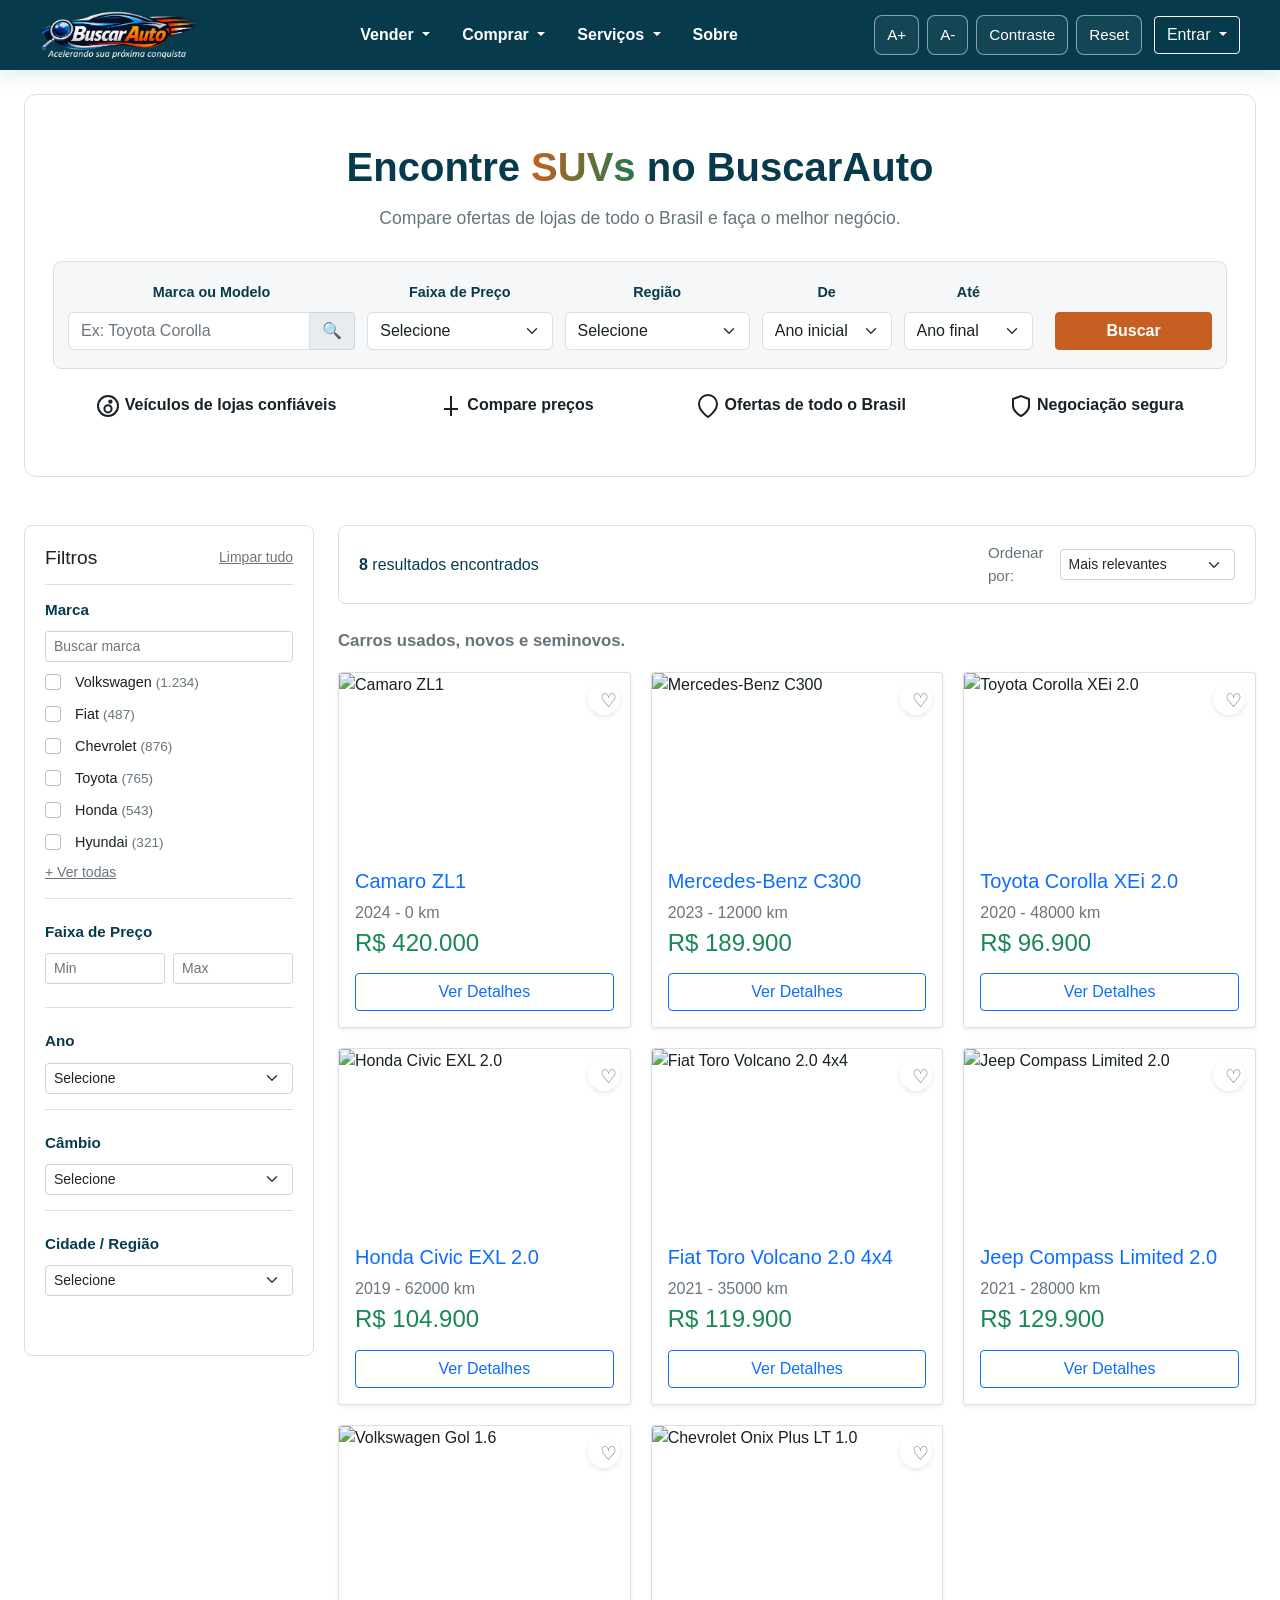
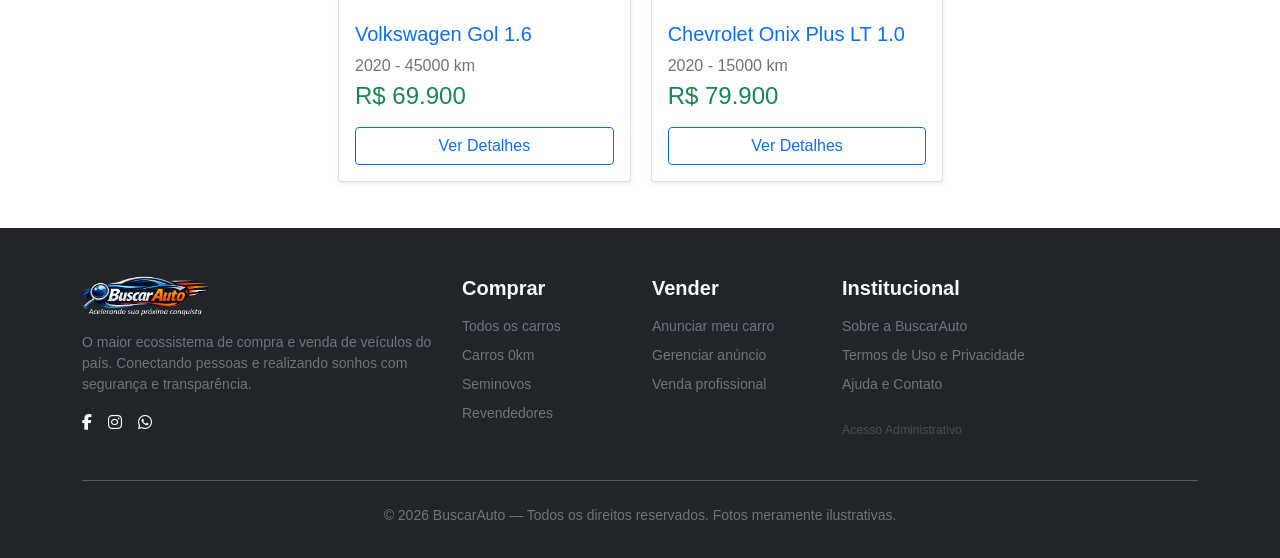
==== commit 5ff9fe18: "Ajuste no nav-Vender, Comprar e servicos, botao entrar ajustado e correcao hash." ====
--- a/index.html
+++ b/index.html
@@ -35,18 +35,17 @@
 
                 <div class="collapse navbar-collapse" id="mainNavbar">
                     <ul class="navbar-nav mx-auto mb-2 mb-lg-0 align-items-lg-center justify-content-center">
-                        <li class="nav-item">
-                            <a class="nav-link" href="#inicio">Início</a>
-                        </li>
+                        
                         <li class="nav-item dropdown">
                             <a class="nav-link dropdown-toggle" href="#" id="venderDropdown" role="button"
                                 data-bs-toggle="dropdown" aria-expanded="false">
                                 Vender
                             </a>
                             <ul class="dropdown-menu" aria-labelledby="venderDropdown">
-                                <li><a class="dropdown-item" href="#cadastro-veiculo">Anunciar veículo</a></li>
+                                <li><a class="dropdown-item" href="#cadastro-veiculo">Anunciar Veículo</a></li>
                                 <li><a class="dropdown-item" href="#revendas">Busque por Revendas</a></li>
-                                <li><a class="dropdown-item" href="#anuncie">Administrar Anúncio</a></li>
+                                <li><a class="dropdown-item" href="#login">Administrar Anúncio</a></li>
+                                <li class="mb-2"><a class="dropdown-item" href="#cadastre-loja">Cadastro lojista</a></li>
                             </ul>
                         </li>
                         <li class="nav-item dropdown">
@@ -55,9 +54,10 @@
                                 Comprar
                             </a>
                             <ul class="dropdown-menu" aria-labelledby="comprarDropdown">
-                                <li><a class="dropdown-item" href="#inicio">Carros</a></li>
-                                <li><a class="dropdown-item" href="#revendas">Busque por Revendas</a></li>
-                                <li><a class="dropdown-item" href="https://veiculos.fipe.org.br/" target="_blank" rel="noopener noreferrer">Tabela Fipe</a></li>
+                                <li><a class="dropdown-item" href="#marketplace-usados">Carros usados</a></li>
+                                <li><a class="dropdown-item" href="#marketplace-seminovos">Seminovos</a></li>
+                                <li><a class="dropdown-item" href="#marketplace-colecao">De Coleção</a></li>
+                               
                             </ul>
                         </li>
                         <li class="nav-item dropdown">
@@ -68,12 +68,11 @@
                             <ul class="dropdown-menu" aria-labelledby="servicosDropdown">
                                 <li><a class="dropdown-item" href="#simular-financiamento">Simular Financiamento</a></li>
                                 <li><a class="dropdown-item" href="#cotar-seguro" id="cotarSeguroLink">Cotação de Seguros</a></li>
-                                <li><a class="dropdown-item revendedor-platform-link" href="#login">Plataforma de Revendedores</a></li>
+                                 <li><a class="dropdown-item" href="https://veiculos.fipe.org.br/" target="_blank" rel="noopener noreferrer">Tabela Fipe</a></li>
+                                
                             </ul>
                         </li>
-                        <li class="nav-item nav-register">
-                            <a class="nav-link" href="#criar-conta">Cadastre-se</a>
-                        </li>
+                        
                         <li class="nav-item nav-about">
                             <a class="nav-link" href="#sobre">Sobre</a>
                         </li>
@@ -95,10 +94,11 @@
                             Entrar
                         </button>
                         <ul class="dropdown-menu dropdown-menu-end shadow-lg border-0" aria-labelledby="entrarDropdown">
-                            <li><a class="dropdown-item" href="#cliente">Área do Cliente</a></li>
-                            <li><a class="dropdown-item" href="#lojista">Painel do Revendedor</a></li>
-                            <li><hr class="dropdown-divider"></li>
-                            <li><a class="dropdown-item text-danger" href="#inicio" id="logoutBtn">Sair da conta</a></li>
+                            <li><a class="dropdown-item" href="#login">Login</a></li>
+                            <li><a class="dropdown-item" href="#login">Sou Lojista</a></li>
+                            <li><hr class="dropdown-divider" style="display: none;"></li>
+                            <li style="display: none;"><a class="dropdown-item text-danger fw-bold" href="#inicio" id="logoutBtn">Sair</a></li>
+                           
                         </ul>
                         </div>
                     </div>
@@ -537,7 +537,7 @@
                         <div id="login-alert" class="alert alert-warning py-2 px-3 mb-3 d-none" style="font-size: 0.9rem; border-left: 4px solid var(--color-accent); background-color: #fff9eb; color: #947100;">
                             <span class="me-1">ℹ️</span> Você precisa estar logado para anunciar um veículo.
                         </div>
-                        <p class="auth-intro">Não tem uma conta? <a href="#criar-conta">Crie uma conta agora.</a></p>
+                        <p class="auth-intro">Não tem uma conta? <a href="#criar-conta">Cadastre-se aqui.</a></p>
                     </div>
                 </div>
 
@@ -571,7 +571,7 @@
 
                     <div class="auth-role-row">
                         <label class="role-option"><input type="radio" name="role" value="client" checked> Sou cliente</label>
-                        <label class="role-option"><input type="radio" name="role" value="seller"> Sou revendedor</label>
+                        <label class="role-option"><input type="radio" name="role" value="seller"> Sou Lojista</label>
                     </div>
 
                     <div class="mock-access-panel" aria-label="Acessos mock das lojas parceiras">
@@ -716,13 +716,6 @@
                 </div>
 
                 <form id="cadastroContaForm" class="auth-form panel auth-register-panel">
-                    <div class="auth-role-row mb-3">
-                        <p class="fw-bold mb-2">Sou:</p>
-                        <div class="d-flex gap-3">
-                            <label class="role-option"><input type="radio" name="role" value="client" checked> Pessoa Física</label>
-                            <label class="role-option"><input type="radio" name="role" value="seller"> Lojista</label>
-                        </div>
-                    </div>
 
                     <!-- Campos Pessoa Física -->
                     <div id="pf-fields">
@@ -736,26 +729,6 @@
                         </div>
                     </div>
 
-                    <!-- Campos Lojista -->
-                    <div id="pj-fields" style="display: none;">
-                        <div class="auth-field mb-3">
-                            <label for="cadastroResponsavel">Nome Responsável</label>
-                            <input id="cadastroResponsavel" name="responsibleName" type="text" class="form-control form-control-lg">
-                        </div>
-                        <div class="auth-field mb-3">
-                            <label for="cadastroLoja">Nome da Loja</label>
-                            <input id="cadastroLoja" name="storeName" type="text" class="form-control form-control-lg">
-                        </div>
-                        <div class="auth-field mb-3">
-                            <label for="cadastroCnpj">CNPJ</label>
-                            <input id="cadastroCnpj" name="cnpj" type="text" class="form-control form-control-lg" placeholder="00.000.000/0000-00">
-                        </div>
-                        <div class="auth-field mb-3">
-                            <label for="cadastroTelefonePJ">Telefone</label>
-                            <input id="cadastroTelefonePJ" name="phonePJ" type="text" class="form-control form-control-lg">
-                        </div>
-                    </div>
-
                     <div class="auth-field">
                         <label for="cadastroEmail">E-mail</label>
                         <input id="cadastroEmail" name="email" type="email" class="form-control form-control-lg" required>
@@ -770,12 +743,6 @@
                         <label for="cadastroConfirmacao">Confirme a senha</label>
                         <input id="cadastroConfirmacao" name="confirmPassword" type="password" class="form-control form-control-lg" required>
                     </div>
-
-                    <label class="captcha-box">
-                        <input type="checkbox" name="captcha" class="form-check-input">
-                        <span>Não sou um robô</span>
-                        <span class="captcha-mark" aria-hidden="true">reCAPTCHA</span>
-                    </label>
 
                     <a href="#anuncie" class="auth-back-link">&laquo; Voltar</a>
 
--- a/css/style.css
+++ b/css/style.css
@@ -1956,4 +1956,4 @@
 }
 
 .text-growth-up { color: var(--color-opportunity); }
-.text-growth-down { color: #e74c3c; }
+.text-growth-down { color: #e74c3c; }
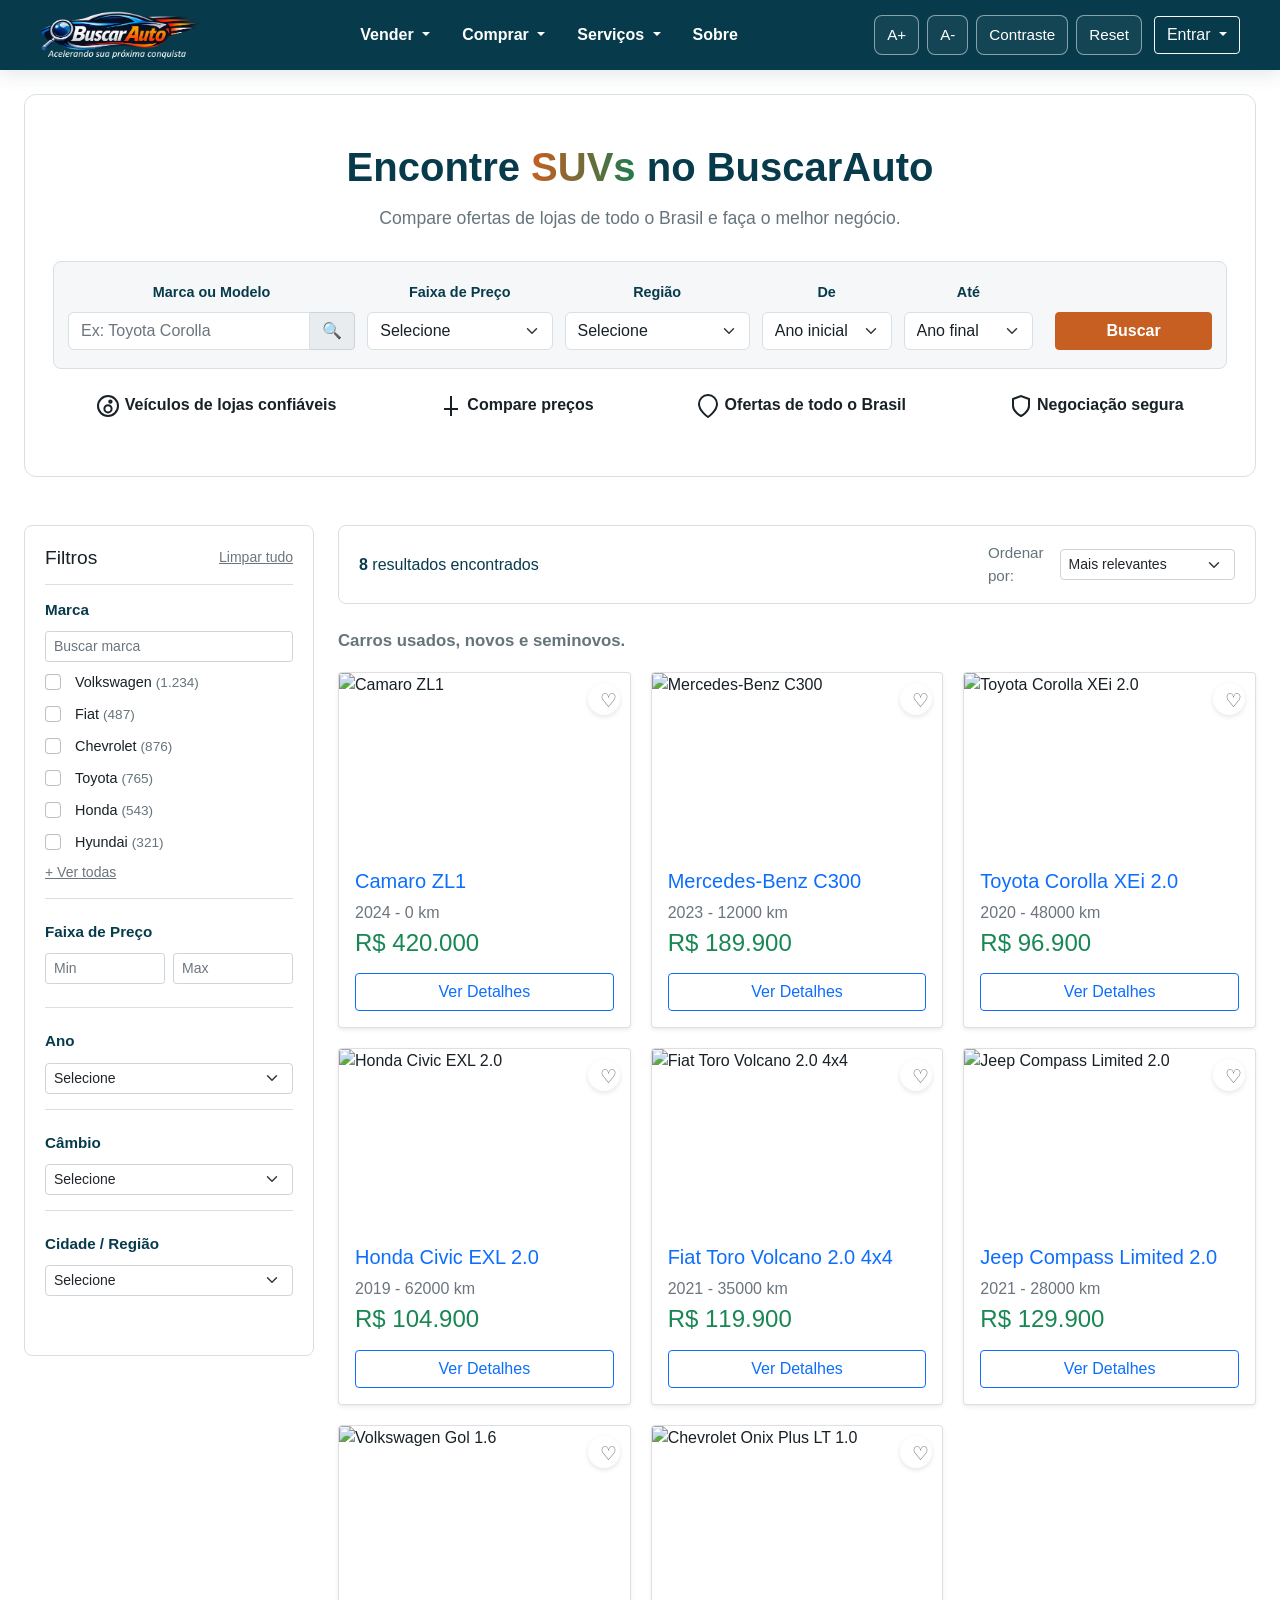
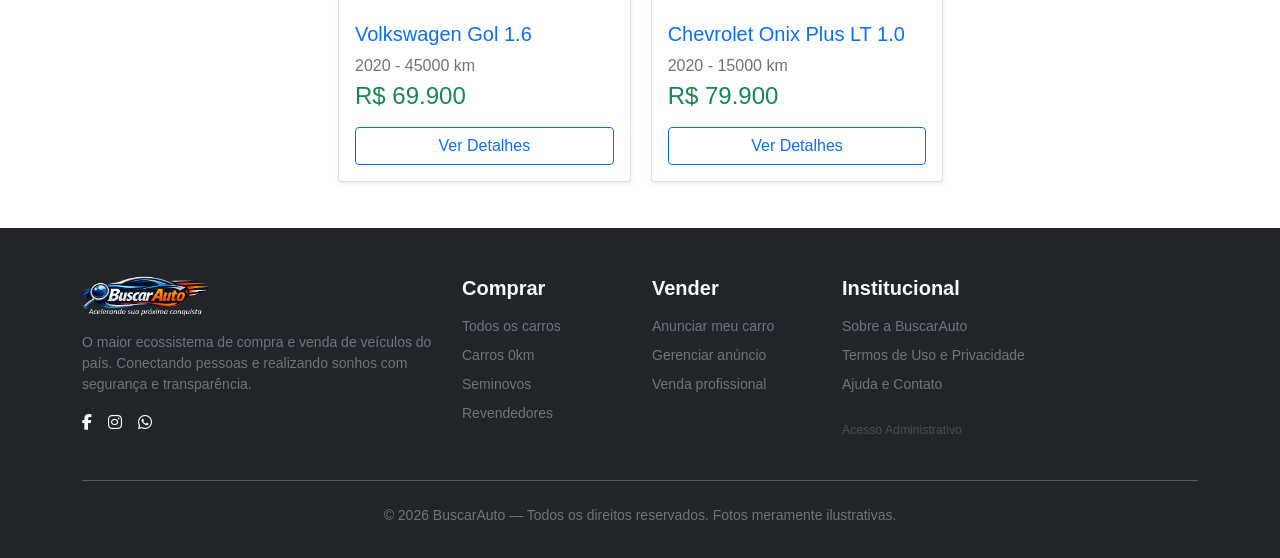
==== commit a7596a68: "Ajuste no painel da loja" ====
--- a/index.html
+++ b/index.html
@@ -93,12 +93,11 @@
                             id="entrarDropdown" data-bs-toggle="dropdown" aria-expanded="false">
                             Entrar
                         </button>
-                        <ul class="dropdown-menu dropdown-menu-end shadow-lg border-0" aria-labelledby="entrarDropdown">
-                            <li><a class="dropdown-item" href="#login">Login</a></li>
-                            <li><a class="dropdown-item" href="#login">Sou Lojista</a></li>
-                            <li><hr class="dropdown-divider" style="display: none;"></li>
-                            <li style="display: none;"><a class="dropdown-item text-danger fw-bold" href="#inicio" id="logoutBtn">Sair</a></li>
-                           
+                        <ul class="dropdown-menu dropdown-menu-end shadow-lg border-0" aria-labelledby="entrarDropdown" id="entrarMenu">
+                            <li class="login-option"><a class="dropdown-item" href="#login">Login</a></li>
+                            <li class="login-option"><a class="dropdown-item" href="#login">Sou Lojista</a></li>
+                            <li class="logout-option" style="display: none;"><hr class="dropdown-divider"></li>
+                            <li class="logout-option" style="display: none;"><a class="dropdown-item text-danger fw-bold" href="#inicio" id="logoutBtn">Sair</a></li>
                         </ul>
                         </div>
                     </div>
@@ -892,6 +891,25 @@
         </div>
     </div>
 
+    <!-- Modal de Confirmação de Logout -->
+    <div class="modal fade" id="logoutConfirmModal" tabindex="-1" aria-labelledby="logoutConfirmModalLabel" aria-hidden="true">
+        <div class="modal-dialog modal-dialog-centered">
+            <div class="modal-content border-0 shadow-lg">
+                <div class="modal-header bg-dark text-white">
+                    <h5 class="modal-title" id="logoutConfirmModalLabel">Confirmar Saída</h5>
+                    <button type="button" class="btn-close btn-close-white" data-bs-dismiss="modal" aria-label="Fechar"></button>
+                </div>
+                <div class="modal-body p-4">
+                    <p class="mb-0">Tem certeza que deseja sair da sua conta? Você precisará entrar novamente para gerenciar seus anúncios e mensagens.</p>
+                </div>
+                <div class="modal-footer bg-light">
+                    <button type="button" class="btn btn-secondary" data-bs-dismiss="modal">Cancelar</button>
+                    <button type="button" id="confirmLogoutBtn" class="btn btn-danger px-4">Sair da Conta</button>
+                </div>
+            </div>
+        </div>
+    </div>
+
     <!-- Modal de Financiamento -->
     <div class="modal fade" id="financeModal" tabindex="-1" aria-labelledby="financeModalLabel" aria-hidden="true">
         <div class="modal-dialog">
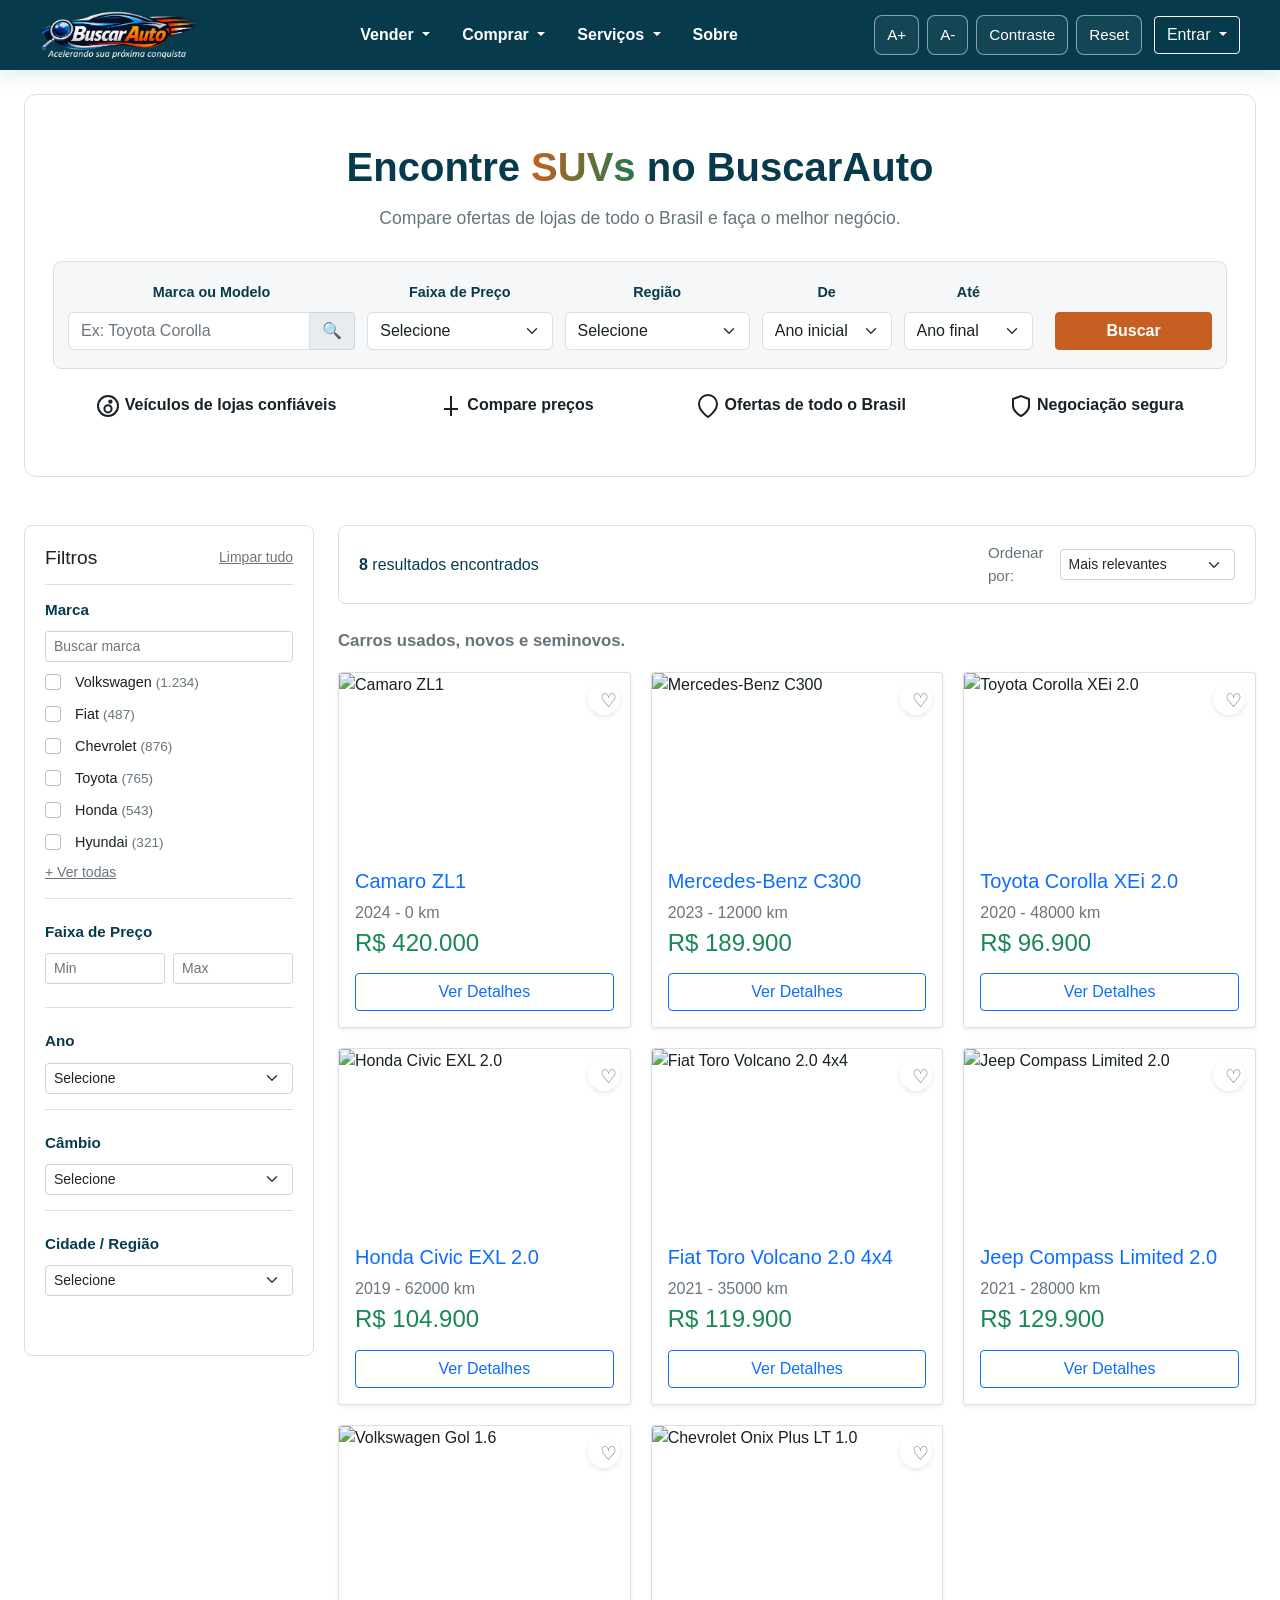
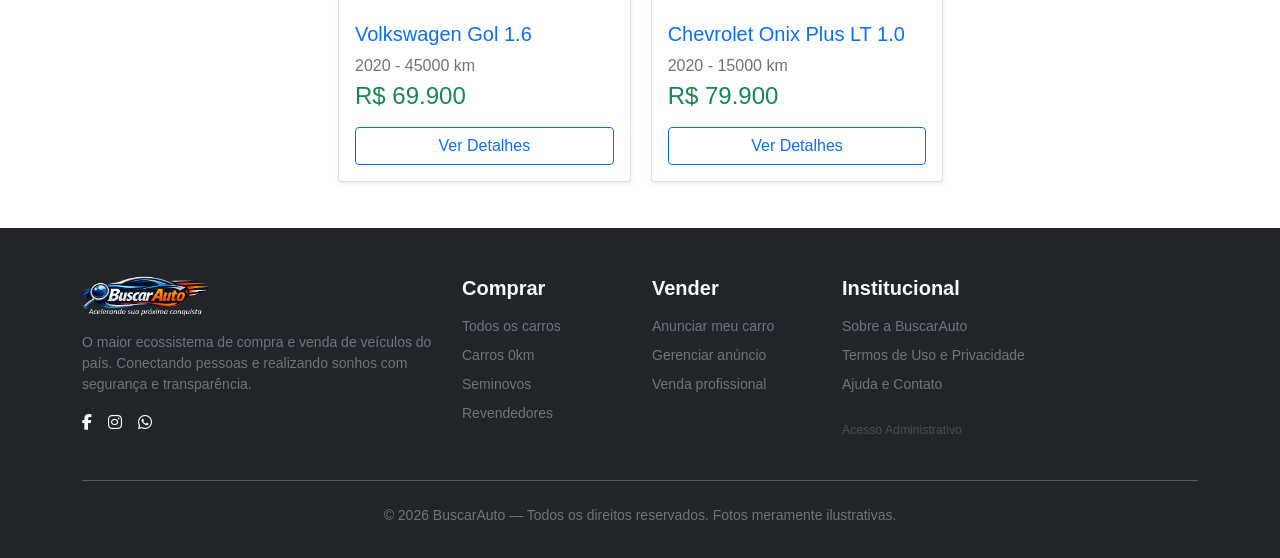
==== commit 55eb8cfd: "Admin com links quebrados" ====
--- a/index.html
+++ b/index.html
@@ -756,14 +756,12 @@
                     <div class="app-brand-card"><span class="avatar" style="background: var(--color-primary); color: white;">AD</span><strong>ADMIN</strong><small>Painel de Controle</small></div>
                     <nav>
                         <a class="active" href="#admin">📊 Dashboard</a>
-                        <a href="#admin">👥 Usuários</a>
-                        <a href="#admin">🏢 Lojistas</a>
-                        <a href="#admin">🚗 Veículos</a>
-                        <a href="#admin">📩 Mensagens</a>
-                        <a href="#admin">🚩 Denúncias</a>
-                        <a href="#admin">📁 Categorias</a>
-                        <a href="#admin">📈 Relatórios</a>
-                        <a href="#admin">⚙️ Configurações</a>
+                        <a href="#admin-users">👥 Usuários</a>
+                        <a href="#admin-stores">🏢 Lojistas</a>
+                        <a href="#admin-leads-finance">💰 Leads Financiamento</a>
+                        <a href="#admin-leads-insurance">🛡️ Leads Seguros</a>
+                        <a href="#admin-reports">📈 Relatórios</a>
+                        <a href="#admin-settings">⚙️ Configurações</a>
                         <hr class="mx-3">
                         <a href="#inicio" id="logoutAdmin">↪️ Sair</a>
                     </nav>
